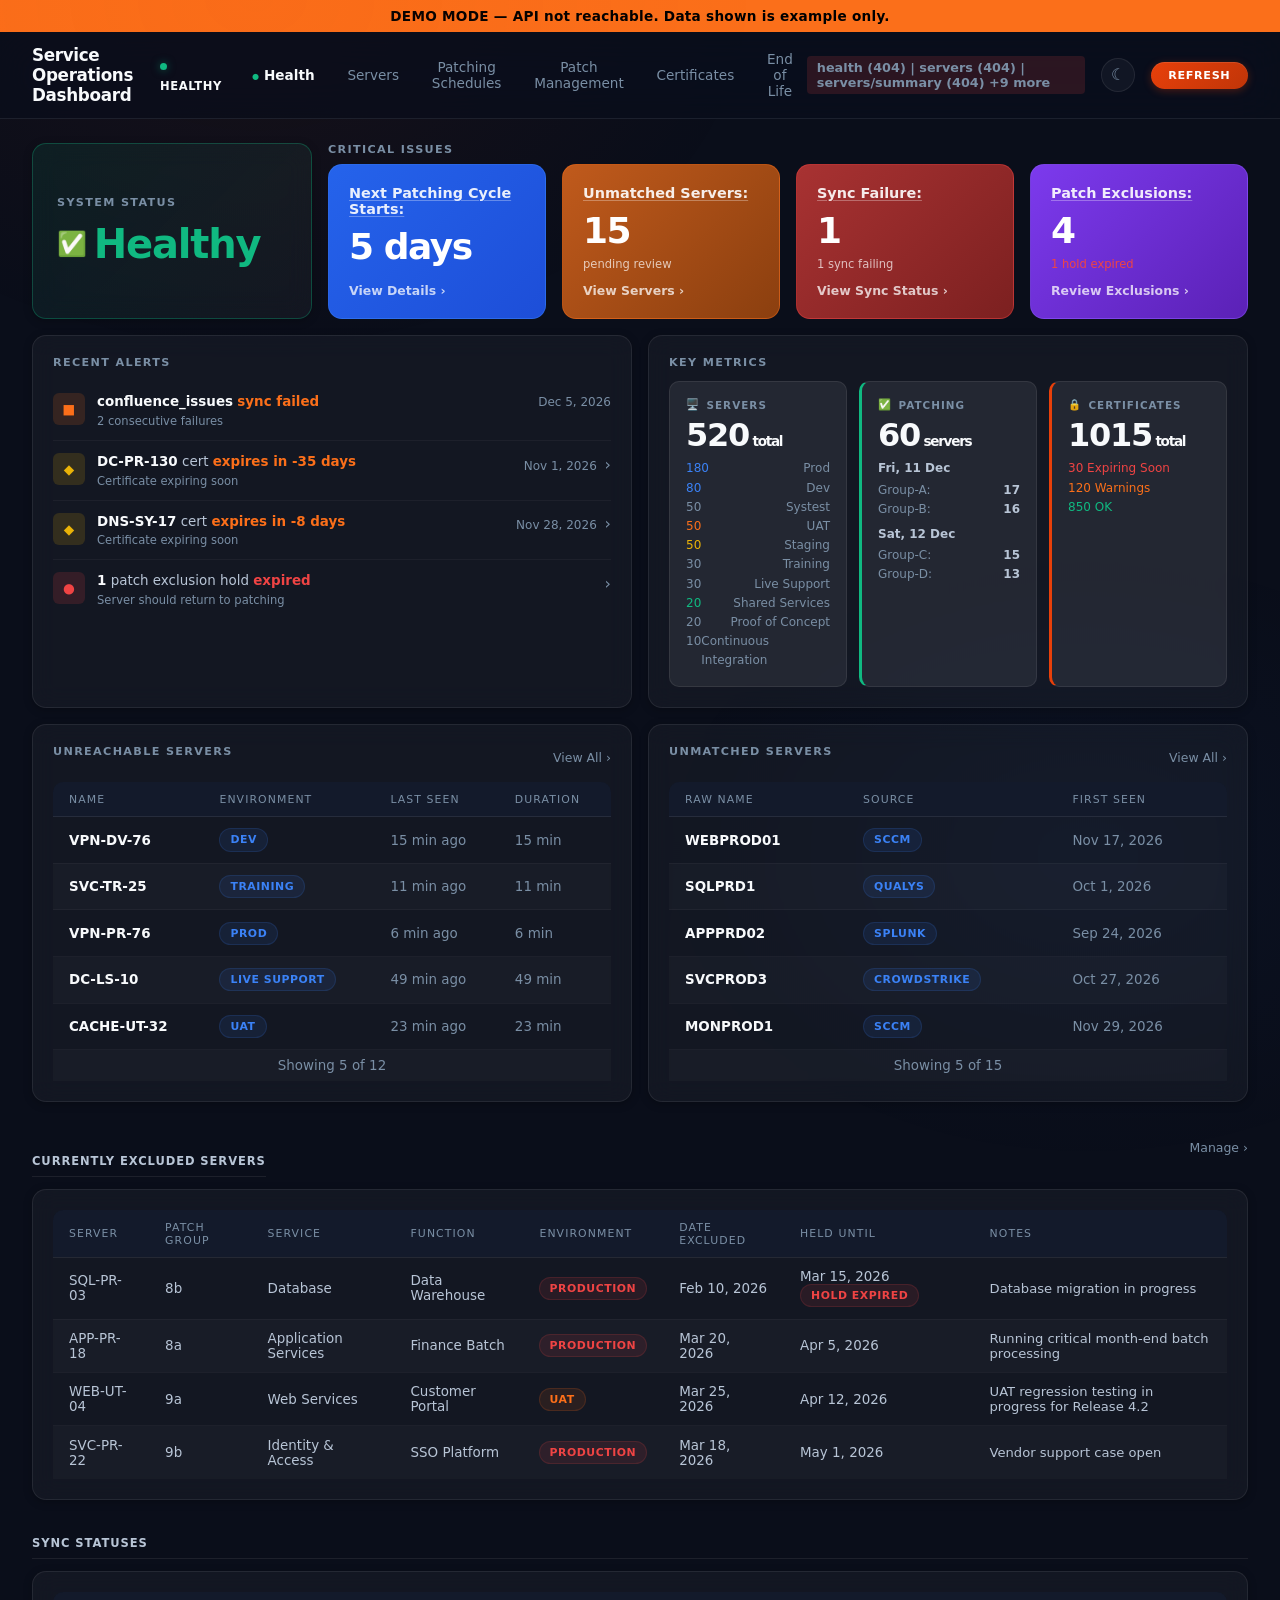
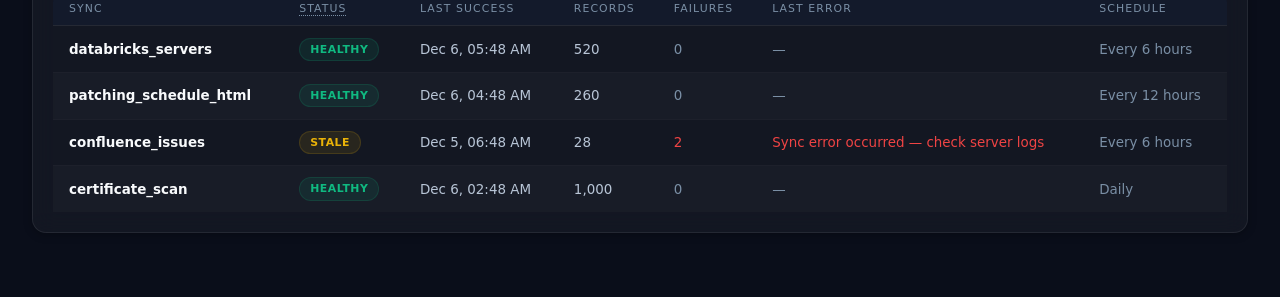
==== frontend/index.html @ 09744779 "Split up the CSS files for readability and maintainability" ====
<!DOCTYPE html>
<html lang="en">
<head>
<meta charset="UTF-8">
<meta name="viewport" content="width=device-width, initial-scale=1.0">
<meta name="robots" content="noindex, nofollow">
<title>Service Operations Dashboard</title>
<link rel="stylesheet" href="css/base.css">
<link rel="stylesheet" href="css/utilities.css">
<link rel="stylesheet" href="css/layout.css">
<link rel="stylesheet" href="css/components.css">
<link rel="stylesheet" href="css/states.css">
<link rel="stylesheet" href="css/theme-light.css">
</head>
<body>

<div id="demoBanner" class="demo-banner" style="display:none" role="status" aria-live="polite" aria-atomic="true">
  DEMO MODE — API not reachable. Data shown is example only.
</div>

<header class="flex-between">
  <div class="header-left flex-center gap-md">
    <h1>Service Operations Dashboard</h1>
    <span id="overallStatus"></span>
    <nav>
      <button class="active" data-page="health">Health</button>
      <button data-page="servers">Servers</button>
      <button data-page="patching">Patching Schedules</button>
      <button data-page="patchmgmt">Patch Management</button>
      <button data-page="certificates">Certificates</button>
      <button data-page="eol">End of Life</button>
    </nav>
  </div>
  <div class="header-right flex-center gap-md">
    <span id="lastUpdated" class="last-updated"></span>
    <button id="themeToggle" class="theme-toggle" title="Toggle light/dark theme" aria-label="Toggle light/dark theme">&#9790;</button>
    <button id="refreshBtn" class="refresh-btn" aria-label="Refresh dashboard data">Refresh</button>
  </div>
</header>

<main>

  <div id="pageLoader" class="page-loader">
    <span class="loading"></span> Loading dashboard&hellip;
  </div>

  <!-- HEALTH PAGE -->
  <div id="health" class="page active">
    <!-- Top: System Status + Critical Issues -->
    <div class="dashboard-grid">
      <div class="card dash-status-card overflow-hidden" id="systemStatusCard"></div>
      <div class="dash-critical-wrap min-w-0">
        <h3 class="dash-section-label text-heading">Critical Issues</h3>
        <div class="dash-critical-grid" id="criticalCards"></div>
      </div>
    </div>

    <!-- Mid: Recent Alerts + Key Metrics -->
    <div class="dashboard-grid equal">
      <div class="card dash-panel dash-panel-alerts">
        <h3 class="dash-panel-title">Recent Alerts</h3>
        <div id="recentAlerts" class="alert-feed flex-col"></div>
      </div>
      <div class="card dash-panel dash-panel-metrics">
        <h3 class="dash-panel-title">Key Metrics</h3>
        <div id="keyMetrics" class="metrics-grid"></div>
      </div>
    </div>

    <!-- Bottom: Unreachable + Unmatched summary tables -->
    <div class="dashboard-grid equal">
      <div class="card dash-panel">
        <div class="dash-panel-header flex-between">
          <h3 class="dash-panel-title">Unreachable Servers</h3>
          <button class="view-all-link" data-goto="servers">View All &rsaquo;</button>
        </div>
        <table aria-label="Unreachable servers">
          <thead><tr><th>Name</th><th>Environment</th><th>Last Seen</th><th>Duration</th></tr></thead>
          <tbody id="unreachableTable"></tbody>
        </table>
      </div>
      <div class="card dash-panel">
        <div class="dash-panel-header flex-between">
          <h3 class="dash-panel-title">Unmatched Servers</h3>
          <button class="view-all-link" data-goto="servers">View All &rsaquo;</button>
        </div>
        <table aria-label="Unmatched servers">
          <thead><tr><th>Raw Name</th><th>Source</th><th>First Seen</th></tr></thead>
          <tbody id="dashUnmatchedTable"></tbody>
        </table>
      </div>
    </div>

    <!-- Currently Excluded Servers -->
    <div class="dash-panel-header flex-between" style="margin-top:0.5rem">
      <h2 class="section-title" style="margin-bottom:0">Currently Excluded Servers</h2>
      <button class="view-all-link" data-goto="patchmgmt">Manage &rsaquo;</button>
    </div>
    <div class="card">
      <table>
        <thead><tr>
          <th>Server</th><th>Patch Group</th><th>Service</th><th>Function</th><th>Environment</th><th>Date Excluded</th><th>Held Until</th><th>Notes</th>
        </tr></thead>
        <tbody id="dashExclTable"></tbody>
      </table>
    </div>

    <!-- Sync Statuses -->
    <h2 class="section-title">Sync Statuses</h2>
    <div class="card">
      <table>
        <thead><tr>
          <th>Sync</th><th title="Healthy = ran successfully within expected schedule. Stale = overdue for a run. Error = last run failed.">Status</th><th>Last Success</th><th>Records</th><th>Failures</th><th>Last Error</th><th>Schedule</th>
        </tr></thead>
        <tbody id="syncTable"></tbody>
      </table>
    </div>
  </div>

  <!-- SERVERS PAGE -->
  <div id="servers" class="page">
    <!-- Summary row -->
    <div class="server-summary-grid">
      <div class="card dash-status-card overflow-hidden" id="serverSummaryCard"></div>
      <div class="card env-breakdown-card">
        <h3 class="dash-section-label text-heading">Servers by Environment</h3>
        <div class="env-bar-list" id="serverEnvBars"></div>
      </div>
    </div>

    <div class="filter-bar flex flex-wrap gap-sm">
      <input type="text" id="serverSearch" placeholder="Search servers..." aria-label="Search servers">
      <select id="envFilter" aria-label="Filter by environment">
        <option value="">All Environments</option>
        <option value="Production">Production</option>
        <option value="Development">Development</option>
        <option value="UAT">UAT</option>
        <option value="Staging">Staging</option>
        <option value="Systest">Systest</option>
        <option value="Live Support">Live Support</option>
        <option value="Shared Services">Shared Services</option>
        <option value="Training">Training</option>
        <option value="Proof of Concept">Proof of Concept</option>
        <option value="Continuous Integration">Continuous Integration</option>
      </select>
      <span id="serverCountIndicator" class="count-indicator"></span>
      <button id="exportServersBtn" class="export-btn" title="Export to CSV">Export CSV</button>
    </div>
    <div class="card">
      <table>
        <thead><tr>
          <th>Name</th><th>FQDN</th><th>Environment</th><th>Application</th><th>Patch Group</th><th title="Whether the server is current in the source inventory">Active</th>
        </tr></thead>
        <tbody id="serverTable"></tbody>
      </table>
    </div>

    <h2 class="section-title">Unmatched Servers</h2>
    <div class="card">
      <table>
        <thead><tr>
          <th>Raw Name</th><th>Source</th><th title="How many times this name appeared across syncs">Times Seen</th><th>First Seen</th><th title="Best fuzzy match from server inventory — must be confirmed by an admin">Closest Match</th><th>Actions</th>
        </tr></thead>
        <tbody id="unmatchedTable"></tbody>
      </table>
    </div>
  </div>

  <!-- PATCHING PAGE -->
  <div id="patching" class="page">
    <div id="nextPatchBanner" class="mb-md"></div>
    <div class="card dash-panel mb-md">
      <div class="flex-between mb-sm">
        <h3 class="dash-panel-title" style="margin-bottom:0">Patch Cycles</h3>
        <input type="text" id="patchingGlobalSearch" placeholder="Search all cycles" class="global-search-input">
      </div>
      <table>
        <thead><tr>
          <th>Cycle Date</th><th>Servers</th><th>Status</th>
        </tr></thead>
        <tbody id="cycleTable"></tbody>
      </table>
    </div>
    <div class="card dash-panel">
      <h3 class="dash-panel-title">Known Issues</h3>
      <div class="scroll-wrap">
        <table>
          <thead><tr>
            <th>Title</th><th>Severity</th><th>Service</th><th>Windows</th><th>SQL</th><th>Fix</th>
          </tr></thead>
          <tbody id="issueTable"></tbody>
        </table>
      </div>
    </div>
  </div>

  <!-- PATCH MANAGEMENT PAGE -->
  <div id="patchmgmt" class="page">
    <h2 class="section-title">Exclude Servers from Patching</h2>
    <div class="card dash-panel mb-md">
      <h3 class="dash-panel-title">Search Servers</h3>
      <div class="filter-bar flex flex-wrap gap-sm">
        <input type="text" id="patchExclSearch" placeholder="Search servers..." aria-label="Search servers to exclude">
        <select id="patchExclEnvFilter" aria-label="Filter by environment">
          <option value="">All Environments</option>
          <option value="Production">Production</option>
          <option value="Development">Development</option>
          <option value="UAT">UAT</option>
          <option value="Staging">Staging</option>
          <option value="Systest">Systest</option>
          <option value="Live Support">Live Support</option>
          <option value="Shared Services">Shared Services</option>
          <option value="Training">Training</option>
          <option value="Proof of Concept">Proof of Concept</option>
          <option value="Continuous Integration">Continuous Integration</option>
        </select>
        <button id="excludeSelectedBtn" class="btn-action btn-red" disabled>Exclude from Patching</button>
      </div>
      <div class="scroll-wrap">
        <table>
          <thead><tr>
            <th style="width:40px"><input type="checkbox" id="patchExclSelectAll" aria-label="Select all servers"></th>
            <th>Server</th><th>Patch Group</th><th>Service</th><th>Function</th><th>Environment</th>
          </tr></thead>
          <tbody id="patchExclServerTable"></tbody>
        </table>
      </div>
      <span id="patchExclCountIndicator" class="count-indicator"></span>
    </div>

    <div id="exclusionForm" class="card dash-panel mb-md" style="display:none">
      <h3 class="dash-panel-title">Exclusion Details</h3>
      <div class="flex flex-wrap gap-md" style="align-items:flex-end">
        <label class="flex-col gap-xs">
          <span class="text-sm fw-600">Reason for exclusion</span>
          <textarea id="exclusionReason" class="form-input" rows="2" maxlength="2000" style="width:400px;max-width:100%" placeholder="Why are these servers being excluded from patching?"></textarea>
        </label>
        <label class="flex-col gap-xs">
          <span class="text-sm fw-600">Hold until</span>
          <input type="date" id="exclusionHeldUntil" class="form-input">
        </label>
        <button id="confirmExcludeBtn" class="btn-action btn-red">Confirm Exclusion</button>
        <button id="cancelExcludeBtn" class="btn-action btn-muted">Cancel</button>
      </div>
    </div>

    <div class="flex-between" style="align-items:center">
      <h2 class="section-title" style="margin-bottom:0">Currently Excluded Servers</h2>
      <div class="flex gap-sm">
        <button id="emailExclBtn" class="btn-sm btn-blue" disabled title="Open email to patching team with exclusion list">Email Patching Team</button>
        <button id="copyExclBtn" class="btn-sm btn-blue" disabled title="Copy exclusion list to clipboard">Copy to Clipboard</button>
      </div>
    </div>
    <div class="card">
      <table>
        <thead><tr>
          <th>Server</th><th>Patch Group</th><th>Service</th><th>Function</th><th>Environment</th><th>Date Excluded</th><th>Held Until</th><th>Notes</th><th>Actions</th>
        </tr></thead>
        <tbody id="patchExclTable"></tbody>
      </table>
      <span id="patchExclExcludedCount" class="count-indicator"></span>
    </div>
  </div>

  <!-- CERTIFICATES PAGE -->
  <div id="certificates" class="page">
    <div class="dashboard-grid">
      <div class="card dash-status-card overflow-hidden" id="certStatusCard"></div>
      <div class="dash-critical-wrap min-w-0">
        <h3 class="dash-section-label text-heading">Certificate Status</h3>
        <div class="dash-critical-grid" id="certCards"></div>
      </div>
    </div>
    <div class="cert-timeline" id="certTimeline"></div>
    <div class="timeline-legend" id="certTimelineLegend"></div>
    <div class="filter-bar flex flex-wrap gap-sm">
      <select id="alertFilter" aria-label="Filter by alert level">
        <option value="">All Levels</option>
        <option value="critical">Critical</option>
        <option value="warning">Warning</option>
        <option value="ok">OK</option>
        <option value="expired">Expired</option>
      </select>
      <input type="text" id="certServerSearch" placeholder="Filter by server or service..." aria-label="Filter certificates by server or service">
      <span id="certCountIndicator" class="count-indicator"></span>
      <button id="exportCertsBtn" class="export-btn" title="Export to CSV">Export CSV</button>
    </div>
    <div class="card">
      <table>
        <thead><tr>
          <th>Certificate Name</th><th>Server</th><th>Expires</th><th title="Red = 14 days or less, Orange = 30 days or less">Days Left</th><th>Alert Level</th>
        </tr></thead>
        <tbody id="certTable"></tbody>
      </table>
    </div>
  </div>

  <!-- END OF LIFE PAGE -->
  <div id="eol" class="page">
    <div class="dashboard-grid">
      <div class="card dash-status-card overflow-hidden" id="eolStatusCard"></div>
      <div class="dash-critical-wrap min-w-0">
        <h3 class="dash-section-label text-heading">EOL Status</h3>
        <div class="dash-critical-grid" id="eolCards"></div>
      </div>
    </div>
    <div class="filter-bar flex flex-wrap gap-sm">
      <select id="eolAlertFilter" aria-label="Filter by EOL status">
        <option value="">All Statuses</option>
        <option value="eol">End of Life</option>
        <option value="extended">Extended Support</option>
        <option value="approaching">Approaching EOL</option>
        <option value="supported">Supported</option>
      </select>
      <input type="text" id="eolProductSearch" placeholder="Filter by product..." aria-label="Filter by product">
      <label class="toggle-label" style="margin-left:auto;display:flex;align-items:center;gap:0.4rem;font-size:0.85rem;cursor:pointer;">
        <input type="checkbox" id="eolShowAll"> Show all products
      </label>
      <span id="eolCountIndicator" class="count-indicator"></span>
      <button id="exportEolBtn" class="export-btn" title="Export to CSV">Export CSV</button>
    </div>
    <div class="card">
      <table>
        <thead><tr>
          <th>Product</th><th>Version</th><th title="Date when standard support ends">End of Life</th><th title="Date when extended/paid support ends (if available)">Extended Support</th><th>Status</th><th title="Number of servers running this software version">Servers</th>
        </tr></thead>
        <tbody id="eolTable"></tbody>
      </table>
    </div>
  </div>

</main>

<script type="module" src="js/app.js"></script>
</body>
</html>
---- frontend/css/base.css ----
:root {
  --bg: #0a0e1a;
  --surface: rgba(255, 255, 255, 0.04);
  --surface-solid: #131a2b;
  --surface2: rgba(255, 255, 255, 0.07);
  --surface3: rgba(255, 255, 255, 0.10);
  --border: rgba(255, 255, 255, 0.08);
  --border-light: rgba(255, 255, 255, 0.14);
  --text: #f8fafc;
  --text-secondary: #b8c5d6;
  --text-muted: #7a8fa5;
  --accent: #E8400A;
  --accent-hover: #f04b12;
  --accent-glow: rgba(232, 64, 10, 0.2);
  --green: #10b981;
  --yellow: #eab308;
  --orange: #fb6f1a;
  --red: #ef4444;
  --blue: #3b82f6;
  --text-xs: 0.7rem;
  --text-sm: 0.82rem;
  --radius: 14px;
  --radius-sm: 10px;
  --radius-xs: 6px;
  --transition: 0.2s cubic-bezier(0.4, 0, 0.2, 1);
  --header-bg: rgba(10, 14, 26, 0.75);
  --nav-bg: rgba(10, 14, 26, 0.6);
  --nav-hover-bg: rgba(255, 255, 255, 0.05);
  --nav-active-bg: rgba(255, 255, 255, 0.1);
  --card-hover-shadow: 0 4px 16px rgba(0, 0, 0, 0.2);
  --card-clickable-shadow: 0 8px 30px rgba(0, 0, 0, 0.3);
  --card-clickable-hover-bg: rgba(255, 255, 255, 0.06);
  --row-stripe: rgba(255, 255, 255, 0.02);
  --row-hover: rgba(255, 255, 255, 0.025);
  --row-expand-bg: rgba(255, 255, 255, 0.01);
  --expand-hover: rgba(255, 255, 255, 0.03);
  --chip-bg: rgba(255, 255, 255, 0.05);
  --chip-border: rgba(255, 255, 255, 0.08);
  --chip-hover-bg: rgba(255, 255, 255, 0.1);
  --chip-hover-border: rgba(255, 255, 255, 0.16);
  --code-bg: rgba(255, 255, 255, 0.06);
  --timeline-bg: rgba(255, 255, 255, 0.02);
  --loading-ring: rgba(255, 255, 255, 0.06);
  --td-border: rgba(255, 255, 255, 0.04);
  --glow-red: radial-gradient(ellipse, rgba(232, 64, 10, 0.06) 0%, transparent 70%);
  --glow-blue: radial-gradient(ellipse, rgba(59, 130, 246, 0.04) 0%, transparent 70%);
  --card-shine: linear-gradient(90deg, transparent, rgba(255,255,255,0.15), transparent);
  --card-radial: radial-gradient(ellipse at 50% 0%, rgba(255,255,255,0.03) 0%, transparent 70%);
  --scrollbar-thumb: rgba(255, 255, 255, 0.08);
  --scrollbar-hover: rgba(255, 255, 255, 0.14);
  --select-arrow: url("data:image/svg+xml,%3Csvg xmlns='http://www.w3.org/2000/svg' width='12' height='12' fill='%237a8fa5' viewBox='0 0 16 16'%3E%3Cpath d='M8 11L3 6h10l-5 5z'/%3E%3C/svg%3E");
}

[data-theme="light"] {
  --bg: #e8ecf0;
  --surface: #ffffff;
  --surface-solid: #f8fafc;
  --surface2: rgba(0, 0, 0, 0.03);
  --surface3: rgba(0, 0, 0, 0.05);
  --border: rgba(0, 0, 0, 0.14);
  --border-light: rgba(0, 0, 0, 0.22);
  --text: #1a1a2e;
  --text-secondary: #4a5568;
  --text-muted: #8896a6;
  --accent: #d03808;
  --accent-hover: #b83006;
  --accent-glow: rgba(208, 56, 8, 0.15);
  --green: #059669;
  --yellow: #ca8a04;
  --orange: #e25b0a;
  --red: #dc2626;
  --blue: #2563eb;
  --header-bg: rgba(255, 255, 255, 0.85);
  --nav-bg: rgba(255, 255, 255, 0.7);
  --nav-hover-bg: rgba(0, 0, 0, 0.04);
  --nav-active-bg: rgba(0, 0, 0, 0.07);
  --card-hover-shadow: 0 4px 16px rgba(0, 0, 0, 0.08);
  --card-clickable-shadow: 0 8px 30px rgba(0, 0, 0, 0.1);
  --card-clickable-hover-bg: rgba(255, 255, 255, 0.95);
  --row-stripe: rgba(0, 0, 0, 0.02);
  --row-hover: rgba(0, 0, 0, 0.04);
  --row-expand-bg: rgba(0, 0, 0, 0.015);
  --expand-hover: rgba(0, 0, 0, 0.04);
  --chip-bg: rgba(0, 0, 0, 0.04);
  --chip-border: rgba(0, 0, 0, 0.1);
  --chip-hover-bg: rgba(0, 0, 0, 0.07);
  --chip-hover-border: rgba(0, 0, 0, 0.18);
  --code-bg: rgba(0, 0, 0, 0.05);
  --timeline-bg: rgba(0, 0, 0, 0.03);
  --loading-ring: rgba(0, 0, 0, 0.08);
  --td-border: rgba(0, 0, 0, 0.06);
  --glow-red: radial-gradient(ellipse, rgba(232, 64, 10, 0.03) 0%, transparent 70%);
  --glow-blue: radial-gradient(ellipse, rgba(59, 130, 246, 0.02) 0%, transparent 70%);
  --card-shine: linear-gradient(90deg, transparent, rgba(0,0,0,0.04), transparent);
  --card-radial: radial-gradient(ellipse at 50% 0%, rgba(0,0,0,0.02) 0%, transparent 70%);
  --scrollbar-thumb: rgba(0, 0, 0, 0.12);
  --scrollbar-hover: rgba(0, 0, 0, 0.2);
  --select-arrow: url("data:image/svg+xml,%3Csvg xmlns='http://www.w3.org/2000/svg' width='12' height='12' fill='%238896a6' viewBox='0 0 16 16'%3E%3Cpath d='M8 11L3 6h10l-5 5z'/%3E%3C/svg%3E");
}

* { margin: 0; padding: 0; box-sizing: border-box; }

body {
  font-family: -apple-system, BlinkMacSystemFont, 'Segoe UI', system-ui, sans-serif;
  background: var(--bg);
  color: var(--text);
  min-height: 100vh;
  -webkit-font-smoothing: antialiased;
}

/* Ambient background glow */
body::before {
  content: '';
  position: fixed;
  top: -40%;
  left: -20%;
  width: 80%;
  height: 80%;
  background: var(--glow-red);
  pointer-events: none;
  z-index: 0;
}
body::after {
  content: '';
  position: fixed;
  bottom: -30%;
  right: -20%;
  width: 70%;
  height: 70%;
  background: var(--glow-blue);
  pointer-events: none;
  z-index: 0;
}
---- frontend/css/utilities.css ----
/* ── Utility classes ─────────────────────────────────────────────────────── */

/* Layout */
.flex          { display: flex; }
.flex-center   { display: flex; align-items: center; }
.flex-between  { display: flex; align-items: center; justify-content: space-between; }
.flex-col      { display: flex; flex-direction: column; }
.flex-wrap     { flex-wrap: wrap; }
.items-stretch { align-items: stretch; }
.items-start   { align-items: flex-start; }
.justify-end   { justify-content: flex-end; }

.gap-0    { gap: 0; }
.gap-xs   { gap: 0.25rem; }
.gap-sm   { gap: 0.5rem; }
.gap-md   { gap: 1rem; }
.gap-lg   { gap: 1.5rem; }
.gap-xl   { gap: 2rem; }

/* Spacing */
.mb-0     { margin-bottom: 0; }
.mb-xs    { margin-bottom: 0.25rem; }
.mb-sm    { margin-bottom: 0.5rem; }
.mb-md    { margin-bottom: 0.75rem; }
.mb-lg    { margin-bottom: 1rem; }

.p-sm     { padding: 0.75rem; }
.p-md     { padding: 1rem; }
.p-lg     { padding: 1.25rem; }
.p-xl     { padding: 1.5rem; }

/* Typography */
.text-xs      { font-size: var(--text-xs); }
.text-sm      { font-size: var(--text-sm); }
.text-label   { font-size: 0.72rem; font-weight: 600; text-transform: uppercase; letter-spacing: 0.1em; color: var(--text-muted); }
.text-heading { font-size: 0.7rem; font-weight: 600; text-transform: uppercase; letter-spacing: 0.12em; color: var(--text-muted); }
.uppercase    { text-transform: uppercase; }
.fw-500       { font-weight: 500; }
.fw-600       { font-weight: 600; }
.fw-700       { font-weight: 700; }

/* Border radius */
.rounded      { border-radius: var(--radius); }
.rounded-sm   { border-radius: var(--radius-sm); }
.rounded-xs   { border-radius: var(--radius-xs); }
.rounded-full { border-radius: 100px; }

/* Misc */
.overflow-hidden { overflow: hidden; }
.relative        { position: relative; }
.truncate        { overflow: hidden; text-overflow: ellipsis; white-space: nowrap; }
.min-w-0         { min-width: 0; }
.w-full          { width: 100%; }
.text-center     { text-align: center; }
.cursor-pointer  { cursor: pointer; }
.transition-all  { transition: all var(--transition); }

/* ── Utility text colors ────────────────────────────────────────────────── */

.color-red    { color: var(--red); }
.color-orange { color: var(--orange); }
.color-yellow { color: var(--yellow); }
.color-green  { color: var(--green); }
.color-blue   { color: var(--blue); }
.color-muted  { color: var(--text-muted); }
---- frontend/css/layout.css ----
/* ── Header ─────────────────────────────────────────────────────────────── */

header {
  background: var(--header-bg);
  backdrop-filter: blur(24px) saturate(1.8);
  -webkit-backdrop-filter: blur(24px) saturate(1.8);
  border-bottom: 1px solid var(--border);
  padding: 0.75rem 2rem;
  position: sticky;
  top: 0;
  z-index: 100;
}

header h1 {
  font-size: 1.05rem;
  font-weight: 700;
  letter-spacing: -0.02em;
  color: var(--text);
}

/* ── Navigation (inside header) ────────────────────────────────────────── */

header nav {
  display: flex;
  gap: 4px;
}

nav button {
  background: none;
  border: none;
  color: var(--text-muted);
  padding: 0.45rem 0.9rem;
  cursor: pointer;
  font-size: 0.85rem;
  font-family: inherit;
  font-weight: 500;
  border-radius: 100px;
  transition: color var(--transition), background var(--transition), box-shadow var(--transition);
}

nav button:hover {
  color: var(--text-secondary);
  background: var(--nav-hover-bg);
}
nav button.active {
  color: var(--text);
  background: none;
  font-weight: 600;
}
nav button.active::before {
  content: '\25CF';
  font-size: 0.5rem;
  color: var(--green);
  margin-right: 0.3rem;
  vertical-align: middle;
}

/* ── Layout ──────────────────────────────────────────────────────────────── */

main {
  padding: 1.5rem 2rem 4rem;
  max-width: 1440px;
  margin: 0 auto;
  position: relative;
  z-index: 1;
}

.page { display: none; }
.page.active { display: block; animation: fadeIn 0.3s ease; }

@keyframes fadeIn {
  from { opacity: 0; transform: translateY(8px); }
  to   { opacity: 1; transform: translateY(0); }
}

.grid { display: grid; gap: 1rem; }
.grid-4 { grid-template-columns: repeat(auto-fit, minmax(200px, 1fr)); }
.grid-3 { grid-template-columns: repeat(auto-fit, minmax(260px, 1fr)); }

/* ── Dashboard layout (Health page) ──────────────────────────────────────── */

.dashboard-grid {
  display: grid;
  grid-template-columns: 280px 1fr;
  gap: 1rem;
  margin-bottom: 1rem;
}

.dashboard-grid.equal {
  grid-template-columns: 1fr 1fr;
}
.dashboard-grid.wide-left {
  grid-template-columns: 3fr 2fr;
}

.dash-status-card {
  display: flex;
  flex-direction: column;
  justify-content: center;
  padding: 1.5rem !important;
  position: relative;
}
.dash-status-card h3 {
  font-size: 0.7rem;
  text-transform: uppercase;
  letter-spacing: 0.12em;
  color: var(--text-muted);
  margin-bottom: 0.75rem;
  font-weight: 600;
}
.dash-status-value {
  font-size: 2.5rem;
  font-weight: 700;
  letter-spacing: -0.03em;
  display: flex;
  align-items: center;
  gap: 0.5rem;
}
.dash-status-value .status-icon {
  font-size: 1.5rem;
}

.dash-status-card.status-healthy {
  border-color: rgba(16, 185, 129, 0.3);
  background: linear-gradient(135deg, rgba(16, 185, 129, 0.1) 0%, var(--surface) 100%);
}
.dash-status-card.status-warning {
  border-color: rgba(234, 179, 8, 0.3);
  background: linear-gradient(135deg, rgba(234, 179, 8, 0.1) 0%, var(--surface) 100%);
}
.dash-status-card.status-error {
  border-color: rgba(239, 68, 68, 0.3);
  background: linear-gradient(135deg, rgba(239, 68, 68, 0.1) 0%, var(--surface) 100%);
}

.dash-critical-wrap {
  flex: 1;
}
.dash-section-label {
  margin-bottom: 0.5rem;
}
.dash-critical-grid {
  display: grid;
  grid-template-columns: repeat(auto-fit, minmax(140px, 1fr));
  gap: 1rem;
  height: calc(100% - 1.5rem);
}

.critical-card {
  border-radius: var(--radius);
  padding: 1.25rem;
  position: relative;
  border: 1px solid;
  display: flex;
  flex-direction: column;
  justify-content: flex-start;
}
.critical-card .critical-num {
  font-size: 2.25rem;
  font-weight: 700;
  letter-spacing: -0.04em;
  line-height: 1;
  color: #fff;
  margin-top: 0.75rem;
}
.critical-card .critical-label {
  font-size: 0.9rem;
  font-weight: 600;
  color: rgba(255,255,255,0.9);
  text-decoration: underline;
  text-decoration-color: rgba(255,255,255,0.3);
  text-underline-offset: 2px;
}
.critical-card .critical-delta {
  font-size: 0.72rem;
  color: rgba(255,255,255,0.7);
  margin-top: 0.5rem;
  display: flex;
  align-items: center;
  gap: 0.3rem;
}
.critical-card .critical-delta .delta-icon {
  font-size: 0.6rem;
}

.critical-card.critical-teal {
  background: linear-gradient(135deg, #475569 0%, #334155 100%);
  border-color: rgba(100, 116, 139, 0.4);
}
.critical-card.critical-orange {
  background: linear-gradient(135deg, #c05a1c 0%, #8b3f0f 100%);
  border-color: rgba(251, 111, 26, 0.4);
}
.critical-card.critical-red {
  background: linear-gradient(135deg, #a83232 0%, #7c2020 100%);
  border-color: rgba(239, 68, 68, 0.4);
}
.critical-card.critical-blue {
  background: linear-gradient(135deg, #2563eb 0%, #1d4ed8 100%);
  border-color: rgba(59, 130, 246, 0.4);
}
.critical-card.critical-green {
  background: linear-gradient(135deg, #059669 0%, #047857 100%);
  border-color: rgba(16, 185, 129, 0.4);
}
.critical-card.critical-yellow {
  background: linear-gradient(135deg, #b88a04 0%, #8a6803 100%);
  border-color: rgba(234, 179, 8, 0.4);
}
.critical-card.critical-muted {
  background: linear-gradient(135deg, #4a5568 0%, #2d3748 100%);
  border-color: rgba(113, 128, 150, 0.4);
}
.critical-card.critical-purple {
  background: linear-gradient(135deg, #7c3aed 0%, #5b21b6 100%);
  border-color: rgba(139, 92, 246, 0.4);
}
.critical-action {
  margin-top: auto;
  padding-top: 0.75rem;
  font-size: 0.78rem;
  font-weight: 600;
  color: rgba(255, 255, 255, 0.75);
  transition: color var(--transition);
}
.critical-card.clickable:hover .critical-action { color: #fff; }

/* Clickable critical cards */
.critical-card.clickable {
  cursor: pointer;
  transition: transform var(--transition), box-shadow var(--transition), opacity var(--transition);
}
.critical-card.clickable:hover {
  transform: translateY(-2px);
  box-shadow: 0 8px 24px rgba(0,0,0,0.3);
}
.critical-card.card-selected {
  box-shadow: 0 0 0 2px #fff, 0 0 0 4px var(--accent);
}

/* ── Server summary layout ─────────────────────────────────────────────── */

.server-summary-grid {
  display: grid;
  grid-template-columns: 200px 1fr;
  gap: 1rem;
  margin-bottom: 1rem;
  align-items: start;
}

.env-breakdown-card {
  padding: 1rem 1.25rem !important;
}
.env-breakdown-card .dash-section-label {
  margin-bottom: 0.75rem;
}

.env-bar-list {
  display: flex;
  flex-direction: column;
  gap: 0.35rem;
}
.env-bar-row {
  display: grid;
  grid-template-columns: 140px 1fr 40px 70px;
  align-items: center;
  gap: 0.5rem;
  padding: 0.3rem 0.5rem;
  border-radius: var(--radius);
  transition: background var(--transition);
}
.env-bar-row.clickable { cursor: pointer; }
.env-bar-row.clickable:hover { background: var(--hover); }
.env-bar-row.env-bar-selected { background: var(--hover); box-shadow: inset 3px 0 0 var(--accent); }
.env-bar-row:focus-visible { outline: 2px solid var(--accent); outline-offset: -2px; }

.env-bar-label {
  font-size: 0.82rem;
  font-weight: 600;
  color: var(--text);
  white-space: nowrap;
  overflow: hidden;
  text-overflow: ellipsis;
}
.env-bar-track {
  height: 8px;
  background: var(--border);
  border-radius: 4px;
  overflow: hidden;
}
.env-bar-fill {
  height: 100%;
  border-radius: 4px;
  transition: width 0.3s ease;
}
.env-bar-count {
  font-size: 0.82rem;
  font-weight: 700;
  text-align: right;
  color: var(--text);
}
.env-bar-active {
  font-size: 0.72rem;
  color: var(--text-muted);
  text-align: right;
}

/* Environment color vars */
:root {
  --env-red: #dc2626;
  --env-blue: #2563eb;
  --env-teal: #0d9488;
  --env-orange: #ea580c;
  --env-yellow: #ca8a04;
  --env-purple: #7c3aed;
  --env-pink: #db2777;
  --env-lime: #65a30d;
  --env-cyan: #0891b2;
  --env-indigo: #4f46e5;
  --env-gray: #6b7280;
}

@media (max-width: 600px) {
  .server-summary-grid { grid-template-columns: 1fr; }
  .env-bar-row { grid-template-columns: 100px 1fr 35px 60px; }
}

/* Dashboard panels */
.dash-panel {
  min-width: 0;
}
.scroll-wrap { max-height: 400px; overflow-y: auto; }
.cycle-scroll-wrap { max-height: 400px; overflow-y: auto; }
.global-search-input, .cycle-search-input {
  padding: 0.35rem 0.6rem; font-size: 0.75rem; border: 1px solid var(--border);
  border-radius: var(--radius); background: var(--bg-card); color: var(--text);
  outline: none; transition: border-color var(--transition);
}
.global-search-input:focus, .cycle-search-input:focus { border-color: var(--accent); }
.global-search-input { width: 220px; }
.cycle-search { margin-bottom: 0.5rem; }
.cycle-search-input { width: 100%; }
.dash-panel > table th, .dash-panel > .scroll-wrap th { position: static; }
.dash-panel-title {
  font-size: 0.72rem;
  font-weight: 700;
  text-transform: uppercase;
  letter-spacing: 0.1em;
  color: var(--text-muted);
  margin-bottom: 1rem;
}
.dash-panel-header {
  margin-bottom: 0.75rem;
}
.view-all-link {
  background: none;
  border: none;
  font-size: 0.78rem;
  color: var(--text-muted);
  cursor: pointer;
  font-family: inherit;
  font-weight: 500;
  transition: color var(--transition);
}
.view-all-link:hover { color: var(--text); }

/* Alert feed */
.alert-item {
  display: flex;
  align-items: flex-start;
  gap: 0.75rem;
  padding: 0.75rem 0;
  border-bottom: 1px solid var(--td-border);
}
.alert-item:last-child { border-bottom: none; }
.alert-icon {
  width: 32px;
  height: 32px;
  border-radius: var(--radius-xs);
  display: flex;
  align-items: center;
  justify-content: center;
  font-size: 0.85rem;
  flex-shrink: 0;
}
.alert-icon.icon-red    { background: rgba(239, 68, 68, 0.15); color: var(--red); }
.alert-icon.icon-orange { background: rgba(251, 111, 26, 0.15); color: var(--orange); }
.alert-icon.icon-yellow { background: rgba(234, 179, 8, 0.15); color: var(--yellow); }
.alert-body { flex: 1; min-width: 0; }
.alert-title {
  font-size: 0.84rem;
  color: var(--text-secondary);
  line-height: 1.3;
}
.alert-title strong { color: var(--text); }
.alert-title .alert-status { font-weight: 600; }
.alert-title .alert-status.color-red { color: var(--red); }
.alert-title .alert-status.color-orange { color: var(--orange); }
.alert-sub {
  font-size: 0.72rem;
  color: var(--text-muted);
  margin-top: 0.2rem;
  display: flex;
  align-items: center;
  gap: 0.3rem;
}
.alert-time {
  font-size: 0.75rem;
  color: var(--text-muted);
  white-space: nowrap;
  flex-shrink: 0;
  margin-top: 0.1rem;
}

/* Key metrics grid */
.metrics-grid {
  display: grid;
  grid-template-columns: repeat(3, 1fr);
  gap: 0.75rem;
}
.metric-card {
  background: var(--surface2);
  border: 1px solid var(--border);
  border-radius: var(--radius-sm);
  padding: 1rem;
  position: relative;
}
.metric-card h4 {
  font-size: 0.65rem;
  text-transform: uppercase;
  letter-spacing: 0.1em;
  color: var(--text-muted);
  font-weight: 600;
  margin-bottom: 0.5rem;
  display: flex;
  align-items: center;
  gap: 0.4rem;
}
.metric-card h4 .metric-icon { font-size: 0.75rem; }
.metric-big {
  font-size: 2rem;
  font-weight: 700;
  letter-spacing: -0.04em;
  line-height: 1;
  margin-bottom: 0.5rem;
}
.metric-big span { font-size: 0.85rem; }
.metric-detail {
  font-size: 0.75rem;
  color: var(--text-muted);
  line-height: 1.6;
}
.metric-detail strong { color: var(--text-secondary); font-weight: 600; }
.metric-detail .metric-row {
  display: flex;
  justify-content: space-between;
}

.metric-card.metric-green { border-left: 3px solid var(--green); }
.metric-card.metric-accent { border-left: 3px solid var(--accent); }

/* Responsive */
@media (max-width: 900px) {
  .dashboard-grid { grid-template-columns: 1fr; }
  .dashboard-grid.equal { grid-template-columns: 1fr; }
  .dashboard-grid.wide-left { grid-template-columns: 1fr; }
  .dash-critical-grid { grid-template-columns: 1fr; }
  .metrics-grid { grid-template-columns: 1fr; }
}

@media (max-width: 600px) {
  header { padding: 0.75rem 1rem; flex-wrap: wrap; gap: 0.5rem; }
  .header-left { flex-wrap: wrap; width: 100%; }
  .header-right { width: 100%; justify-content: flex-end; }
  main { padding: 1rem 1rem 3rem; }
}

/* Header utility classes */
.last-updated { font-size: 0.8rem; color: var(--text-muted); }
.last-updated.color-red {
  background: rgba(239, 68, 68, 0.15);
  padding: 0.25rem 0.6rem;
  border-radius: 4px;
  font-weight: 600;
  cursor: help;
}
---- frontend/css/components.css ----
/* ── Cards ───────────────────────────────────────────────────────────────── */

.card {
  background: var(--surface);
  backdrop-filter: blur(12px);
  -webkit-backdrop-filter: blur(12px);
  border: 1px solid var(--border);
  border-radius: var(--radius);
  padding: 1.25rem;
  box-shadow: 0 2px 8px rgba(0,0,0,.25);
  transition: border-color var(--transition), box-shadow var(--transition), transform var(--transition), background var(--transition);
}

.card:hover {
  border-color: var(--border-light);
  box-shadow: var(--card-hover-shadow);
}

.grid .card {
  text-align: center;
  position: relative;
  overflow: hidden;
  padding: 1.75rem 1.25rem 1.5rem;
}

.grid .card::before {
  content: '';
  position: absolute;
  top: 0;
  left: 20%;
  right: 20%;
  height: 1px;
  background: var(--card-shine);
}

/* Subtle gradient overlay on stat cards */
.grid .card::after {
  content: '';
  position: absolute;
  inset: 0;
  background: var(--card-radial);
  pointer-events: none;
  border-radius: var(--radius);
}

.card h3 {
  font-size: 0.7rem;
  text-transform: uppercase;
  letter-spacing: 0.12em;
  color: var(--text-muted);
  margin-bottom: 0.75rem;
  font-weight: 600;
  position: relative;
  z-index: 1;
}

.card .value {
  font-size: 2.25rem;
  font-weight: 700;
  letter-spacing: -0.04em;
  line-height: 1;
  font-variant-numeric: tabular-nums;
  position: relative;
  z-index: 1;
}

.card .sub {
  font-size: 0.7rem;
  color: var(--text-muted);
  margin-top: 0.5rem;
  font-weight: 500;
  position: relative;
  z-index: 1;
}

/* Card alert states */
.card.card-alert-red {
  border-color: rgba(239, 68, 68, 0.4);
  border-left: 3px solid var(--red);
  background: linear-gradient(180deg, rgba(239, 68, 68, 0.14) 0%, var(--surface) 100%);
}
.card.card-alert-red::before {
  background: linear-gradient(90deg, transparent, rgba(239, 68, 68, 0.6), transparent);
  left: 10%; right: 10%;
}

.card.card-alert-orange {
  border-color: rgba(249, 115, 22, 0.4);
  border-left: 3px solid var(--orange);
  background: linear-gradient(180deg, rgba(249, 115, 22, 0.12) 0%, var(--surface) 100%);
}
.card.card-alert-orange::before {
  background: linear-gradient(90deg, transparent, rgba(249, 115, 22, 0.6), transparent);
  left: 10%; right: 10%;
}

.card.card-alert-yellow {
  border-color: rgba(234, 179, 8, 0.25);
  background: linear-gradient(180deg, rgba(234, 179, 8, 0.06) 0%, var(--surface) 100%);
}
.card.card-alert-yellow::before {
  background: linear-gradient(90deg, transparent, rgba(234, 179, 8, 0.6), transparent);
  left: 10%; right: 10%;
}

/* ── Clickable cards & selection ─────────────────────────────────────────── */

.card.clickable {
  cursor: pointer;
}
.card.clickable:hover {
  border-color: var(--border-light);
  transform: translateY(-3px);
  box-shadow: var(--card-clickable-shadow);
  background: var(--card-clickable-hover-bg);
}
.card.card-selected {
  border-color: rgba(232, 64, 10, 0.4);
  box-shadow: 0 0 0 1px var(--accent-glow), 0 4px 24px rgba(232, 64, 10, 0.12);
  background: linear-gradient(180deg, rgba(232, 64, 10, 0.06) 0%, var(--surface) 100%);
}
.card.card-selected::before {
  background: linear-gradient(90deg, transparent, var(--accent), transparent);
  left: 10%; right: 10%;
}

/* ── Section titles ──────────────────────────────────────────────────────── */

.section-title {
  font-size: 0.72rem;
  font-weight: 600;
  margin: 2.25rem 0 0.75rem;
  color: var(--text-secondary);
  text-transform: uppercase;
  letter-spacing: 0.08em;
  border-bottom: 1px solid var(--border);
  padding-bottom: 0.5rem;
}

/* ── Tables ──────────────────────────────────────────────────────────────── */

table {
  width: 100%;
  border-collapse: collapse;
  font-size: 0.84rem;
}

table th {
  text-align: left;
  padding: 0.65rem 1rem;
  background: var(--surface-solid);
  color: var(--text-muted);
  font-weight: 500;
  font-size: 0.68rem;
  text-transform: uppercase;
  letter-spacing: 0.1em;
  border-bottom: 1px solid var(--border);
  position: sticky;
  top: 0;
  z-index: 2;
}

table th:first-child { border-radius: var(--radius-sm) 0 0 0; }
table th:last-child { border-radius: 0 var(--radius-sm) 0 0; }

table td {
  padding: 0.7rem 1rem;
  border-top: 1px solid var(--td-border);
  transition: background var(--transition);
  color: var(--text-secondary);
}

table td strong { color: var(--text); font-weight: 600; }

table tbody tr:nth-child(even) td { background: var(--row-stripe); }
table tr:hover td { background: var(--row-hover); }

/* ── Badges ──────────────────────────────────────────────────────────────── */

.badge {
  display: inline-flex;
  align-items: center;
  padding: 3px 10px;
  border-radius: 100px;
  font-size: 0.68rem;
  font-weight: 600;
  text-transform: uppercase;
  letter-spacing: 0.05em;
  line-height: 1.4;
  border: 1px solid transparent;
}

.badge.green  { background: rgba(16, 185, 129, 0.1);  color: var(--green);  border-color: rgba(16, 185, 129, 0.15); }
.badge.yellow { background: rgba(234, 179, 8, 0.1);  color: var(--yellow); border-color: rgba(234, 179, 8, 0.15); }
.badge.orange { background: rgba(251, 111, 26, 0.1);  color: var(--orange); border-color: rgba(251, 111, 26, 0.15); }
.badge.red    { background: rgba(239, 68, 68, 0.1);   color: var(--red);    border-color: rgba(239, 68, 68, 0.15); }
.badge.blue   { background: rgba(59, 130, 246, 0.1);  color: var(--blue);   border-color: rgba(59, 130, 246, 0.15); }
.badge.muted  { background: rgba(122, 143, 165, 0.08); color: var(--text-muted); border-color: rgba(122, 143, 165, 0.12); }
.badge.teal   { background: rgba(13, 148, 136, 0.1);  color: var(--env-teal);   border-color: rgba(13, 148, 136, 0.15); }
.badge.purple { background: rgba(124, 58, 237, 0.1);  color: var(--env-purple); border-color: rgba(124, 58, 237, 0.15); }
.badge.pink   { background: rgba(219, 39, 119, 0.1);  color: var(--env-pink);   border-color: rgba(219, 39, 119, 0.15); }
.badge.lime   { background: rgba(101, 163, 13, 0.1);  color: var(--env-lime);   border-color: rgba(101, 163, 13, 0.15); }
.badge.cyan   { background: rgba(8, 145, 178, 0.1);   color: var(--env-cyan);   border-color: rgba(8, 145, 178, 0.15); }
.badge.indigo { background: rgba(79, 70, 229, 0.1);   color: var(--env-indigo); border-color: rgba(79, 70, 229, 0.15); }

/* ── Status dots ─────────────────────────────────────────────────────────── */

.status-dot {
  display: inline-block;
  width: 7px; height: 7px;
  border-radius: 50%;
  margin-right: 6px;
  vertical-align: middle;
}

.status-dot.green  { background: var(--green);  box-shadow: 0 0 8px rgba(16, 185, 129, 0.5); }
.status-dot.yellow { background: var(--yellow); box-shadow: 0 0 8px rgba(234, 179, 8, 0.5); }
.status-dot.red    { background: var(--red);    box-shadow: 0 0 8px rgba(239, 68, 68, 0.5); }
.status-dot.orange { background: var(--orange); box-shadow: 0 0 8px rgba(251, 111, 26, 0.5); }

/* Visually hidden text for screen readers on status dots */
.status-dot::after {
  content: attr(aria-label);
  position: absolute;
  width: 1px; height: 1px;
  overflow: hidden;
  clip: rect(0, 0, 0, 0);
  white-space: nowrap;
}

/* ── Charts & timeline ───────────────────────────────────────────────────── */

.cert-timeline {
  display: flex;
  gap: 3px;
  margin-top: 0.75rem;
  background: var(--timeline-bg);
  border-radius: var(--radius-sm);
  padding: 6px;
}
.cert-timeline .segment {
  height: 36px;
  border-radius: var(--radius-xs);
  transition: opacity var(--transition), transform var(--transition);
}
.cert-timeline .segment:hover {
  opacity: 0.85;
  transform: scaleY(1.15);
}
.cert-timeline .segment {
  position: relative;
  cursor: default;
}
.cert-timeline .segment::after {
  content: attr(title);
  position: absolute;
  bottom: calc(100% + 6px);
  left: 50%;
  transform: translateX(-50%);
  background: var(--surface-solid);
  color: var(--text);
  font-size: 0.72rem;
  padding: 0.3rem 0.6rem;
  border-radius: var(--radius-xs);
  border: 1px solid var(--border-light);
  white-space: nowrap;
  pointer-events: none;
  opacity: 0;
  transition: opacity var(--transition);
  z-index: 10;
}
.cert-timeline .segment:hover::after {
  opacity: 1;
}

/* ── Timeline legend ─────────────────────────────────────────────────────── */

.timeline-legend {
  display: flex;
  gap: 1.25rem;
  font-size: var(--text-xs);
  color: var(--text-muted);
  margin-top: 0.4rem;
  margin-bottom: 1rem;
}
.timeline-legend-item {
  display: flex;
  align-items: center;
  gap: 0.35rem;
}
.timeline-legend-dot {
  width: 8px;
  height: 8px;
  border-radius: 2px;
  flex-shrink: 0;
}

/* ── Filter bar ──────────────────────────────────────────────────────────── */

.filter-bar {
  margin-top: 0.5rem;
  margin-bottom: 1rem;
}

.filter-bar input, .filter-bar select {
  background: var(--surface);
  backdrop-filter: blur(8px);
  -webkit-backdrop-filter: blur(8px);
  border: 1px solid var(--border);
  color: var(--text);
  padding: 0.55rem 0.95rem;
  border-radius: var(--radius-xs);
  font-size: 0.8rem;
  font-family: inherit;
  transition: border-color var(--transition), box-shadow var(--transition), background var(--transition);
}

.filter-bar input:hover, .filter-bar select:hover {
  border-color: var(--border-light);
}

.filter-bar input:focus, .filter-bar select:focus {
  outline: 2px solid transparent;
  border-color: rgba(232, 64, 10, 0.4);
  box-shadow: 0 0 0 3px var(--accent-glow);
}

.filter-bar input::placeholder { color: var(--text-muted); opacity: 0.7; }

.filter-bar select {
  cursor: pointer;
  appearance: none;
  background-image: var(--select-arrow);
  background-repeat: no-repeat;
  background-position: right 0.75rem center;
  padding-right: 2rem;
}

.filter-bar select option {
  background: var(--surface-solid);
  color: var(--text);
}

/* ── Sortable headers ────────────────────────────────────────────────────── */

th.sortable { cursor: pointer; user-select: none; }
th.sortable:hover { color: var(--accent); }

/* ── Count Indicators ────────────────────────────────────────────────────── */

.count-indicator {
  font-size: 0.8rem;
  color: var(--text-muted);
  margin-left: auto;
}

/* ── Export Button ───────────────────────────────────────────────────────── */

.export-btn {
  background: var(--surface);
  border: 1px solid var(--border);
  color: var(--text-muted);
  padding: 0.45rem 0.9rem;
  border-radius: var(--radius-sm);
  font-size: 0.75rem;
  font-family: inherit;
  cursor: pointer;
  transition: background var(--transition), border-color var(--transition), color var(--transition);
}
.export-btn:hover {
  background: var(--hover);
  border-color: var(--border-light);
  color: var(--text);
}

/* ── Alert click-through ────────────────────────────────────────────────── */

.alert-clickable:hover {
  background: var(--hover);
  border-radius: var(--radius-sm);
}
.alert-goto-hint {
  font-size: 1rem;
  color: var(--text-muted);
  margin-left: 0.25rem;
}

/* ── Tooltip styling for table headers ──────────────────────────────────── */

th[title] {
  cursor: help;
  text-decoration: underline dotted var(--text-muted);
  text-underline-offset: 3px;
}

/* ── Demo Banner ─────────────────────────────────────────────────────────── */

.demo-banner {
  background: var(--orange);
  color: #000;
  text-align: center;
  padding: 0.5rem 1rem;
  font-weight: 600;
  font-size: 0.85rem;
  letter-spacing: 0.02em;
}

/* ── Buttons ─────────────────────────────────────────────────────────────── */

.refresh-btn {
  background: linear-gradient(135deg, var(--accent) 0%, #c03508 100%);
  border: none;
  color: #FFFFFF;
  padding: 0.45rem 1.1rem;
  border-radius: 100px;
  cursor: pointer;
  font-size: 0.7rem;
  font-family: inherit;
  font-weight: 600;
  text-transform: uppercase;
  letter-spacing: 0.06em;
  transition: all var(--transition);
  box-shadow: 0 2px 8px rgba(232, 64, 10, 0.3), inset 0 1px 0 rgba(255,255,255,0.1);
}
.refresh-btn:hover {
  box-shadow: 0 4px 20px rgba(232, 64, 10, 0.4), inset 0 1px 0 rgba(255,255,255,0.15);
  transform: translateY(-1px);
}
.refresh-btn:active { transform: translateY(0) scale(0.97); }

/* ── Inline action buttons ───────────────────────────────────────────────── */
.btn-sm {
  padding: 0.2rem 0.6rem; font-size: 0.78rem; border: 1px solid var(--border);
  border-radius: var(--radius-sm); cursor: pointer; background: var(--surface2); color: var(--text);
}
.btn-sm:hover:not(:disabled) { filter: brightness(1.2); }
.btn-sm:disabled { opacity: 0.55; cursor: default; }
.btn-green { background: var(--green); color: #fff; border-color: var(--green); }
.btn-blue { background: var(--accent); color: #fff; border-color: var(--accent); }
.btn-muted { background: var(--surface2); color: var(--text-muted); }
.btn-red { background: #dc2626; color: #fff; border-color: #dc2626; }
.btn-red:hover:not(:disabled) { background: #b91c1c; }
.btn-action {
  padding: 0.35rem 1rem; font-size: 0.85rem; font-weight: 600; border: none;
  border-radius: var(--radius-sm); cursor: pointer; color: #fff;
}
.btn-action:disabled { opacity: 0.55; cursor: default; }
.btn-action.btn-red { background: #dc2626; }
.btn-action.btn-red:hover:not(:disabled) { background: #b91c1c; }
.btn-action.btn-muted { background: var(--surface2); color: var(--text); border: 1px solid var(--border); }
.btn-action.btn-muted:hover:not(:disabled) { background: var(--surface3); }
.unmatched-actions { display: flex; align-items: center; gap: 0.4rem; flex-wrap: wrap; }
.unmatched-manual { display: flex; align-items: center; gap: 0.25rem; }
.input-sm {
  padding: 0.2rem 0.4rem; font-size: 0.78rem; border: 1px solid var(--border);
  border-radius: var(--radius-sm); background: var(--surface); color: var(--text); width: 10rem;
}
.row-error { font-size: 0.75rem; }

/* ── Form inputs (exclusion form, etc.) ──────────────────────────────────── */
.form-input {
  background: var(--surface);
  backdrop-filter: blur(8px);
  -webkit-backdrop-filter: blur(8px);
  border: 1px solid var(--border);
  color: var(--text);
  padding: 0.55rem 0.95rem;
  border-radius: var(--radius-xs);
  font-size: 0.82rem;
  font-family: inherit;
  transition: border-color var(--transition), box-shadow var(--transition), background var(--transition);
}
.form-input:hover { border-color: var(--border-light); }
.form-input:focus {
  outline: 2px solid transparent;
  border-color: rgba(232, 64, 10, 0.4);
  box-shadow: 0 0 0 3px var(--accent-glow);
}
.form-input::placeholder { color: var(--text-muted); opacity: 0.7; }
.form-input[type="date"] { min-width: 160px; cursor: pointer; }
.form-input[type="date"]::-webkit-calendar-picker-indicator { filter: invert(0.7); cursor: pointer; }
[data-theme="light"] .form-input[type="date"]::-webkit-calendar-picker-indicator { filter: none; }

/* ── Server chips ────────────────────────────────────────────────────────── */

.server-chips {
  display: flex;
  flex-wrap: wrap;
  gap: 0.45rem;
}

.server-chip {
  display: inline-block;
  padding: 0.25rem 0.6rem;
  background: var(--chip-bg);
  border: 1px solid var(--chip-border);
  border-radius: var(--radius-xs);
  font-size: 0.7rem;
  font-family: 'Cascadia Code', 'Consolas', 'SF Mono', monospace;
  color: var(--text-secondary);
  transition: all var(--transition);
}
.server-chip:hover {
  background: var(--chip-hover-bg);
  border-color: var(--chip-hover-border);
  transform: translateY(-1px);
}
---- frontend/css/states.css ----
/* ── States ──────────────────────────────────────────────────────────────── */

.empty-state {
  text-align: center;
  padding: 3rem;
  color: var(--text-muted);
  font-size: 0.84rem;
}

.loading {
  display: inline-block;
  width: 14px; height: 14px;
  border: 2px solid var(--loading-ring);
  border-top-color: var(--accent);
  border-radius: 50%;
  animation: spin 0.7s linear infinite;
}

@keyframes spin { to { transform: rotate(360deg); } }

/* ── Expandable detail rows (shared) ────────────────────────────────────── */

.cycle-row, .eol-row { cursor: pointer; }
.cycle-row:hover td, .eol-row:hover td { background: var(--expand-hover); }
.cycle-row:hover td:first-child, .eol-row:hover td:first-child { box-shadow: inset 2px 0 0 var(--border-light); }

.cycle-row td:first-child::before,
.eol-row td:first-child::before {
  content: '\25B8';
  display: inline-block;
  margin-right: 0.5rem;
  font-size: 0.75rem;
  transition: transform 0.2s ease, color 0.2s ease;
  color: var(--text-secondary);
}
.cycle-row.expanded td:first-child::before,
.eol-row.expanded td:first-child::before {
  transform: rotate(90deg);
  color: var(--accent);
}

.cycle-detail, .eol-detail { display: none; }
.cycle-detail.visible, .eol-detail.visible { display: table-row; }
.cycle-detail td, .eol-detail td { padding: 0; background: var(--row-expand-bg); }
.cycle-detail-inner, .eol-detail-inner {
  padding: 1rem 1rem 1rem 2rem;
  border-left: 2px solid var(--accent);
  margin-left: 1rem;
}

.eol-detail-header {
  margin-bottom: 0.75rem;
}
.eol-server-table { table-layout: fixed; width: 100%; }
.eol-server-table th:nth-child(odd), .eol-server-table td:nth-child(odd) { width: 2.5rem; text-align: right; padding-right: 0.5rem; }
.eol-server-table td code { font-size: 0.8rem; color: var(--text); background: var(--surface2); padding: 0.15rem 0.4rem; border-radius: var(--radius-sm); }

/* ── Pagination ──────────────────────────────────────────────────────────── */

.pagination {
  padding: 0.75rem 0;
  font-size: 0.78rem;
  color: var(--text-muted);
}
.pagination button {
  background: var(--surface);
  border: 1px solid var(--border);
  color: var(--text-muted);
  padding: 0.4rem 1rem;
  cursor: pointer;
  font-size: 0.76rem;
  font-family: inherit;
  font-weight: 500;
  transition: all var(--transition);
}
.pagination button:first-child { border-radius: var(--radius-sm) 0 0 var(--radius-sm); }
.pagination button:last-child { border-radius: 0 var(--radius-sm) var(--radius-sm) 0; border-left: none; }
.pagination button:hover:not(:disabled) { color: var(--text); background: var(--surface2); }
.pagination button:disabled { opacity: 0.3; cursor: default; }

/* ── Header status ──────────────────────────────────────────────────────── */

.header-status {
  font-size: 0.72rem;
  font-weight: 600;
  text-transform: uppercase;
  letter-spacing: 0.05em;
}

/* ── Patch banner ───────────────────────────────────────────────────────── */

.patch-banner {
  padding: 1.5rem;
  position: relative;
  overflow: hidden;
}
.patch-banner .value {
  font-size: 3rem;
}
.patch-banner-red {
  border-color: rgba(239, 68, 68, 0.25);
  background: linear-gradient(135deg, rgba(239, 68, 68, 0.08) 0%, var(--surface) 60%);
}
.patch-banner::before {
  content: '';
  position: absolute;
  top: 0;
  height: 1px;
}
.patch-banner-red::before { background: linear-gradient(90deg, transparent, rgba(239, 68, 68, 0.6), transparent); left: 10%; right: 10%; }
.patch-banner-yellow {
  border-color: rgba(234, 179, 8, 0.25);
  background: linear-gradient(135deg, rgba(234, 179, 8, 0.06) 0%, var(--surface) 60%);
}
.patch-banner-yellow::before { background: linear-gradient(90deg, transparent, rgba(234, 179, 8, 0.6), transparent); left: 10%; right: 10%; }
.patch-banner-green {
  border-color: rgba(16, 185, 129, 0.25);
  background: linear-gradient(135deg, rgba(16, 185, 129, 0.06) 0%, var(--surface) 60%);
}
.patch-banner-green::before { background: linear-gradient(90deg, transparent, rgba(16, 185, 129, 0.6), transparent); left: 10%; right: 10%; }

.patch-banner-main {
  flex: 1;
  text-align: left;
}
.patch-banner-details {
  display: flex;
  gap: 3rem;
  flex: 2;
  align-items: flex-start;
  justify-content: flex-end;
}
.patch-banner-col h3 {
  margin-bottom: 0.35rem;
}
.patch-detail-row {
  font-size: 0.78rem;
  padding: 0.15rem 0;
  color: var(--text-muted);
}
.patch-detail-row strong { color: var(--text-secondary); }

/* ── Initial page loader ────────────────────────────────────────────────── */

.page-loader {
  display: flex;
  align-items: center;
  justify-content: center;
  gap: 0.75rem;
  padding: 4rem 1rem;
  color: var(--text-muted);
  font-size: 0.85rem;
}
.page-loader .loading { width: 20px; height: 20px; }

/* ── Refresh button loading state ──────────────────────────────────────── */

.refresh-btn.is-loading {
  pointer-events: none;
  opacity: 0.6;
}

/* ── Loading state ──────────────────────────────────────────────────────── */

.loading-state {
  padding: 1.25rem;
  color: var(--text-muted);
  font-size: 0.82rem;
}

/* ── Issue fix column ───────────────────────────────────────────────────── */

.issue-fix {
  max-width: 280px;
  font-size: 0.78rem;
}

/* ── Scrollbar ───────────────────────────────────────────────────────────── */

::-webkit-scrollbar { width: 6px; height: 6px; }
::-webkit-scrollbar-track { background: transparent; }
::-webkit-scrollbar-thumb { background: var(--scrollbar-thumb); border-radius: 100px; }
::-webkit-scrollbar-thumb:hover { background: var(--scrollbar-hover); }

/* ── Code elements ──────────────────────────────────────────────────────── */

code {
  font-family: 'Cascadia Code', 'Consolas', 'SF Mono', monospace;
  font-size: 0.82em;
  padding: 0.15em 0.4em;
  background: var(--code-bg);
  border-radius: 4px;
  color: var(--text-secondary);
}

::selection {
  background: rgba(232, 64, 10, 0.3);
  color: var(--text);
}

/* ── Focus-visible (keyboard accessibility) ─────────────────────────────── */

nav button:focus-visible,
.refresh-btn:focus-visible,
.pagination button:focus-visible,
.card.clickable:focus-visible,
.critical-card.clickable:focus-visible,
.cycle-row:focus-visible,
.eol-row:focus-visible {
  outline: 2px solid var(--accent);
  outline-offset: 2px;
}
---- frontend/css/theme-light.css ----
/* ── Theme toggle ───────────────────────────────────────────────────────── */

.theme-toggle {
  background: var(--surface);
  border: 1px solid var(--border);
  color: var(--text-muted);
  width: 34px;
  height: 34px;
  border-radius: 50%;
  cursor: pointer;
  display: flex;
  align-items: center;
  justify-content: center;
  font-size: 1rem;
  line-height: 1;
  transition: all var(--transition);
  flex-shrink: 0;
}
.theme-toggle:hover {
  border-color: var(--border-light);
  color: var(--text);
  box-shadow: var(--card-hover-shadow);
}
.theme-toggle:focus-visible {
  outline: 2px solid var(--accent);
  outline-offset: 2px;
}

/* ── Light mode badge overrides ─────────────────────────────────────────── */

[data-theme="light"] .badge.green  { background: rgba(5, 150, 105, 0.1);  border-color: rgba(5, 150, 105, 0.2); }
[data-theme="light"] .badge.yellow { background: rgba(202, 138, 4, 0.1);  border-color: rgba(202, 138, 4, 0.2); }
[data-theme="light"] .badge.orange { background: rgba(226, 91, 10, 0.1);  border-color: rgba(226, 91, 10, 0.2); }
[data-theme="light"] .badge.red    { background: rgba(220, 38, 38, 0.1);  border-color: rgba(220, 38, 38, 0.2); }
[data-theme="light"] .badge.blue   { background: rgba(37, 99, 235, 0.1);  border-color: rgba(37, 99, 235, 0.2); }
[data-theme="light"] .badge.muted  { background: rgba(136, 150, 166, 0.1); border-color: rgba(136, 150, 166, 0.15); }

[data-theme="light"] .status-dot.green  { box-shadow: 0 0 6px rgba(5, 150, 105, 0.4); }
[data-theme="light"] .status-dot.yellow { box-shadow: 0 0 6px rgba(202, 138, 4, 0.4); }
[data-theme="light"] .status-dot.red    { box-shadow: 0 0 6px rgba(220, 38, 38, 0.4); }
[data-theme="light"] .status-dot.orange { box-shadow: 0 0 6px rgba(226, 91, 10, 0.4); }

/* Light mode card alert states */
[data-theme="light"] .card.card-alert-red {
  border-color: rgba(220, 38, 38, 0.3);
  background: linear-gradient(180deg, rgba(220, 38, 38, 0.06) 0%, var(--surface) 100%);
}
[data-theme="light"] .card.card-alert-orange {
  border-color: rgba(226, 91, 10, 0.3);
  background: linear-gradient(180deg, rgba(226, 91, 10, 0.06) 0%, var(--surface) 100%);
}
[data-theme="light"] .card.card-alert-yellow {
  border-color: rgba(202, 138, 4, 0.3);
  background: linear-gradient(180deg, rgba(202, 138, 4, 0.05) 0%, var(--surface) 100%);
}

/* Light mode patch banners */
[data-theme="light"] .patch-banner-red {
  border-color: rgba(220, 38, 38, 0.3);
  background: linear-gradient(135deg, rgba(220, 38, 38, 0.06) 0%, var(--surface) 60%);
}
[data-theme="light"] .patch-banner-yellow {
  border-color: rgba(202, 138, 4, 0.3);
  background: linear-gradient(135deg, rgba(202, 138, 4, 0.05) 0%, var(--surface) 60%);
}
[data-theme="light"] .patch-banner-green {
  border-color: rgba(5, 150, 105, 0.3);
  background: linear-gradient(135deg, rgba(5, 150, 105, 0.05) 0%, var(--surface) 60%);
}

/* Light mode selected card */
[data-theme="light"] .card.card-selected {
  border-color: rgba(208, 56, 8, 0.4);
  box-shadow: 0 0 0 1px var(--accent-glow), 0 4px 24px rgba(208, 56, 8, 0.08);
  background: linear-gradient(180deg, rgba(208, 56, 8, 0.04) 0%, var(--surface) 100%);
}

/* Light mode smooth transition */
body, header, nav, .card, table th, table td, .filter-bar input, .filter-bar select, .form-input,
.server-chip, .pagination button, code, .badge, .cert-timeline {
  transition: background var(--transition), color var(--transition), border-color var(--transition), box-shadow var(--transition);
}
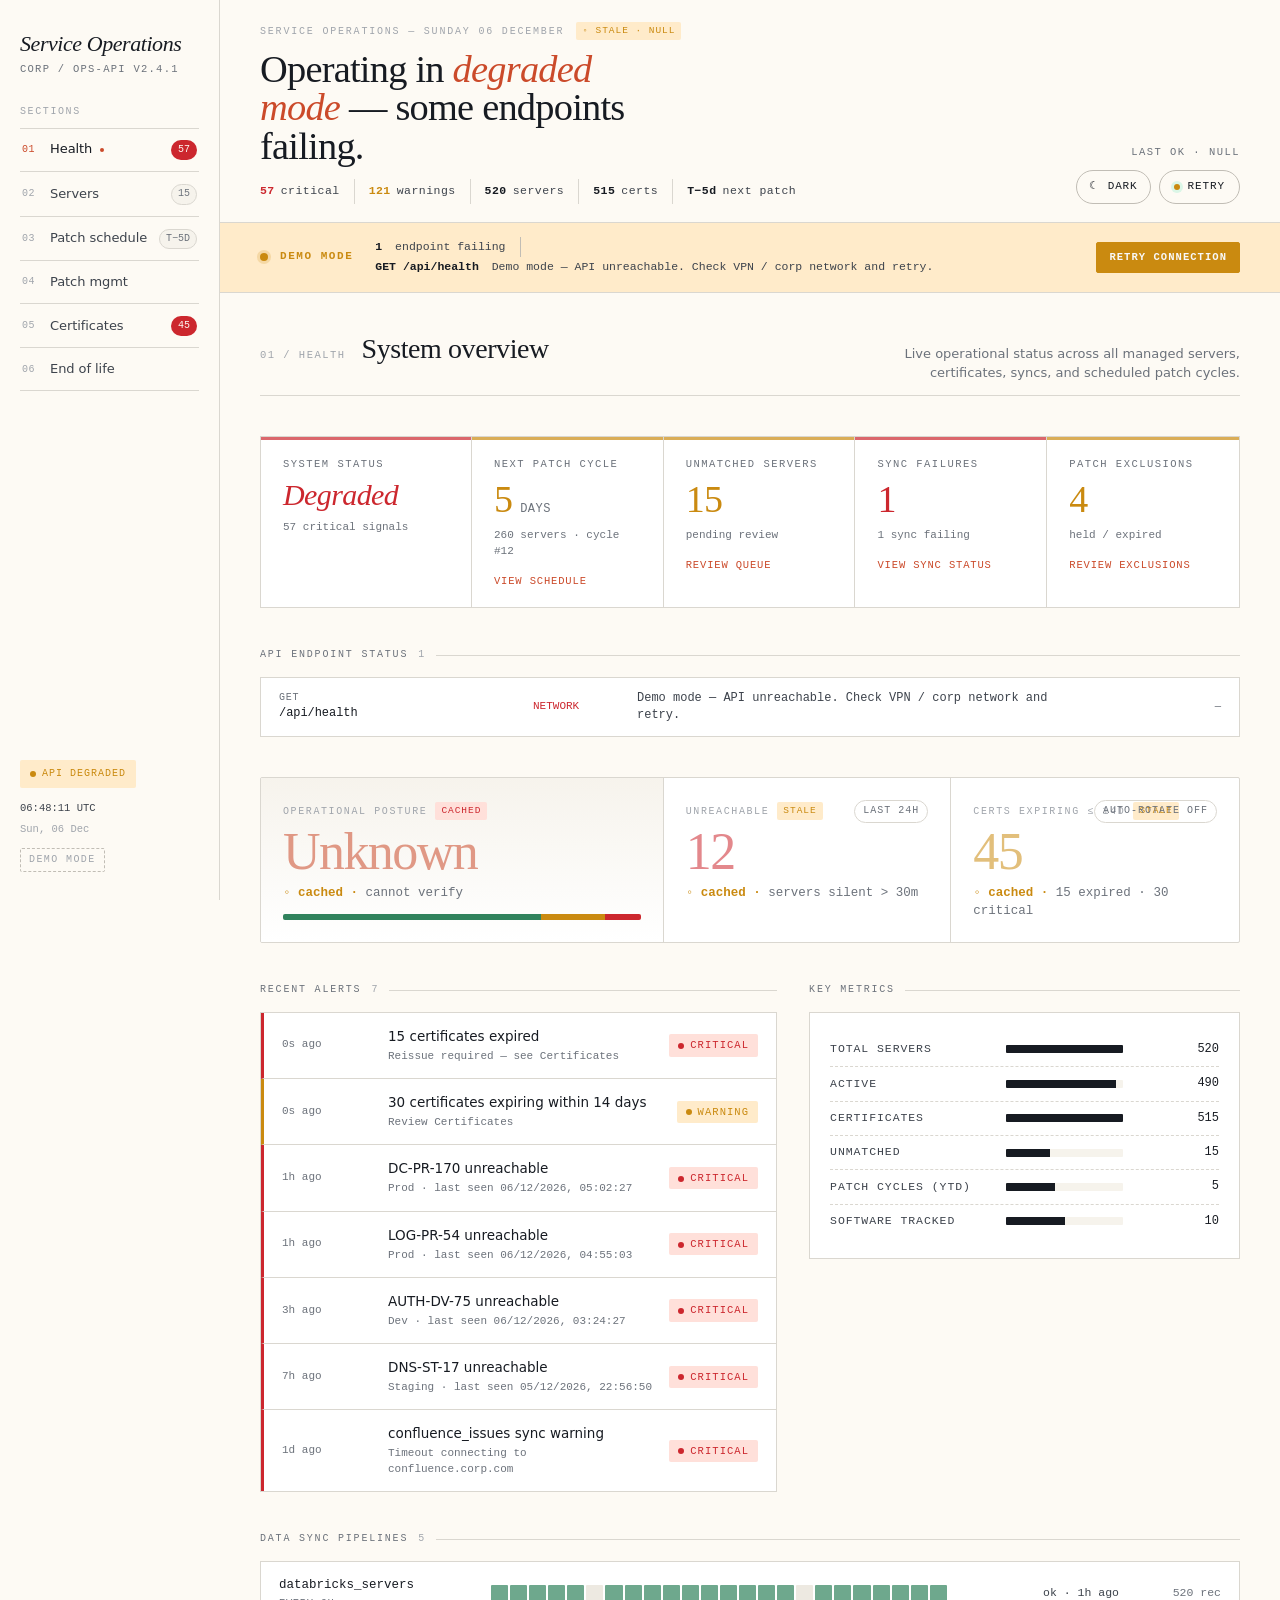
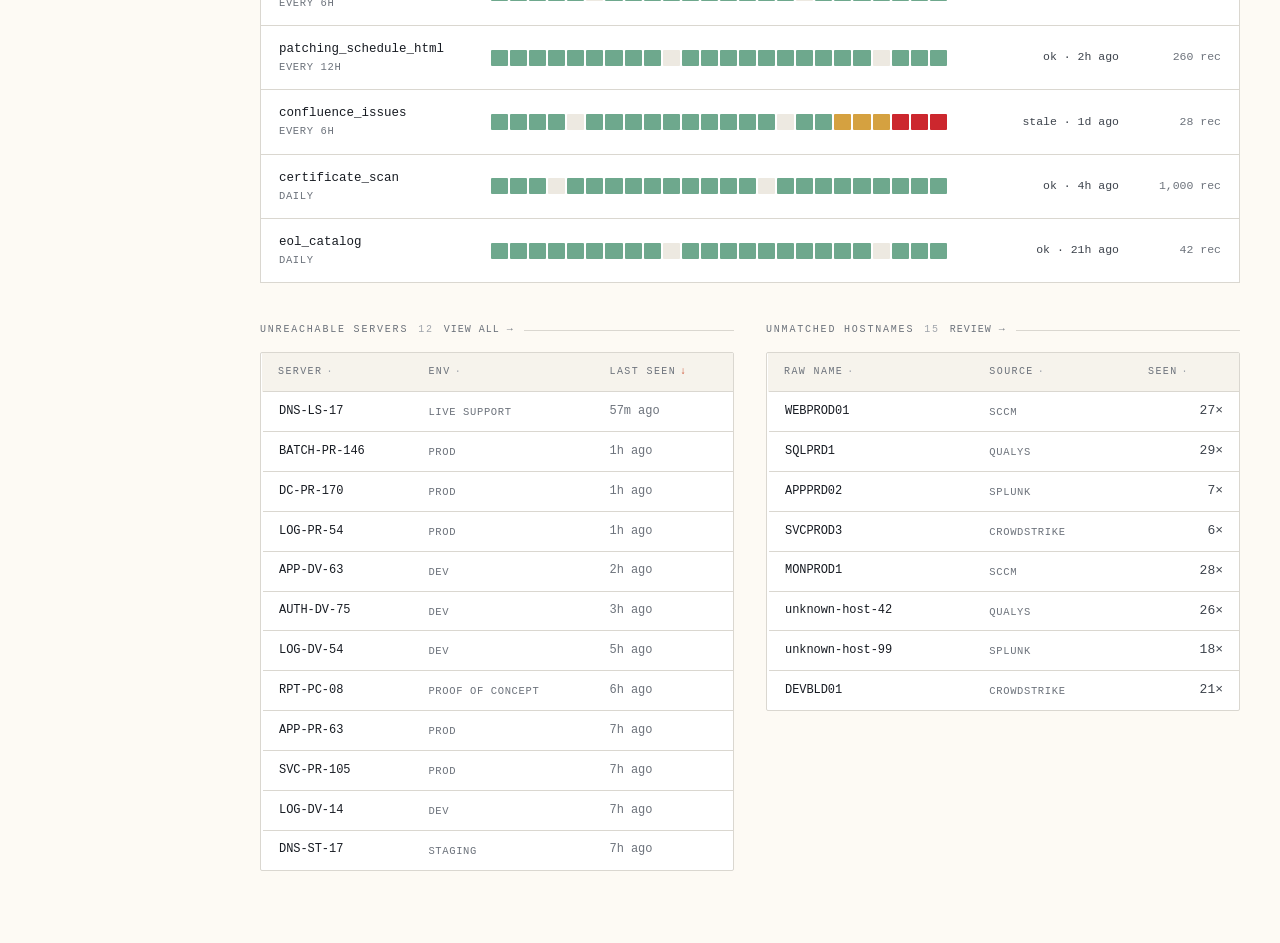
==== commit 3d4948d8: "New UI Design" ====
--- a/frontend/index.html
+++ b/frontend/index.html
@@ -4,333 +4,18 @@
 <meta charset="UTF-8">
 <meta name="viewport" content="width=device-width, initial-scale=1.0">
 <meta name="robots" content="noindex, nofollow">
-<title>Service Operations Dashboard</title>
-<link rel="stylesheet" href="css/base.css">
-<link rel="stylesheet" href="css/utilities.css">
-<link rel="stylesheet" href="css/layout.css">
-<link rel="stylesheet" href="css/components.css">
-<link rel="stylesheet" href="css/states.css">
-<link rel="stylesheet" href="css/theme-light.css">
+<title>Operator Console — Operations API</title>
+<link rel="stylesheet" href="css/op-fonts.css?v=__BUILD_HASH__">
+<link rel="stylesheet" href="css/op-base.css?v=__BUILD_HASH__">
+<link rel="stylesheet" href="css/op-layout.css?v=__BUILD_HASH__">
+<link rel="stylesheet" href="css/op-components.css?v=__BUILD_HASH__">
+<link rel="stylesheet" href="css/op-states.css?v=__BUILD_HASH__">
 </head>
 <body>
-
-<div id="demoBanner" class="demo-banner" style="display:none" role="status" aria-live="polite" aria-atomic="true">
-  DEMO MODE — API not reachable. Data shown is example only.
-</div>
-
-<header class="flex-between">
-  <div class="header-left flex-center gap-md">
-    <h1>Service Operations Dashboard</h1>
-    <span id="overallStatus"></span>
-    <nav>
-      <button class="active" data-page="health">Health</button>
-      <button data-page="servers">Servers</button>
-      <button data-page="patching">Patching Schedules</button>
-      <button data-page="patchmgmt">Patch Management</button>
-      <button data-page="certificates">Certificates</button>
-      <button data-page="eol">End of Life</button>
-    </nav>
-  </div>
-  <div class="header-right flex-center gap-md">
-    <span id="lastUpdated" class="last-updated"></span>
-    <button id="themeToggle" class="theme-toggle" title="Toggle light/dark theme" aria-label="Toggle light/dark theme">&#9790;</button>
-    <button id="refreshBtn" class="refresh-btn" aria-label="Refresh dashboard data">Refresh</button>
-  </div>
-</header>
-
-<main>
-
-  <div id="pageLoader" class="page-loader">
-    <span class="loading"></span> Loading dashboard&hellip;
-  </div>
-
-  <!-- HEALTH PAGE -->
-  <div id="health" class="page active">
-    <!-- Top: System Status + Critical Issues -->
-    <div class="dashboard-grid">
-      <div class="card dash-status-card overflow-hidden" id="systemStatusCard"></div>
-      <div class="dash-critical-wrap min-w-0">
-        <h3 class="dash-section-label text-heading">Critical Issues</h3>
-        <div class="dash-critical-grid" id="criticalCards"></div>
-      </div>
-    </div>
-
-    <!-- Mid: Recent Alerts + Key Metrics -->
-    <div class="dashboard-grid equal">
-      <div class="card dash-panel dash-panel-alerts">
-        <h3 class="dash-panel-title">Recent Alerts</h3>
-        <div id="recentAlerts" class="alert-feed flex-col"></div>
-      </div>
-      <div class="card dash-panel dash-panel-metrics">
-        <h3 class="dash-panel-title">Key Metrics</h3>
-        <div id="keyMetrics" class="metrics-grid"></div>
-      </div>
-    </div>
-
-    <!-- Bottom: Unreachable + Unmatched summary tables -->
-    <div class="dashboard-grid equal">
-      <div class="card dash-panel">
-        <div class="dash-panel-header flex-between">
-          <h3 class="dash-panel-title">Unreachable Servers</h3>
-          <button class="view-all-link" data-goto="servers">View All &rsaquo;</button>
-        </div>
-        <table aria-label="Unreachable servers">
-          <thead><tr><th>Name</th><th>Environment</th><th>Last Seen</th><th>Duration</th></tr></thead>
-          <tbody id="unreachableTable"></tbody>
-        </table>
-      </div>
-      <div class="card dash-panel">
-        <div class="dash-panel-header flex-between">
-          <h3 class="dash-panel-title">Unmatched Servers</h3>
-          <button class="view-all-link" data-goto="servers">View All &rsaquo;</button>
-        </div>
-        <table aria-label="Unmatched servers">
-          <thead><tr><th>Raw Name</th><th>Source</th><th>First Seen</th></tr></thead>
-          <tbody id="dashUnmatchedTable"></tbody>
-        </table>
-      </div>
-    </div>
-
-    <!-- Currently Excluded Servers -->
-    <div class="dash-panel-header flex-between" style="margin-top:0.5rem">
-      <h2 class="section-title" style="margin-bottom:0">Currently Excluded Servers</h2>
-      <button class="view-all-link" data-goto="patchmgmt">Manage &rsaquo;</button>
-    </div>
-    <div class="card">
-      <table>
-        <thead><tr>
-          <th>Server</th><th>Patch Group</th><th>Service</th><th>Function</th><th>Environment</th><th>Date Excluded</th><th>Held Until</th><th>Notes</th>
-        </tr></thead>
-        <tbody id="dashExclTable"></tbody>
-      </table>
-    </div>
-
-    <!-- Sync Statuses -->
-    <h2 class="section-title">Sync Statuses</h2>
-    <div class="card">
-      <table>
-        <thead><tr>
-          <th>Sync</th><th title="Healthy = ran successfully within expected schedule. Stale = overdue for a run. Error = last run failed.">Status</th><th>Last Success</th><th>Records</th><th>Failures</th><th>Last Error</th><th>Schedule</th>
-        </tr></thead>
-        <tbody id="syncTable"></tbody>
-      </table>
-    </div>
-  </div>
-
-  <!-- SERVERS PAGE -->
-  <div id="servers" class="page">
-    <!-- Summary row -->
-    <div class="server-summary-grid">
-      <div class="card dash-status-card overflow-hidden" id="serverSummaryCard"></div>
-      <div class="card env-breakdown-card">
-        <h3 class="dash-section-label text-heading">Servers by Environment</h3>
-        <div class="env-bar-list" id="serverEnvBars"></div>
-      </div>
-    </div>
-
-    <div class="filter-bar flex flex-wrap gap-sm">
-      <input type="text" id="serverSearch" placeholder="Search servers..." aria-label="Search servers">
-      <select id="envFilter" aria-label="Filter by environment">
-        <option value="">All Environments</option>
-        <option value="Production">Production</option>
-        <option value="Development">Development</option>
-        <option value="UAT">UAT</option>
-        <option value="Staging">Staging</option>
-        <option value="Systest">Systest</option>
-        <option value="Live Support">Live Support</option>
-        <option value="Shared Services">Shared Services</option>
-        <option value="Training">Training</option>
-        <option value="Proof of Concept">Proof of Concept</option>
-        <option value="Continuous Integration">Continuous Integration</option>
-      </select>
-      <span id="serverCountIndicator" class="count-indicator"></span>
-      <button id="exportServersBtn" class="export-btn" title="Export to CSV">Export CSV</button>
-    </div>
-    <div class="card">
-      <table>
-        <thead><tr>
-          <th>Name</th><th>FQDN</th><th>Environment</th><th>Application</th><th>Patch Group</th><th title="Whether the server is current in the source inventory">Active</th>
-        </tr></thead>
-        <tbody id="serverTable"></tbody>
-      </table>
-    </div>
-
-    <h2 class="section-title">Unmatched Servers</h2>
-    <div class="card">
-      <table>
-        <thead><tr>
-          <th>Raw Name</th><th>Source</th><th title="How many times this name appeared across syncs">Times Seen</th><th>First Seen</th><th title="Best fuzzy match from server inventory — must be confirmed by an admin">Closest Match</th><th>Actions</th>
-        </tr></thead>
-        <tbody id="unmatchedTable"></tbody>
-      </table>
-    </div>
-  </div>
-
-  <!-- PATCHING PAGE -->
-  <div id="patching" class="page">
-    <div id="nextPatchBanner" class="mb-md"></div>
-    <div class="card dash-panel mb-md">
-      <div class="flex-between mb-sm">
-        <h3 class="dash-panel-title" style="margin-bottom:0">Patch Cycles</h3>
-        <input type="text" id="patchingGlobalSearch" placeholder="Search all cycles" class="global-search-input">
-      </div>
-      <table>
-        <thead><tr>
-          <th>Cycle Date</th><th>Servers</th><th>Status</th>
-        </tr></thead>
-        <tbody id="cycleTable"></tbody>
-      </table>
-    </div>
-    <div class="card dash-panel">
-      <h3 class="dash-panel-title">Known Issues</h3>
-      <div class="scroll-wrap">
-        <table>
-          <thead><tr>
-            <th>Title</th><th>Severity</th><th>Service</th><th>Windows</th><th>SQL</th><th>Fix</th>
-          </tr></thead>
-          <tbody id="issueTable"></tbody>
-        </table>
-      </div>
-    </div>
-  </div>
-
-  <!-- PATCH MANAGEMENT PAGE -->
-  <div id="patchmgmt" class="page">
-    <h2 class="section-title">Exclude Servers from Patching</h2>
-    <div class="card dash-panel mb-md">
-      <h3 class="dash-panel-title">Search Servers</h3>
-      <div class="filter-bar flex flex-wrap gap-sm">
-        <input type="text" id="patchExclSearch" placeholder="Search servers..." aria-label="Search servers to exclude">
-        <select id="patchExclEnvFilter" aria-label="Filter by environment">
-          <option value="">All Environments</option>
-          <option value="Production">Production</option>
-          <option value="Development">Development</option>
-          <option value="UAT">UAT</option>
-          <option value="Staging">Staging</option>
-          <option value="Systest">Systest</option>
-          <option value="Live Support">Live Support</option>
-          <option value="Shared Services">Shared Services</option>
-          <option value="Training">Training</option>
-          <option value="Proof of Concept">Proof of Concept</option>
-          <option value="Continuous Integration">Continuous Integration</option>
-        </select>
-        <button id="excludeSelectedBtn" class="btn-action btn-red" disabled>Exclude from Patching</button>
-      </div>
-      <div class="scroll-wrap">
-        <table>
-          <thead><tr>
-            <th style="width:40px"><input type="checkbox" id="patchExclSelectAll" aria-label="Select all servers"></th>
-            <th>Server</th><th>Patch Group</th><th>Service</th><th>Function</th><th>Environment</th>
-          </tr></thead>
-          <tbody id="patchExclServerTable"></tbody>
-        </table>
-      </div>
-      <span id="patchExclCountIndicator" class="count-indicator"></span>
-    </div>
-
-    <div id="exclusionForm" class="card dash-panel mb-md" style="display:none">
-      <h3 class="dash-panel-title">Exclusion Details</h3>
-      <div class="flex flex-wrap gap-md" style="align-items:flex-end">
-        <label class="flex-col gap-xs">
-          <span class="text-sm fw-600">Reason for exclusion</span>
-          <textarea id="exclusionReason" class="form-input" rows="2" maxlength="2000" style="width:400px;max-width:100%" placeholder="Why are these servers being excluded from patching?"></textarea>
-        </label>
-        <label class="flex-col gap-xs">
-          <span class="text-sm fw-600">Hold until</span>
-          <input type="date" id="exclusionHeldUntil" class="form-input">
-        </label>
-        <button id="confirmExcludeBtn" class="btn-action btn-red">Confirm Exclusion</button>
-        <button id="cancelExcludeBtn" class="btn-action btn-muted">Cancel</button>
-      </div>
-    </div>
-
-    <div class="flex-between" style="align-items:center">
-      <h2 class="section-title" style="margin-bottom:0">Currently Excluded Servers</h2>
-      <div class="flex gap-sm">
-        <button id="emailExclBtn" class="btn-sm btn-blue" disabled title="Open email to patching team with exclusion list">Email Patching Team</button>
-        <button id="copyExclBtn" class="btn-sm btn-blue" disabled title="Copy exclusion list to clipboard">Copy to Clipboard</button>
-      </div>
-    </div>
-    <div class="card">
-      <table>
-        <thead><tr>
-          <th>Server</th><th>Patch Group</th><th>Service</th><th>Function</th><th>Environment</th><th>Date Excluded</th><th>Held Until</th><th>Notes</th><th>Actions</th>
-        </tr></thead>
-        <tbody id="patchExclTable"></tbody>
-      </table>
-      <span id="patchExclExcludedCount" class="count-indicator"></span>
-    </div>
-  </div>
-
-  <!-- CERTIFICATES PAGE -->
-  <div id="certificates" class="page">
-    <div class="dashboard-grid">
-      <div class="card dash-status-card overflow-hidden" id="certStatusCard"></div>
-      <div class="dash-critical-wrap min-w-0">
-        <h3 class="dash-section-label text-heading">Certificate Status</h3>
-        <div class="dash-critical-grid" id="certCards"></div>
-      </div>
-    </div>
-    <div class="cert-timeline" id="certTimeline"></div>
-    <div class="timeline-legend" id="certTimelineLegend"></div>
-    <div class="filter-bar flex flex-wrap gap-sm">
-      <select id="alertFilter" aria-label="Filter by alert level">
-        <option value="">All Levels</option>
-        <option value="critical">Critical</option>
-        <option value="warning">Warning</option>
-        <option value="ok">OK</option>
-        <option value="expired">Expired</option>
-      </select>
-      <input type="text" id="certServerSearch" placeholder="Filter by server or service..." aria-label="Filter certificates by server or service">
-      <span id="certCountIndicator" class="count-indicator"></span>
-      <button id="exportCertsBtn" class="export-btn" title="Export to CSV">Export CSV</button>
-    </div>
-    <div class="card">
-      <table>
-        <thead><tr>
-          <th>Certificate Name</th><th>Server</th><th>Expires</th><th title="Red = 14 days or less, Orange = 30 days or less">Days Left</th><th>Alert Level</th>
-        </tr></thead>
-        <tbody id="certTable"></tbody>
-      </table>
-    </div>
-  </div>
-
-  <!-- END OF LIFE PAGE -->
-  <div id="eol" class="page">
-    <div class="dashboard-grid">
-      <div class="card dash-status-card overflow-hidden" id="eolStatusCard"></div>
-      <div class="dash-critical-wrap min-w-0">
-        <h3 class="dash-section-label text-heading">EOL Status</h3>
-        <div class="dash-critical-grid" id="eolCards"></div>
-      </div>
-    </div>
-    <div class="filter-bar flex flex-wrap gap-sm">
-      <select id="eolAlertFilter" aria-label="Filter by EOL status">
-        <option value="">All Statuses</option>
-        <option value="eol">End of Life</option>
-        <option value="extended">Extended Support</option>
-        <option value="approaching">Approaching EOL</option>
-        <option value="supported">Supported</option>
-      </select>
-      <input type="text" id="eolProductSearch" placeholder="Filter by product..." aria-label="Filter by product">
-      <label class="toggle-label" style="margin-left:auto;display:flex;align-items:center;gap:0.4rem;font-size:0.85rem;cursor:pointer;">
-        <input type="checkbox" id="eolShowAll"> Show all products
-      </label>
-      <span id="eolCountIndicator" class="count-indicator"></span>
-      <button id="exportEolBtn" class="export-btn" title="Export to CSV">Export CSV</button>
-    </div>
-    <div class="card">
-      <table>
-        <thead><tr>
-          <th>Product</th><th>Version</th><th title="Date when standard support ends">End of Life</th><th title="Date when extended/paid support ends (if available)">Extended Support</th><th>Status</th><th title="Number of servers running this software version">Servers</th>
-        </tr></thead>
-        <tbody id="eolTable"></tbody>
-      </table>
-    </div>
-  </div>
-
-</main>
-
-<script type="module" src="js/app.js"></script>
+<div id="root"></div>
+<script src="js/op-core.js?v=__BUILD_HASH__"></script>
+<script src="js/op-pages.js?v=__BUILD_HASH__"></script>
+<script src="js/op-drawers.js?v=__BUILD_HASH__"></script>
+<script type="module" src="js/op-boot.js?v=__BUILD_HASH__"></script>
 </body>
 </html>
--- a/frontend/css/op-fonts.css
+++ b/frontend/css/op-fonts.css
@@ -0,0 +1,73 @@
+/* =========================================================
+   OPERATOR CONSOLE — self-hosted fonts (latin subset).
+   Sourced from google-webfonts-helper (gwfh.mranftl.com).
+   ========================================================= */
+
+/* Inter Tight — UI sans */
+@font-face {
+  font-family: 'Inter Tight';
+  font-style: normal;
+  font-weight: 400;
+  font-display: swap;
+  src: url('../fonts/inter-tight-400.woff2') format('woff2');
+}
+@font-face {
+  font-family: 'Inter Tight';
+  font-style: normal;
+  font-weight: 500;
+  font-display: swap;
+  src: url('../fonts/inter-tight-500.woff2') format('woff2');
+}
+@font-face {
+  font-family: 'Inter Tight';
+  font-style: normal;
+  font-weight: 600;
+  font-display: swap;
+  src: url('../fonts/inter-tight-600.woff2') format('woff2');
+}
+@font-face {
+  font-family: 'Inter Tight';
+  font-style: normal;
+  font-weight: 700;
+  font-display: swap;
+  src: url('../fonts/inter-tight-700.woff2') format('woff2');
+}
+
+/* JetBrains Mono — data / hostnames / times */
+@font-face {
+  font-family: 'JetBrains Mono';
+  font-style: normal;
+  font-weight: 400;
+  font-display: swap;
+  src: url('../fonts/jetbrains-mono-400.woff2') format('woff2');
+}
+@font-face {
+  font-family: 'JetBrains Mono';
+  font-style: normal;
+  font-weight: 500;
+  font-display: swap;
+  src: url('../fonts/jetbrains-mono-500.woff2') format('woff2');
+}
+@font-face {
+  font-family: 'JetBrains Mono';
+  font-style: normal;
+  font-weight: 600;
+  font-display: swap;
+  src: url('../fonts/jetbrains-mono-600.woff2') format('woff2');
+}
+
+/* Fraunces — display serif (numerals + editorial titles) */
+@font-face {
+  font-family: 'Fraunces';
+  font-style: normal;
+  font-weight: 400;
+  font-display: swap;
+  src: url('../fonts/fraunces-400.woff2') format('woff2');
+}
+@font-face {
+  font-family: 'Fraunces';
+  font-style: normal;
+  font-weight: 500;
+  font-display: swap;
+  src: url('../fonts/fraunces-500.woff2') format('woff2');
+}
--- a/frontend/css/op-base.css
+++ b/frontend/css/op-base.css
@@ -0,0 +1,145 @@
+/* =========================================================
+   OPERATOR CONSOLE — base tokens, reset, scrollbars, responsive
+   ========================================================= */
+
+:root {
+  /* Tweakable */
+  --accent-h: 35;
+  --accent-c: 0.17;
+  --accent-l: 0.58;
+  --surface-h: 85;
+  --surface-c: 0.008;
+  --density: 1;
+
+  /* Derived */
+  --ink:          oklch(0.22 0.015 260);
+  --ink-2:        oklch(0.38 0.018 260);
+  --ink-3:        oklch(0.55 0.015 260);
+  --ink-4:        oklch(0.72 0.012 260);
+
+  --paper:        oklch(0.985 var(--surface-c) var(--surface-h));
+  --paper-2:      oklch(0.965 calc(var(--surface-c) * 1.2) var(--surface-h));
+  --paper-3:      oklch(0.935 calc(var(--surface-c) * 1.5) var(--surface-h));
+  --card:         oklch(1 0 0);
+  --rule:         oklch(0.88 0.01 var(--surface-h));
+  --rule-2:       oklch(0.80 0.012 var(--surface-h));
+
+  --signal:       oklch(var(--accent-l) var(--accent-c) var(--accent-h));
+  --signal-2:     oklch(calc(var(--accent-l) - 0.08) var(--accent-c) var(--accent-h));
+  --signal-wash:  oklch(0.95 calc(var(--accent-c) * 0.4) var(--accent-h));
+
+  --ok:           oklch(0.55 0.10 160);
+  --warn:         oklch(0.68 0.14 75);
+  --crit:         oklch(0.55 0.20 25);
+  --info:         oklch(0.55 0.12 245);
+
+  --ok-wash:      oklch(0.95 0.035 160);
+  --warn-wash:    oklch(0.95 0.05 75);
+  --crit-wash:    oklch(0.95 0.06 25);
+  --info-wash:    oklch(0.95 0.04 245);
+
+  --mono: 'JetBrains Mono', ui-monospace, SFMono-Regular, Menlo, monospace;
+  --sans: 'Inter Tight', -apple-system, BlinkMacSystemFont, system-ui, sans-serif;
+  --display: 'Fraunces', 'Inter Tight', serif;
+
+  --pad: calc(20px * var(--density));
+  --gap: calc(16px * var(--density));
+  --row-h: calc(36px * var(--density));
+
+  --t: 160ms cubic-bezier(0.4, 0, 0.2, 1);
+}
+
+/* Alternate accent hues selectable via Tweaks */
+body[data-accent="amber"]  { --accent-h: 35;  --accent-c: 0.17; --accent-l: 0.58; }
+body[data-accent="blue"]   { --accent-h: 245; --accent-c: 0.16; --accent-l: 0.52; }
+body[data-accent="forest"] { --accent-h: 155; --accent-c: 0.12; --accent-l: 0.45; }
+body[data-accent="violet"] { --accent-h: 295; --accent-c: 0.16; --accent-l: 0.50; }
+
+body[data-surface="ivory"] { --surface-h: 85;  --surface-c: 0.008; }
+body[data-surface="pure"]  { --surface-h: 0;   --surface-c: 0.0; }
+body[data-surface="warm"]  { --surface-h: 55;  --surface-c: 0.014; }
+body[data-surface="cool"]  { --surface-h: 235; --surface-c: 0.008; }
+
+body[data-density="compact"] { --density: 0.82; }
+body[data-density="comfy"]   { --density: 1; }
+body[data-density="loose"]   { --density: 1.18; }
+
+body[data-mono="on"] { --sans: var(--mono); }
+
+/* ── DARK MODE ─────────────────────────────────────────── */
+body[data-theme="dark"] {
+  --ink:          oklch(0.96 0.008 90);
+  --ink-2:        oklch(0.82 0.01 90);
+  --ink-3:        oklch(0.62 0.01 260);
+  --ink-4:        oklch(0.48 0.012 260);
+
+  --paper:        oklch(0.16 0.012 260);
+  --paper-2:      oklch(0.21 0.014 260);
+  --paper-3:      oklch(0.26 0.016 260);
+  --card:         oklch(0.19 0.013 260);
+  --rule:         oklch(0.28 0.015 260);
+  --rule-2:       oklch(0.36 0.018 260);
+
+  --signal:       oklch(calc(var(--accent-l) + 0.10) var(--accent-c) var(--accent-h));
+  --signal-2:     oklch(calc(var(--accent-l) + 0.02) var(--accent-c) var(--accent-h));
+  --signal-wash:  oklch(0.28 calc(var(--accent-c) * 0.5) var(--accent-h));
+
+  --ok:           oklch(0.72 0.14 160);
+  --warn:         oklch(0.78 0.16 75);
+  --crit:         oklch(0.70 0.20 25);
+  --info:         oklch(0.72 0.14 245);
+
+  --ok-wash:      oklch(0.28 0.06 160);
+  --warn-wash:    oklch(0.30 0.08 75);
+  --crit-wash:    oklch(0.30 0.09 25);
+  --info-wash:    oklch(0.28 0.07 245);
+}
+
+body[data-theme="dark"] .refresh:hover { background: var(--paper-2); }
+body[data-theme="dark"] ::-webkit-scrollbar-thumb { background: var(--rule-2); }
+body[data-theme="dark"] .tweaks-fab { box-shadow: 0 6px 24px rgba(0,0,0,0.4); }
+body[data-theme="dark"] .tweaks-panel { box-shadow: 0 20px 60px rgba(0,0,0,0.5); }
+body[data-theme="dark"] .tweaks-swatch button.on { outline-color: var(--card); }
+
+* { box-sizing: border-box; margin: 0; padding: 0; }
+
+html, body {
+  background: var(--paper);
+  color: var(--ink);
+  font-family: var(--sans);
+  font-size: 14px;
+  line-height: 1.45;
+  -webkit-font-smoothing: antialiased;
+  font-feature-settings: "ss01", "cv11";
+}
+
+button { font: inherit; color: inherit; background: none; border: none; cursor: pointer; }
+a { color: inherit; text-decoration: none; }
+input, select, textarea { font: inherit; color: inherit; }
+
+::selection { background: var(--signal); color: var(--paper); }
+
+/* scrollbars — thin, muted */
+::-webkit-scrollbar { width: 10px; height: 10px; }
+::-webkit-scrollbar-track { background: transparent; }
+::-webkit-scrollbar-thumb { background: var(--rule-2); border-radius: 999px; }
+::-webkit-scrollbar-thumb:hover { background: var(--ink-3); }
+
+/* responsive */
+@media (max-width: 1100px) {
+  .shell { grid-template-columns: 72px 1fr; }
+  .rail { padding: 20px 12px; }
+  .rail .brand .mark, .rail .brand .sub, .rail-section-label, .rail-footer, .nav-item .label, .nav-item .flag { display: none; }
+  .nav-item { grid-template-columns: 1fr; justify-items: center; padding: 14px 0; }
+  .nav-item .idx { font-size: 12px; }
+  .split, .split.even, .split.wide-left { grid-template-columns: 1fr; }
+  .kpi-grid { grid-template-columns: 1fr 1fr; }
+  .kpi-grid .kpi:nth-child(1) { grid-column: 1 / -1; }
+  .sync-row { grid-template-columns: 160px 1fr 120px 80px; }
+  .page, .statusline { padding-left: 24px; padding-right: 24px; }
+  .patch-banner { grid-template-columns: 1fr; }
+}
+@media (max-width: 700px) {
+  .kpi-grid { grid-template-columns: 1fr; }
+  .kpi-grid .kpi { border-right: none; border-bottom: 1px solid var(--rule); }
+}
--- a/frontend/css/op-layout.css
+++ b/frontend/css/op-layout.css
@@ -0,0 +1,259 @@
+/* =========================================================
+   OPERATOR CONSOLE — shell, rail, status line, page, splits
+   ========================================================= */
+
+/* ── APP SHELL ─────────────────────────────────────────── */
+
+.shell {
+  display: grid;
+  grid-template-columns: 220px 1fr;
+  min-height: 100vh;
+}
+
+/* Left rail ------------------------------------------------ */
+.rail {
+  border-right: 1px solid var(--rule);
+  padding: 28px 20px;
+  position: sticky;
+  top: 0;
+  height: 100vh;
+  display: flex;
+  flex-direction: column;
+  gap: 28px;
+  background: var(--paper);
+}
+
+.brand {
+  display: flex;
+  flex-direction: column;
+  gap: 2px;
+}
+.brand .mark {
+  font-family: var(--display);
+  font-weight: 500;
+  font-size: 22px;
+  letter-spacing: -0.02em;
+  font-style: italic;
+}
+.brand .sub {
+  font-family: var(--mono);
+  font-size: 10.5px;
+  text-transform: uppercase;
+  letter-spacing: 0.12em;
+  color: var(--ink-3);
+}
+
+.rail-section-label {
+  font-family: var(--mono);
+  font-size: 10px;
+  text-transform: uppercase;
+  letter-spacing: 0.16em;
+  color: var(--ink-4);
+  margin-bottom: 8px;
+}
+
+.nav-list {
+  display: flex;
+  flex-direction: column;
+  gap: 1px;
+  list-style: none;
+  border-top: 1px solid var(--rule);
+}
+
+.nav-item {
+  display: grid;
+  grid-template-columns: 28px 1fr auto;
+  align-items: center;
+  padding: 11px 2px;
+  border-bottom: 1px solid var(--rule);
+  cursor: pointer;
+  color: var(--ink-2);
+  transition: color var(--t);
+}
+.nav-item:hover { color: var(--ink); }
+.nav-item .idx {
+  font-family: var(--mono);
+  font-size: 10px;
+  color: var(--ink-4);
+  letter-spacing: 0.05em;
+}
+.nav-item .label {
+  font-size: 13px;
+  font-weight: 500;
+  letter-spacing: -0.005em;
+}
+.nav-item .flag {
+  font-family: var(--mono);
+  font-size: 10px;
+  color: var(--ink-3);
+  background: var(--paper-2);
+  padding: 2px 6px;
+  border-radius: 999px;
+  border: 1px solid var(--rule);
+}
+.nav-item .flag.crit { color: var(--paper); background: var(--crit); border-color: transparent; }
+.nav-item.active { color: var(--ink); }
+.nav-item.active .idx { color: var(--signal); }
+.nav-item.active .label::after {
+  content: '';
+  display: inline-block;
+  width: 4px; height: 4px;
+  border-radius: 999px;
+  background: var(--signal);
+  margin-left: 8px;
+  vertical-align: middle;
+}
+
+.rail-footer {
+  margin-top: auto;
+  font-family: var(--mono);
+  font-size: 10.5px;
+  color: var(--ink-4);
+  line-height: 1.6;
+  display: flex;
+  flex-direction: column;
+  gap: 4px;
+}
+.rail-footer .clock { color: var(--ink-2); }
+
+/* Main stage ----------------------------------------------- */
+.stage {
+  min-width: 0;
+  background: var(--paper);
+}
+
+/* ── STATUS LINE (the telegram) ──────────────────────── */
+.statusline {
+  padding: 22px 40px 18px;
+  border-bottom: 1px solid var(--rule);
+  display: grid;
+  grid-template-columns: 1fr auto;
+  gap: 24px;
+  align-items: end;
+}
+
+.statusline .tag {
+  font-family: var(--mono);
+  font-size: 10px;
+  text-transform: uppercase;
+  letter-spacing: 0.18em;
+  color: var(--ink-4);
+  margin-bottom: 10px;
+}
+
+.statusline h1 {
+  font-family: var(--display);
+  font-weight: 400;
+  font-size: clamp(28px, 3vw, 44px);
+  line-height: 1.0;
+  letter-spacing: -0.02em;
+  max-width: 20ch;
+}
+.statusline h1 em {
+  font-style: italic;
+  color: var(--signal);
+  font-weight: 500;
+}
+
+.statusline .telegram {
+  display: flex;
+  gap: 0;
+  font-family: var(--mono);
+  font-size: 11.5px;
+  letter-spacing: 0.04em;
+  color: var(--ink-2);
+  flex-wrap: wrap;
+  margin-top: 14px;
+}
+.telegram .piece {
+  padding: 4px 14px 4px 0;
+  border-right: 1px solid var(--rule);
+  margin-right: 14px;
+  display: flex;
+  align-items: center;
+  gap: 6px;
+}
+.telegram .piece:last-child { border-right: none; margin-right: 0; }
+.telegram .piece b { color: var(--ink); font-weight: 600; }
+.telegram .piece.crit b { color: var(--crit); }
+.telegram .piece.warn b { color: var(--warn); }
+.telegram .piece.ok   b { color: var(--ok); }
+
+.statusline .right {
+  display: flex;
+  flex-direction: column;
+  align-items: flex-end;
+  gap: 10px;
+}
+.timestamp {
+  font-family: var(--mono);
+  font-size: 10.5px;
+  text-transform: uppercase;
+  letter-spacing: 0.14em;
+  color: var(--ink-3);
+}
+.refresh {
+  display: inline-flex;
+  align-items: center;
+  gap: 8px;
+  padding: 8px 14px;
+  border: 1px solid var(--rule-2);
+  border-radius: 999px;
+  font-family: var(--mono);
+  font-size: 11px;
+  letter-spacing: 0.08em;
+  text-transform: uppercase;
+  transition: all var(--t);
+  background: var(--paper);
+}
+.refresh:hover { border-color: var(--ink); background: var(--card); }
+.refresh .dot {
+  width: 6px; height: 6px; border-radius: 999px;
+  background: var(--ok);
+  box-shadow: 0 0 0 3px var(--ok-wash);
+}
+
+/* ── PAGE LAYOUT ─────────────────────────────────────── */
+.page {
+  padding: 36px 40px 72px;
+  display: flex;
+  flex-direction: column;
+  gap: 40px;
+}
+
+.page-head {
+  display: flex;
+  align-items: baseline;
+  gap: 16px;
+  padding-bottom: 12px;
+  border-bottom: 1px solid var(--rule);
+}
+.page-head .counter {
+  font-family: var(--mono);
+  font-size: 10.5px;
+  color: var(--ink-4);
+  letter-spacing: 0.14em;
+  text-transform: uppercase;
+}
+.page-head .title {
+  font-family: var(--display);
+  font-weight: 400;
+  font-size: 28px;
+  letter-spacing: -0.015em;
+}
+.page-head .note {
+  font-size: 13px;
+  color: var(--ink-3);
+  margin-left: auto;
+  max-width: 48ch;
+  text-align: right;
+}
+
+/* ── 2-COL EDITORIAL SPLIT ───────────────────────────── */
+.split {
+  display: grid;
+  grid-template-columns: 1.2fr 1fr;
+  gap: 32px;
+}
+.split.even { grid-template-columns: 1fr 1fr; }
+.split.wide-left { grid-template-columns: 1.6fr 1fr; }
--- a/frontend/css/op-components.css
+++ b/frontend/css/op-components.css
@@ -0,0 +1,1194 @@
+/* =========================================================
+   OPERATOR CONSOLE — components (kpis, tables, badges,
+   feed, sync pulse, env bars, cert strip, filters,
+   patch banner, tweaks, drawer, inline search, crit-strip)
+   ========================================================= */
+
+/* ── SECTION LABELS / RULES ──────────────────────────── */
+.section-label {
+  font-family: var(--mono);
+  font-size: 10px;
+  text-transform: uppercase;
+  letter-spacing: 0.18em;
+  color: var(--ink-3);
+  display: flex;
+  align-items: center;
+  gap: 10px;
+  margin-bottom: 14px;
+}
+.section-label::after {
+  content: '';
+  flex: 1;
+  height: 1px;
+  background: var(--rule);
+}
+.section-label .count {
+  color: var(--ink-4);
+  font-weight: 500;
+}
+
+/* ── HERO KPI GRID ───────────────────────────────────── */
+.kpi-grid {
+  display: grid;
+  grid-template-columns: 1.4fr 1fr 1fr;
+  gap: 0;
+  border: 1px solid var(--rule);
+  border-radius: 2px;
+  background: var(--card);
+  overflow: hidden;
+}
+
+.kpi {
+  padding: 24px 22px 22px;
+  border-right: 1px solid var(--rule);
+  position: relative;
+  display: flex;
+  flex-direction: column;
+  gap: 6px;
+  min-height: 140px;
+}
+.kpi:last-child { border-right: none; }
+.kpi .k-label {
+  font-family: var(--mono);
+  font-size: 10px;
+  letter-spacing: 0.16em;
+  text-transform: uppercase;
+  color: var(--ink-4);
+}
+.kpi .k-value {
+  font-family: var(--display);
+  font-size: 52px;
+  font-weight: 400;
+  letter-spacing: -0.03em;
+  line-height: 1;
+  font-variant-numeric: tabular-nums;
+}
+.kpi .k-sub {
+  font-size: 12.5px;
+  color: var(--ink-3);
+  font-family: var(--mono);
+}
+.kpi.hero {
+  background: linear-gradient(180deg, var(--paper-2), var(--card));
+}
+.kpi.hero .k-value { color: var(--signal); }
+.kpi .k-chip {
+  position: absolute;
+  top: 22px;
+  right: 22px;
+  font-family: var(--mono);
+  font-size: 10px;
+  letter-spacing: 0.1em;
+  padding: 3px 8px;
+  border-radius: 999px;
+  border: 1px solid var(--rule);
+  color: var(--ink-3);
+}
+.kpi.crit-kpi .k-value { color: var(--crit); }
+.kpi.warn-kpi .k-value { color: var(--warn); }
+.kpi.ok-kpi   .k-value { color: var(--ok); }
+
+/* micro bar */
+.kpi .microbar {
+  height: 6px;
+  border-radius: 2px;
+  background: var(--paper-2);
+  margin-top: auto;
+  overflow: hidden;
+  display: flex;
+}
+.kpi .microbar span { display: block; height: 100%; }
+
+/* ── TABLES ─────────────────────────────────────────── */
+.table-wrap {
+  border: 1px solid var(--rule);
+  background: var(--card);
+  border-radius: 2px;
+  overflow: hidden;
+}
+
+table.op {
+  width: 100%;
+  border-collapse: collapse;
+  font-variant-numeric: tabular-nums;
+}
+
+table.op thead th {
+  font-family: var(--mono);
+  font-size: 10px;
+  text-transform: uppercase;
+  letter-spacing: 0.14em;
+  color: var(--ink-3);
+  text-align: left;
+  padding: 12px 16px;
+  border-bottom: 1px solid var(--rule);
+  background: var(--paper-2);
+  white-space: nowrap;
+  font-weight: 500;
+  user-select: none;
+}
+table.op thead th.sortable { cursor: pointer; }
+table.op thead th.sortable:hover { color: var(--ink); }
+table.op thead th .caret {
+  display: inline-block;
+  margin-left: 4px;
+  color: var(--ink-4);
+}
+table.op thead th.sorted .caret { color: var(--signal); }
+
+table.op tbody td {
+  padding: calc(10px * var(--density)) 16px;
+  font-size: 13px;
+  border-bottom: 1px solid var(--rule);
+  color: var(--ink-2);
+  vertical-align: middle;
+}
+table.op tbody tr:hover td { background: var(--paper-2); color: var(--ink); }
+table.op tbody tr:last-child td { border-bottom: none; }
+
+table.op td.mono,
+table.op td.host {
+  font-family: var(--mono);
+  font-size: 12px;
+  color: var(--ink);
+  letter-spacing: -0.005em;
+}
+table.op td.num {
+  font-family: var(--mono);
+  font-variant-numeric: tabular-nums;
+  text-align: right;
+}
+table.op td.strong { color: var(--ink); font-weight: 500; }
+table.op td.muted  { color: var(--ink-3); }
+
+table.op .env-tag {
+  font-family: var(--mono);
+  font-size: 10.5px;
+  letter-spacing: 0.06em;
+  text-transform: uppercase;
+  color: var(--ink-3);
+}
+
+/* selection accent hover for table rows */
+table.op tbody tr { cursor: default; }
+table.op tbody tr td:first-child { border-left: 2px solid transparent; }
+table.op tbody tr:hover td:first-child { border-left-color: var(--signal); }
+
+/* ── BADGES / DOTS ───────────────────────────────────── */
+.badge {
+  display: inline-flex;
+  align-items: center;
+  gap: 6px;
+  font-family: var(--mono);
+  font-size: 10.5px;
+  text-transform: uppercase;
+  letter-spacing: 0.1em;
+  padding: 3px 8px 2px;
+  border-radius: 2px;
+  border: 1px solid var(--rule-2);
+  color: var(--ink-2);
+  background: var(--paper);
+  white-space: nowrap;
+}
+.badge .dot {
+  width: 6px; height: 6px; border-radius: 999px;
+  background: var(--ink-3);
+}
+.badge.ok   { color: var(--ok); background: var(--ok-wash); border-color: transparent; }
+.badge.ok   .dot { background: var(--ok); }
+.badge.warn { color: var(--warn); background: var(--warn-wash); border-color: transparent; }
+.badge.warn .dot { background: var(--warn); }
+.badge.crit { color: var(--crit); background: var(--crit-wash); border-color: transparent; }
+.badge.crit .dot { background: var(--crit); }
+.badge.info { color: var(--info); background: var(--info-wash); border-color: transparent; }
+.badge.info .dot { background: var(--info); }
+.badge.neutral { color: var(--ink-2); }
+
+/* Row-action buttons (inside table cells) — match the filter-bar vocabulary
+   but sized down for per-row use. */
+table.op td .btn {
+  font-family: var(--mono);
+  font-size: 10.5px;
+  letter-spacing: 0.08em;
+  text-transform: uppercase;
+  padding: 5px 14px;
+  border: 1px solid var(--rule-2);
+  border-radius: 2px;
+  background: var(--card);
+  color: var(--ink-2);
+  transition: all var(--t);
+  cursor: pointer;
+}
+table.op td .btn:hover { border-color: var(--ink); color: var(--ink); }
+table.op td .btn.danger {
+  background: var(--crit);
+  color: oklch(0.98 0 0); /* always near-white for contrast on red in both themes */
+  border-color: var(--crit);
+  font-weight: 600;
+}
+table.op td .btn.danger:hover {
+  background: var(--signal-2);
+  border-color: var(--signal-2);
+  color: oklch(0.98 0 0);
+}
+
+/* ── CRITICAL LIST / FEED ────────────────────────────── */
+.feed {
+  display: flex;
+  flex-direction: column;
+  border: 1px solid var(--rule);
+  background: var(--card);
+}
+.feed-item {
+  display: grid;
+  grid-template-columns: 90px 1fr auto;
+  gap: 16px;
+  padding: 14px 18px;
+  border-bottom: 1px solid var(--rule);
+  align-items: center;
+  transition: background var(--t);
+  cursor: pointer;
+}
+.feed-item:last-child { border-bottom: none; }
+.feed-item:hover { background: var(--paper-2); }
+.feed-item .when {
+  font-family: var(--mono);
+  font-size: 11px;
+  color: var(--ink-3);
+}
+.feed-item .what {
+  font-size: 13.5px;
+  color: var(--ink);
+  line-height: 1.4;
+}
+.feed-item .what small {
+  display: block;
+  color: var(--ink-3);
+  font-family: var(--mono);
+  font-size: 11px;
+  margin-top: 3px;
+}
+.feed-item.crit { border-left: 3px solid var(--crit); }
+.feed-item.warn { border-left: 3px solid var(--warn); }
+.feed-item.info { border-left: 3px solid var(--info); }
+
+/* ── SYNC PULSE ──────────────────────────────────────── */
+.sync-pulse {
+  border: 1px solid var(--rule);
+  background: var(--card);
+}
+.sync-row {
+  display: grid;
+  grid-template-columns: 200px 1fr 160px 90px;
+  gap: 12px;
+  padding: 14px 18px;
+  border-bottom: 1px solid var(--rule);
+  align-items: center;
+}
+.sync-row:last-child { border-bottom: none; }
+.sync-row .name {
+  font-family: var(--mono);
+  font-size: 12.5px;
+  color: var(--ink);
+}
+.sync-row .name small {
+  display: block;
+  color: var(--ink-3);
+  font-size: 10.5px;
+  letter-spacing: 0.06em;
+  text-transform: uppercase;
+  margin-top: 2px;
+}
+.sync-row .pulse {
+  display: flex;
+  gap: 2px;
+  align-items: center;
+}
+.sync-row .pulse span {
+  flex: 1;
+  height: 16px;
+  border-radius: 1px;
+  background: var(--paper-2);
+}
+.sync-row .pulse span.ok   { background: var(--ok); opacity: 0.7; }
+.sync-row .pulse span.warn { background: var(--warn); opacity: 0.8; }
+.sync-row .pulse span.err  { background: var(--crit); }
+.sync-row .pulse span.miss { background: var(--paper-3); }
+
+.sync-row .when {
+  font-family: var(--mono);
+  font-size: 11.5px;
+  color: var(--ink-2);
+  text-align: right;
+}
+.sync-row .rec {
+  font-family: var(--mono);
+  font-size: 11.5px;
+  color: var(--ink-3);
+  text-align: right;
+}
+
+/* ── ENV BARS ────────────────────────────────────────── */
+.env-bars {
+  border: 1px solid var(--rule);
+  background: var(--card);
+  padding: 20px;
+}
+.env-row {
+  display: grid;
+  grid-template-columns: 160px 1fr 80px;
+  align-items: center;
+  gap: 16px;
+  padding: 8px 0;
+}
+.env-row + .env-row { border-top: 1px dashed var(--rule); }
+.env-row .name {
+  font-family: var(--mono);
+  font-size: 11.5px;
+  text-transform: uppercase;
+  letter-spacing: 0.08em;
+  color: var(--ink-2);
+}
+.env-row .bar {
+  height: 8px;
+  background: var(--paper-2);
+  border-radius: 1px;
+  position: relative;
+  overflow: hidden;
+}
+.env-row .bar .fill {
+  position: absolute;
+  inset: 0 auto 0 0;
+  background: var(--ink);
+}
+/* Prod bar gets a subtle tint but not the signal colour —
+   signal is reserved for the active filter state. */
+.env-row.prod .bar .fill { background: var(--ink-2); }
+.env-row .count {
+  font-family: var(--mono);
+  font-size: 12px;
+  color: var(--ink);
+  text-align: right;
+}
+.env-row:hover .name { color: var(--ink); }
+.env-row:hover .bar { background: var(--paper-3); }
+.env-row:focus-visible {
+  outline: 2px solid var(--signal);
+  outline-offset: 2px;
+  border-radius: 2px;
+}
+.env-row.active {
+  background: var(--signal-wash);
+  padding-left: 6px;
+  padding-right: 6px;
+  border-radius: 2px;
+  border-left: 3px solid var(--signal);
+  padding-left: 9px;
+}
+.env-row.active .name { color: var(--ink); font-weight: 600; }
+.env-row.active .bar .fill { background: var(--signal); }
+.env-row.active .count { color: var(--signal-2); font-weight: 600; }
+
+/* ── CERTIFICATE TIMELINE ────────────────────────────── */
+.cert-strip {
+  border: 1px solid var(--rule);
+  background: var(--card);
+  padding: 24px 28px 20px;
+}
+.cert-strip-axis {
+  position: relative;
+  height: 48px;
+  border-bottom: 1px solid var(--rule);
+  margin-bottom: 18px;
+}
+.cert-strip-axis .tick {
+  position: absolute;
+  top: 0;
+  bottom: 0;
+  border-left: 1px solid var(--rule);
+  padding: 4px 0 0 8px;
+  font-family: var(--mono);
+  font-size: 10px;
+  letter-spacing: 0.08em;
+  text-transform: uppercase;
+  color: var(--ink-3);
+}
+.cert-strip-axis .tick small {
+  display: block;
+  color: var(--ink-4);
+  font-size: 9.5px;
+  margin-top: 2px;
+}
+.cert-strip-axis .now {
+  position: absolute;
+  top: 0;
+  bottom: -8px;
+  width: 2px;
+  background: var(--signal);
+}
+.cert-strip-axis .now::after {
+  content: 'NOW';
+  position: absolute;
+  bottom: -18px;
+  left: -14px;
+  font-family: var(--mono);
+  font-size: 9.5px;
+  letter-spacing: 0.1em;
+  color: var(--signal);
+}
+
+.cert-strip-lanes {
+  display: flex;
+  flex-direction: column;
+  gap: 10px;
+  padding-top: 14px;
+}
+.cert-lane {
+  display: grid;
+  grid-template-columns: 110px 1fr 70px;
+  align-items: center;
+  gap: 12px;
+}
+.cert-lane .lbl {
+  font-family: var(--mono);
+  font-size: 10.5px;
+  letter-spacing: 0.1em;
+  text-transform: uppercase;
+  color: var(--ink-3);
+}
+.cert-lane .track {
+  position: relative;
+  height: 18px;
+  background: var(--paper-2);
+  border-radius: 1px;
+}
+.cert-lane .seg {
+  position: absolute;
+  top: 0; bottom: 0;
+  background: var(--ink-3);
+  opacity: 0.75;
+}
+.cert-lane.crit .seg { background: var(--crit); }
+.cert-lane.warn .seg { background: var(--warn); }
+.cert-lane.ok   .seg { background: var(--ok); }
+.cert-lane.expired .seg { background: var(--ink); }
+.cert-lane .n {
+  font-family: var(--mono);
+  font-size: 12px;
+  color: var(--ink);
+  text-align: right;
+}
+
+.cert-strip-legend {
+  display: flex;
+  gap: 20px;
+  margin-top: 20px;
+  padding-top: 14px;
+  border-top: 1px dashed var(--rule);
+  font-family: var(--mono);
+  font-size: 10.5px;
+  color: var(--ink-3);
+  letter-spacing: 0.06em;
+  text-transform: uppercase;
+}
+.cert-strip-legend .l {
+  display: flex; align-items: center; gap: 6px;
+}
+.cert-strip-legend .sw { width: 12px; height: 10px; }
+.cert-strip-legend .sw.crit { background: var(--crit); }
+.cert-strip-legend .sw.warn { background: var(--warn); }
+.cert-strip-legend .sw.ok   { background: var(--ok); }
+.cert-strip-legend .sw.exp  { background: var(--ink); }
+
+/* ── FILTER BAR ──────────────────────────────────────── */
+.filters {
+  display: flex;
+  align-items: center;
+  gap: 8px;
+  flex-wrap: wrap;
+  padding-bottom: 4px;
+}
+.filters input[type="text"],
+.filters input[type="date"],
+.filters select {
+  height: 34px;
+  padding: 0 12px;
+  border: 1px solid var(--rule-2);
+  border-radius: 2px;
+  background: var(--card);
+  font-size: 13px;
+  color: var(--ink);
+  min-width: 200px;
+  transition: border-color var(--t);
+}
+.filters select { padding-right: 30px; }
+.filters input:focus,
+.filters select:focus {
+  outline: none;
+  border-color: var(--ink);
+}
+.filters input::placeholder { color: var(--ink-4); }
+.filters .ct {
+  font-family: var(--mono);
+  font-size: 10.5px;
+  color: var(--ink-3);
+  text-transform: uppercase;
+  letter-spacing: 0.08em;
+  margin-left: 4px;
+}
+.filters .spacer { flex: 1; }
+.filters .btn {
+  height: 34px;
+  padding: 0 14px;
+  border: 1px solid var(--rule-2);
+  border-radius: 2px;
+  background: var(--card);
+  font-size: 12px;
+  font-family: var(--mono);
+  text-transform: uppercase;
+  letter-spacing: 0.08em;
+  transition: all var(--t);
+}
+.filters .btn:hover { border-color: var(--ink); }
+.filters .btn.primary {
+  background: var(--ink);
+  color: var(--paper);
+  border-color: var(--ink);
+}
+.filters .btn.primary:hover { background: var(--signal); border-color: var(--signal); }
+.filters .btn.danger {
+  background: var(--crit);
+  color: oklch(0.98 0 0); /* always near-white for contrast on red in both themes */
+  border-color: var(--crit);
+  font-weight: 600;
+}
+.filters .btn:disabled { opacity: 0.4; cursor: not-allowed; }
+
+/* ── PATCH BANNER ────────────────────────────────────── */
+.patch-banner {
+  border: 1px solid var(--rule);
+  background: var(--card);
+  padding: 28px;
+  display: grid;
+  grid-template-columns: auto 1fr auto;
+  align-items: center;
+  gap: 32px;
+}
+.patch-banner .countdown {
+  display: flex;
+  align-items: baseline;
+  gap: 10px;
+}
+.patch-banner .countdown .n {
+  font-family: var(--display);
+  font-size: 88px;
+  line-height: 0.9;
+  letter-spacing: -0.04em;
+  color: var(--signal);
+  font-weight: 400;
+}
+.patch-banner .countdown .unit {
+  font-family: var(--mono);
+  font-size: 12px;
+  letter-spacing: 0.12em;
+  text-transform: uppercase;
+  color: var(--ink-3);
+}
+.patch-banner .meta {
+  display: flex;
+  flex-direction: column;
+  gap: 6px;
+}
+.patch-banner .meta .t {
+  font-size: 11px;
+  font-family: var(--mono);
+  text-transform: uppercase;
+  letter-spacing: 0.14em;
+  color: var(--ink-3);
+}
+.patch-banner .meta .d {
+  font-family: var(--display);
+  font-size: 26px;
+  font-weight: 400;
+  letter-spacing: -0.01em;
+}
+.patch-banner .meta .sub {
+  font-family: var(--mono);
+  font-size: 11.5px;
+  color: var(--ink-2);
+  margin-top: 4px;
+}
+.patch-banner .groups {
+  display: flex;
+  flex-direction: column;
+  gap: 6px;
+  font-family: var(--mono);
+  font-size: 11.5px;
+}
+.patch-banner .group {
+  display: grid;
+  grid-template-columns: 70px 100px auto;
+  gap: 10px;
+  align-items: center;
+}
+.patch-banner .group .gn { color: var(--ink-3); text-transform: uppercase; letter-spacing: 0.08em; font-size: 10.5px; }
+.patch-banner .group .gbar {
+  height: 4px;
+  background: var(--paper-2);
+  position: relative;
+}
+.patch-banner .group .gbar span {
+  position: absolute;
+  inset: 0 auto 0 0;
+  background: var(--ink);
+}
+.patch-banner .group .gc {
+  color: var(--ink);
+  text-align: right;
+}
+
+/* ── TWEAKS PANEL ────────────────────────────────────── */
+.tweaks-fab {
+  position: fixed;
+  bottom: 20px;
+  right: 20px;
+  z-index: 40;
+  padding: 10px 16px;
+  background: var(--ink);
+  color: var(--paper);
+  border-radius: 999px;
+  font-family: var(--mono);
+  font-size: 11px;
+  letter-spacing: 0.12em;
+  text-transform: uppercase;
+  display: flex;
+  align-items: center;
+  gap: 8px;
+  box-shadow: 0 6px 24px rgba(0,0,0,0.12);
+  cursor: pointer;
+}
+.tweaks-fab .dot { width: 6px; height: 6px; border-radius: 999px; background: var(--signal); }
+
+.tweaks-panel {
+  position: fixed;
+  bottom: 64px;
+  right: 20px;
+  z-index: 50;
+  width: 300px;
+  background: var(--card);
+  border: 1px solid var(--rule-2);
+  border-radius: 4px;
+  box-shadow: 0 20px 60px rgba(0,0,0,0.14);
+  padding: 16px;
+  display: flex;
+  flex-direction: column;
+  gap: 14px;
+  font-size: 13px;
+}
+.tweaks-panel h3 {
+  font-family: var(--mono);
+  font-size: 10.5px;
+  letter-spacing: 0.16em;
+  text-transform: uppercase;
+  color: var(--ink-3);
+  font-weight: 500;
+}
+.tweaks-row { display: flex; flex-direction: column; gap: 6px; }
+.tweaks-row .opts {
+  display: grid;
+  grid-template-columns: repeat(4, 1fr);
+  gap: 4px;
+}
+.tweaks-row .opts button {
+  padding: 7px 4px;
+  border: 1px solid var(--rule);
+  background: var(--paper);
+  font-family: var(--mono);
+  font-size: 10px;
+  letter-spacing: 0.06em;
+  text-transform: uppercase;
+  color: var(--ink-3);
+  cursor: pointer;
+  transition: all var(--t);
+}
+.tweaks-row .opts button:hover { color: var(--ink); }
+.tweaks-row .opts button.on {
+  background: var(--ink);
+  color: var(--paper);
+  border-color: var(--ink);
+}
+
+.tweaks-swatch {
+  display: flex;
+  gap: 6px;
+}
+.tweaks-swatch button {
+  width: 28px; height: 28px;
+  border-radius: 999px;
+  border: 2px solid transparent;
+  cursor: pointer;
+  padding: 0;
+}
+.tweaks-swatch button.on {
+  border-color: var(--ink);
+  outline: 1px solid var(--paper);
+  outline-offset: -4px;
+}
+
+/* ── PAGINATION / MISC ──────────────────────────────── */
+.pagination {
+  display: flex;
+  justify-content: space-between;
+  align-items: center;
+  padding: 12px 16px;
+  border-top: 1px solid var(--rule);
+  font-family: var(--mono);
+  font-size: 11px;
+  color: var(--ink-3);
+  letter-spacing: 0.06em;
+  text-transform: uppercase;
+}
+.pagination .pages { display: flex; gap: 4px; }
+.pagination button {
+  padding: 4px 10px;
+  border: 1px solid var(--rule);
+  background: var(--paper);
+  font-family: var(--mono);
+  font-size: 11px;
+  color: var(--ink-2);
+  cursor: pointer;
+}
+.pagination button:hover { border-color: var(--ink); color: var(--ink); }
+.pagination button:disabled { opacity: 0.35; cursor: not-allowed; }
+.pagination button.on { background: var(--ink); color: var(--paper); border-color: var(--ink); }
+
+.empty {
+  padding: 40px 20px;
+  text-align: center;
+  font-family: var(--mono);
+  font-size: 12px;
+  color: var(--ink-4);
+  text-transform: uppercase;
+  letter-spacing: 0.1em;
+}
+
+.demo-flag {
+  font-family: var(--mono);
+  font-size: 10px;
+  letter-spacing: 0.14em;
+  text-transform: uppercase;
+  color: var(--ink-4);
+  padding: 3px 8px;
+  border: 1px dashed var(--rule-2);
+  border-radius: 2px;
+}
+
+/* ── DRILL-DOWN DRAWER ──────────────────────────────── */
+.drawer-scrim {
+  position: fixed;
+  inset: 0;
+  background: oklch(0.18 0.01 40 / 0.38);
+  z-index: 100;
+  animation: scrimIn 160ms ease-out;
+}
+@keyframes scrimIn { from { opacity: 0 } to { opacity: 1 } }
+
+.drawer {
+  position: fixed;
+  top: 0;
+  right: 0;
+  bottom: 0;
+  width: min(720px, 95vw);
+  background: var(--paper);
+  border-left: 1px solid var(--rule);
+  z-index: 101;
+  overflow-y: auto;
+  box-shadow: -24px 0 60px oklch(0.18 0.01 40 / 0.15);
+  animation: drawerIn 240ms cubic-bezier(.2, .8, .2, 1);
+}
+@keyframes drawerIn { from { transform: translateX(40px); opacity: 0 } to { transform: translateX(0); opacity: 1 } }
+
+.drawer-head {
+  position: sticky;
+  top: 0;
+  background: var(--paper);
+  border-bottom: 1px solid var(--rule);
+  padding: 22px 32px 18px;
+  display: grid;
+  grid-template-columns: 1fr auto;
+  align-items: start;
+  gap: 24px;
+  z-index: 2;
+}
+.drawer-head .counter {
+  font-family: var(--mono);
+  font-size: 10.5px;
+  letter-spacing: 0.14em;
+  text-transform: uppercase;
+  color: var(--ink-3);
+  margin-bottom: 8px;
+}
+.drawer-head h2 {
+  font-family: var(--display);
+  font-size: 32px;
+  letter-spacing: -0.015em;
+  font-weight: 400;
+  line-height: 1.1;
+  color: var(--ink);
+  margin: 0;
+}
+.drawer-head h2 em {
+  font-style: italic;
+  color: var(--signal);
+}
+.drawer-head .subtitle {
+  margin-top: 10px;
+  font-family: var(--mono);
+  font-size: 11.5px;
+  color: var(--ink-3);
+  letter-spacing: 0.02em;
+}
+.drawer-close {
+  font-family: var(--mono);
+  font-size: 11px;
+  letter-spacing: 0.1em;
+  text-transform: uppercase;
+  padding: 7px 12px;
+  border: 1px solid var(--rule-2);
+  background: var(--card);
+  color: var(--ink-2);
+  border-radius: 2px;
+  cursor: pointer;
+}
+.drawer-close:hover { border-color: var(--ink); color: var(--ink); }
+
+.drawer-body {
+  padding: 24px 32px 60px;
+  display: flex;
+  flex-direction: column;
+  gap: 28px;
+}
+
+.drawer-kpis {
+  display: grid;
+  grid-template-columns: repeat(auto-fit, minmax(140px, 1fr));
+  gap: 0;
+  border: 1px solid var(--rule);
+  background: var(--card);
+}
+.drawer-kpis .cell {
+  padding: 14px 18px;
+  border-right: 1px solid var(--rule);
+}
+.drawer-kpis .cell:last-child { border-right: none; }
+.drawer-kpis .lbl {
+  font-family: var(--mono);
+  font-size: 10px;
+  letter-spacing: 0.1em;
+  text-transform: uppercase;
+  color: var(--ink-3);
+  margin-bottom: 6px;
+}
+.drawer-kpis .val {
+  font-family: var(--display);
+  font-size: 26px;
+  font-weight: 500;
+  letter-spacing: -0.015em;
+  color: var(--ink);
+  line-height: 1;
+}
+.drawer-kpis .val.crit { color: var(--crit); }
+.drawer-kpis .val.warn { color: var(--warn); }
+.drawer-kpis .val.ok { color: var(--ok); }
+.drawer-kpis .sub {
+  font-family: var(--mono);
+  font-size: 10.5px;
+  color: var(--ink-3);
+  margin-top: 4px;
+}
+
+.drawer-section {
+  display: flex;
+  flex-direction: column;
+  gap: 10px;
+}
+.drawer-section .lbl {
+  font-family: var(--mono);
+  font-size: 10.5px;
+  letter-spacing: 0.14em;
+  text-transform: uppercase;
+  color: var(--ink-3);
+  display: flex;
+  align-items: baseline;
+  gap: 10px;
+}
+.drawer-section .lbl .ct {
+  color: var(--ink-4);
+  font-size: 10px;
+}
+
+.detail-list {
+  border: 1px solid var(--rule);
+  background: var(--card);
+}
+.detail-list .row {
+  display: grid;
+  grid-template-columns: 32px 1fr auto auto;
+  gap: 14px;
+  padding: 10px 16px;
+  border-bottom: 1px solid var(--rule);
+  align-items: center;
+  font-size: 12.5px;
+}
+.detail-list .row:last-child { border-bottom: none; }
+.detail-list .row .idx {
+  font-family: var(--mono);
+  font-size: 10px;
+  color: var(--ink-4);
+}
+.detail-list .row .name {
+  font-family: var(--mono);
+  font-size: 12px;
+  color: var(--ink);
+  letter-spacing: -0.005em;
+}
+.detail-list .row .tag {
+  font-family: var(--mono);
+  font-size: 10px;
+  padding: 2px 6px;
+  background: var(--wash);
+  color: var(--ink-2);
+  border-radius: 2px;
+  letter-spacing: 0.05em;
+}
+.detail-list .row .right {
+  font-family: var(--mono);
+  font-size: 11px;
+  color: var(--ink-3);
+  text-align: right;
+}
+
+.group-heading {
+  font-family: var(--mono);
+  font-size: 10.5px;
+  letter-spacing: 0.14em;
+  text-transform: uppercase;
+  color: var(--ink-3);
+  padding: 14px 16px 8px;
+  border-top: 1px solid var(--rule);
+  background: var(--wash);
+  display: flex;
+  justify-content: space-between;
+}
+.group-heading:first-child { border-top: none; }
+
+.kb-block {
+  border: 1px solid var(--rule);
+  background: var(--card);
+  padding: 14px 18px;
+}
+.kb-block .kb {
+  font-family: var(--mono);
+  font-size: 12px;
+  color: var(--signal);
+  letter-spacing: 0.02em;
+}
+.kb-block .kb-title {
+  margin-top: 4px;
+  color: var(--ink);
+}
+
+.hist-rail {
+  display: flex;
+  gap: 0;
+  border: 1px solid var(--rule);
+  background: var(--card);
+}
+.hist-rail .h-cell {
+  flex: 1;
+  padding: 12px 14px;
+  border-right: 1px solid var(--rule);
+  font-family: var(--mono);
+  font-size: 11px;
+}
+.hist-rail .h-cell:last-child { border-right: none; }
+.hist-rail .h-cell .date { color: var(--ink-3); font-size: 10px; }
+.hist-rail .h-cell .ct { color: var(--ink); font-size: 18px; font-family: var(--display); font-weight: 500; margin: 4px 0 2px; }
+.hist-rail .h-cell .st { color: var(--ok); font-size: 10px; letter-spacing: 0.1em; text-transform: uppercase; }
+.hist-rail .h-cell .st.fail { color: var(--crit); }
+
+/* ── INLINE SEARCH ──────────────────────────────────── */
+.inline-search {
+  position: relative;
+  display: inline-flex;
+  align-items: center;
+  width: 100%;
+  max-width: 360px;
+}
+.inline-search input {
+  width: 100%;
+  font-family: var(--mono);
+  font-size: 12px;
+  padding: 8px 30px 8px 26px;
+  background: var(--card);
+  border: 1px solid var(--rule);
+  border-radius: 2px;
+  color: var(--ink);
+  letter-spacing: 0;
+}
+.inline-search input:focus {
+  outline: none;
+  border-color: var(--signal);
+  background: var(--paper);
+}
+.inline-search::before {
+  content: '⌕';
+  position: absolute;
+  left: 8px;
+  color: var(--ink-4);
+  font-size: 13px;
+  pointer-events: none;
+}
+.inline-search .clear {
+  position: absolute;
+  right: 6px;
+  border: none;
+  background: transparent;
+  color: var(--ink-4);
+  font-family: var(--mono);
+  font-size: 13px;
+  cursor: pointer;
+  padding: 2px 6px;
+}
+.inline-search .clear:hover { color: var(--ink); }
+
+.section-bar {
+  display: grid;
+  grid-template-columns: 1fr auto;
+  gap: 16px;
+  align-items: end;
+  margin-bottom: 10px;
+}
+.section-bar .right-ct {
+  font-family: var(--mono);
+  font-size: 10.5px;
+  letter-spacing: 0.1em;
+  text-transform: uppercase;
+  color: var(--ink-3);
+}
+.section-bar .right-ct b { color: var(--ink); font-weight: 600; }
+
+/* drawer-level search: sits inside a drawer-section */
+.drawer-section .inline-search { max-width: 100%; }
+
+/* no-results inline helper */
+.no-hits {
+  padding: 28px 18px;
+  text-align: center;
+  font-family: var(--mono);
+  font-size: 11.5px;
+  color: var(--ink-3);
+  border: 1px dashed var(--rule-2);
+  background: var(--card);
+}
+.no-hits b { color: var(--ink); font-weight: 600; }
+
+/* ── CRITICAL ISSUES STRIP (Health page) ──────────── */
+.crit-strip {
+  display: grid;
+  grid-template-columns: 1.1fr 1fr 1fr 1fr 1fr;
+  gap: 0;
+  border: 1px solid var(--rule);
+  background: var(--card);
+  overflow: hidden;
+}
+.crit-strip .cs-cell {
+  padding: 20px 22px 18px;
+  border-right: 1px solid var(--rule);
+  display: flex;
+  flex-direction: column;
+  gap: 6px;
+  cursor: pointer;
+  transition: background 120ms;
+  position: relative;
+}
+.crit-strip .cs-cell:last-child { border-right: none; }
+.crit-strip .cs-cell:hover { background: var(--wash); }
+.crit-strip .cs-cell .cs-label {
+  font-family: var(--mono);
+  font-size: 10.5px;
+  letter-spacing: 0.14em;
+  text-transform: uppercase;
+  color: var(--ink-3);
+}
+.crit-strip .cs-cell .cs-value {
+  font-family: var(--display);
+  font-size: 38px;
+  font-weight: 400;
+  letter-spacing: -0.02em;
+  color: var(--ink);
+  line-height: 1;
+  margin-top: 2px;
+  display: flex;
+  align-items: baseline;
+  gap: 8px;
+}
+.crit-strip .cs-cell .cs-value .cs-unit {
+  font-family: var(--mono);
+  font-size: 12px;
+  font-weight: 500;
+  letter-spacing: 0.04em;
+  text-transform: uppercase;
+  color: var(--ink-3);
+}
+.crit-strip .cs-cell .cs-sub {
+  font-family: var(--mono);
+  font-size: 11px;
+  color: var(--ink-3);
+  margin-top: 4px;
+}
+.crit-strip .cs-cell .cs-link {
+  font-family: var(--mono);
+  font-size: 10.5px;
+  letter-spacing: 0.08em;
+  text-transform: uppercase;
+  color: var(--signal);
+  margin-top: 8px;
+  display: inline-flex;
+  align-items: center;
+  gap: 4px;
+}
+.crit-strip .cs-cell:hover .cs-link::after { content: '→'; margin-left: 2px; }
+
+/* Tone accents — thin top bar on each cell */
+.crit-strip .cs-cell::before {
+  content: '';
+  position: absolute;
+  left: 0;
+  right: 0;
+  top: 0;
+  height: 3px;
+  background: var(--signal);
+  opacity: 0.7;
+}
+.crit-strip .cs-cell.ok::before   { background: var(--ok); }
+.crit-strip .cs-cell.warn::before { background: var(--warn); }
+.crit-strip .cs-cell.crit::before { background: var(--crit); }
+.crit-strip .cs-cell.info::before { background: var(--signal); }
+
+.crit-strip .cs-cell.ok .cs-value   { color: var(--ok); }
+.crit-strip .cs-cell.crit .cs-value { color: var(--crit); }
+.crit-strip .cs-cell.warn .cs-value { color: var(--warn); }
+
+/* status cell — larger on left */
+.crit-strip .cs-cell.status-cell .cs-value {
+  font-size: 30px;
+  font-family: var(--display);
+  font-style: italic;
+}
+
+@media (max-width: 1100px) {
+  .crit-strip { grid-template-columns: 1fr 1fr; }
+  .crit-strip .cs-cell { border-right: none; border-bottom: 1px solid var(--rule); }
+  .crit-strip .cs-cell:nth-child(odd) { border-right: 1px solid var(--rule); }
+}
--- a/frontend/css/op-states.css
+++ b/frontend/css/op-states.css
@@ -0,0 +1,155 @@
+/* =========================================================
+   OPERATOR CONSOLE — error / degraded / stale / endpoint
+   ========================================================= */
+
+body[data-api="offline"] { --paper: oklch(0.965 0.012 25); }
+body[data-api="offline"][data-theme="dark"] { --paper: oklch(0.17 0.02 25); }
+body[data-api="degraded"] { --paper: oklch(0.975 0.010 75); }
+body[data-api="degraded"][data-theme="dark"] { --paper: oklch(0.17 0.018 75); }
+
+.api-banner {
+  border-bottom: 1px solid var(--rule);
+  padding: 14px 40px;
+  display: grid;
+  grid-template-columns: auto 1fr auto;
+  gap: 22px;
+  align-items: center;
+  background: var(--crit-wash);
+  color: var(--ink);
+}
+.api-banner.warn { background: var(--warn-wash); }
+.api-banner .lead {
+  display: flex;
+  align-items: center;
+  gap: 12px;
+  font-family: var(--mono);
+  font-size: 11px;
+  letter-spacing: 0.14em;
+  text-transform: uppercase;
+  font-weight: 600;
+  color: var(--crit);
+  white-space: nowrap;
+}
+.api-banner.warn .lead { color: var(--warn); }
+.api-banner .lead .pulse-dot {
+  width: 8px; height: 8px; border-radius: 999px;
+  background: var(--crit);
+  box-shadow: 0 0 0 3px oklch(0.55 0.20 25 / 0.2);
+  animation: pulse 1.6s ease-in-out infinite;
+}
+.api-banner.warn .lead .pulse-dot { background: var(--warn); box-shadow: 0 0 0 3px oklch(0.68 0.14 75 / 0.2); }
+@keyframes pulse { 0%, 100% { opacity: 1 } 50% { opacity: 0.4 } }
+.api-banner .errs {
+  display: flex;
+  gap: 0;
+  flex-wrap: wrap;
+  font-family: var(--mono);
+  font-size: 11.5px;
+  color: var(--ink-2);
+}
+.api-banner .errs .e {
+  padding: 2px 14px 2px 0;
+  border-right: 1px solid var(--rule-2);
+  margin-right: 14px;
+}
+.api-banner .errs .e:last-child { border-right: none; margin-right: 0; }
+.api-banner .errs .e b { color: var(--ink); margin-right: 6px; font-weight: 600; }
+.api-banner .actions { display: flex; gap: 8px; }
+.api-banner .actions button {
+  font-family: var(--mono);
+  font-size: 10.5px;
+  letter-spacing: 0.1em;
+  text-transform: uppercase;
+  padding: 7px 12px;
+  border: 1px solid var(--rule-2);
+  border-radius: 2px;
+  background: var(--card);
+  color: var(--ink-2);
+}
+.api-banner .actions button:hover { border-color: var(--ink); color: var(--ink); }
+.api-banner .actions button.primary {
+  background: var(--crit);
+  border-color: var(--crit);
+  color: oklch(0.98 0 0); /* always near-white for contrast on red/amber in both themes */
+  font-weight: 600;
+}
+.api-banner.warn .actions button.primary { background: var(--warn); border-color: var(--warn); }
+
+.stale-chip {
+  display: inline-flex;
+  align-items: center;
+  gap: 5px;
+  font-family: var(--mono);
+  font-size: 9.5px;
+  letter-spacing: 0.1em;
+  text-transform: uppercase;
+  padding: 2px 6px;
+  border-radius: 2px;
+  background: var(--warn-wash);
+  color: var(--warn);
+  margin-left: 8px;
+  vertical-align: middle;
+}
+.stale-chip.off { background: var(--crit-wash); color: var(--crit); }
+
+.kpi.stale .k-value { opacity: 0.55; }
+.kpi.stale .k-sub::before {
+  content: '◦ cached · ';
+  color: var(--warn);
+  font-weight: 600;
+}
+
+.page.degraded table.op tbody tr { opacity: 0.82; }
+
+/* The "endpoint status" strip — shows per-endpoint health */
+.endpoint-strip {
+  border: 1px solid var(--rule);
+  background: var(--card);
+}
+.endpoint-row {
+  display: grid;
+  grid-template-columns: 240px 90px 1fr 120px;
+  gap: 14px;
+  padding: 12px 18px;
+  border-bottom: 1px solid var(--rule);
+  align-items: center;
+  font-family: var(--mono);
+  font-size: 12px;
+}
+.endpoint-row:last-child { border-bottom: none; }
+.endpoint-row .path { color: var(--ink); letter-spacing: -0.005em; }
+.endpoint-row .method {
+  font-size: 10px;
+  letter-spacing: 0.08em;
+  color: var(--ink-3);
+}
+.endpoint-row .err {
+  color: var(--crit);
+  font-size: 11px;
+}
+.endpoint-row .err.ok { color: var(--ok); }
+.endpoint-row .err.warn { color: var(--warn); }
+.endpoint-row .tries {
+  color: var(--ink-3);
+  font-size: 10.5px;
+  text-align: right;
+}
+
+/* rail API indicator */
+.rail-api {
+  font-family: var(--mono);
+  font-size: 10px;
+  letter-spacing: 0.1em;
+  text-transform: uppercase;
+  padding: 6px 10px;
+  border-radius: 2px;
+  background: var(--ok-wash);
+  color: var(--ok);
+  display: inline-flex;
+  align-items: center;
+  gap: 6px;
+  align-self: flex-start;
+}
+.rail-api.off { background: var(--crit-wash); color: var(--crit); }
+.rail-api.warn { background: var(--warn-wash); color: var(--warn); }
+.rail-api .d { width: 6px; height: 6px; border-radius: 999px; background: currentColor; }
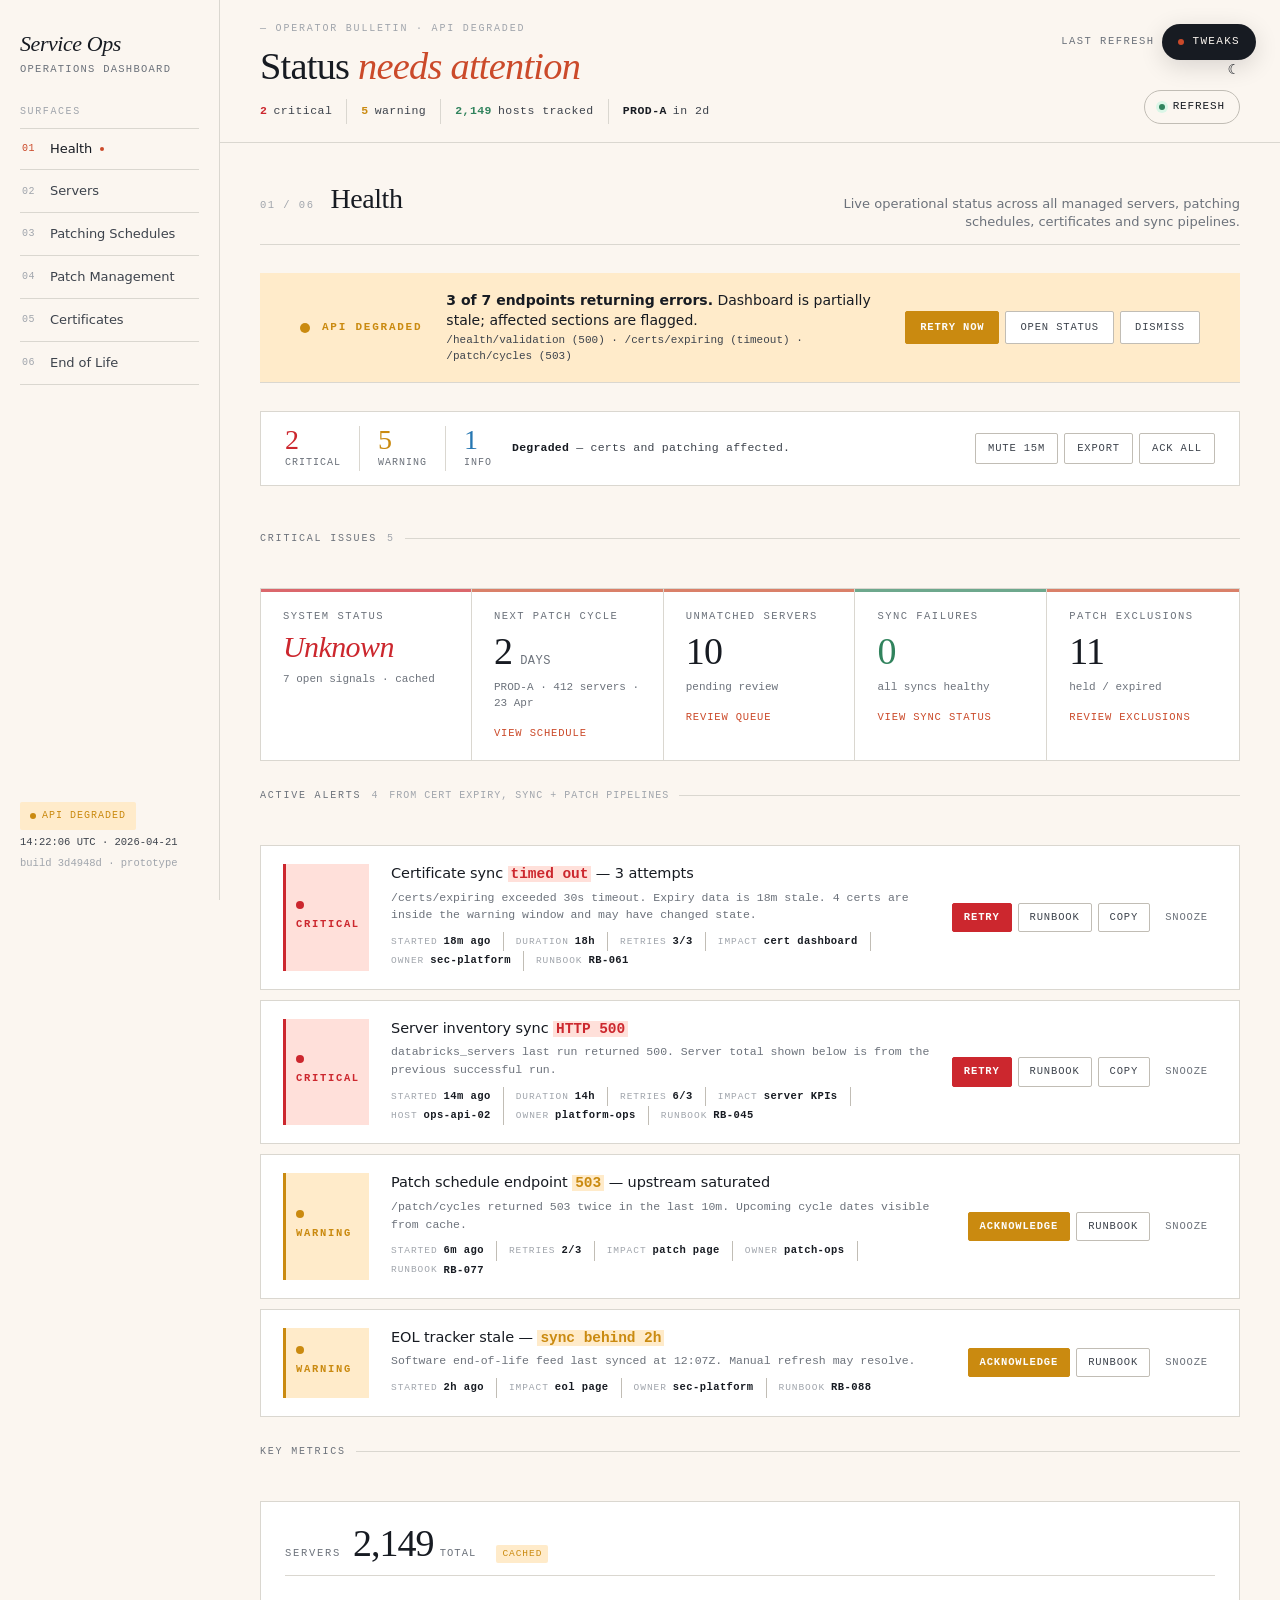
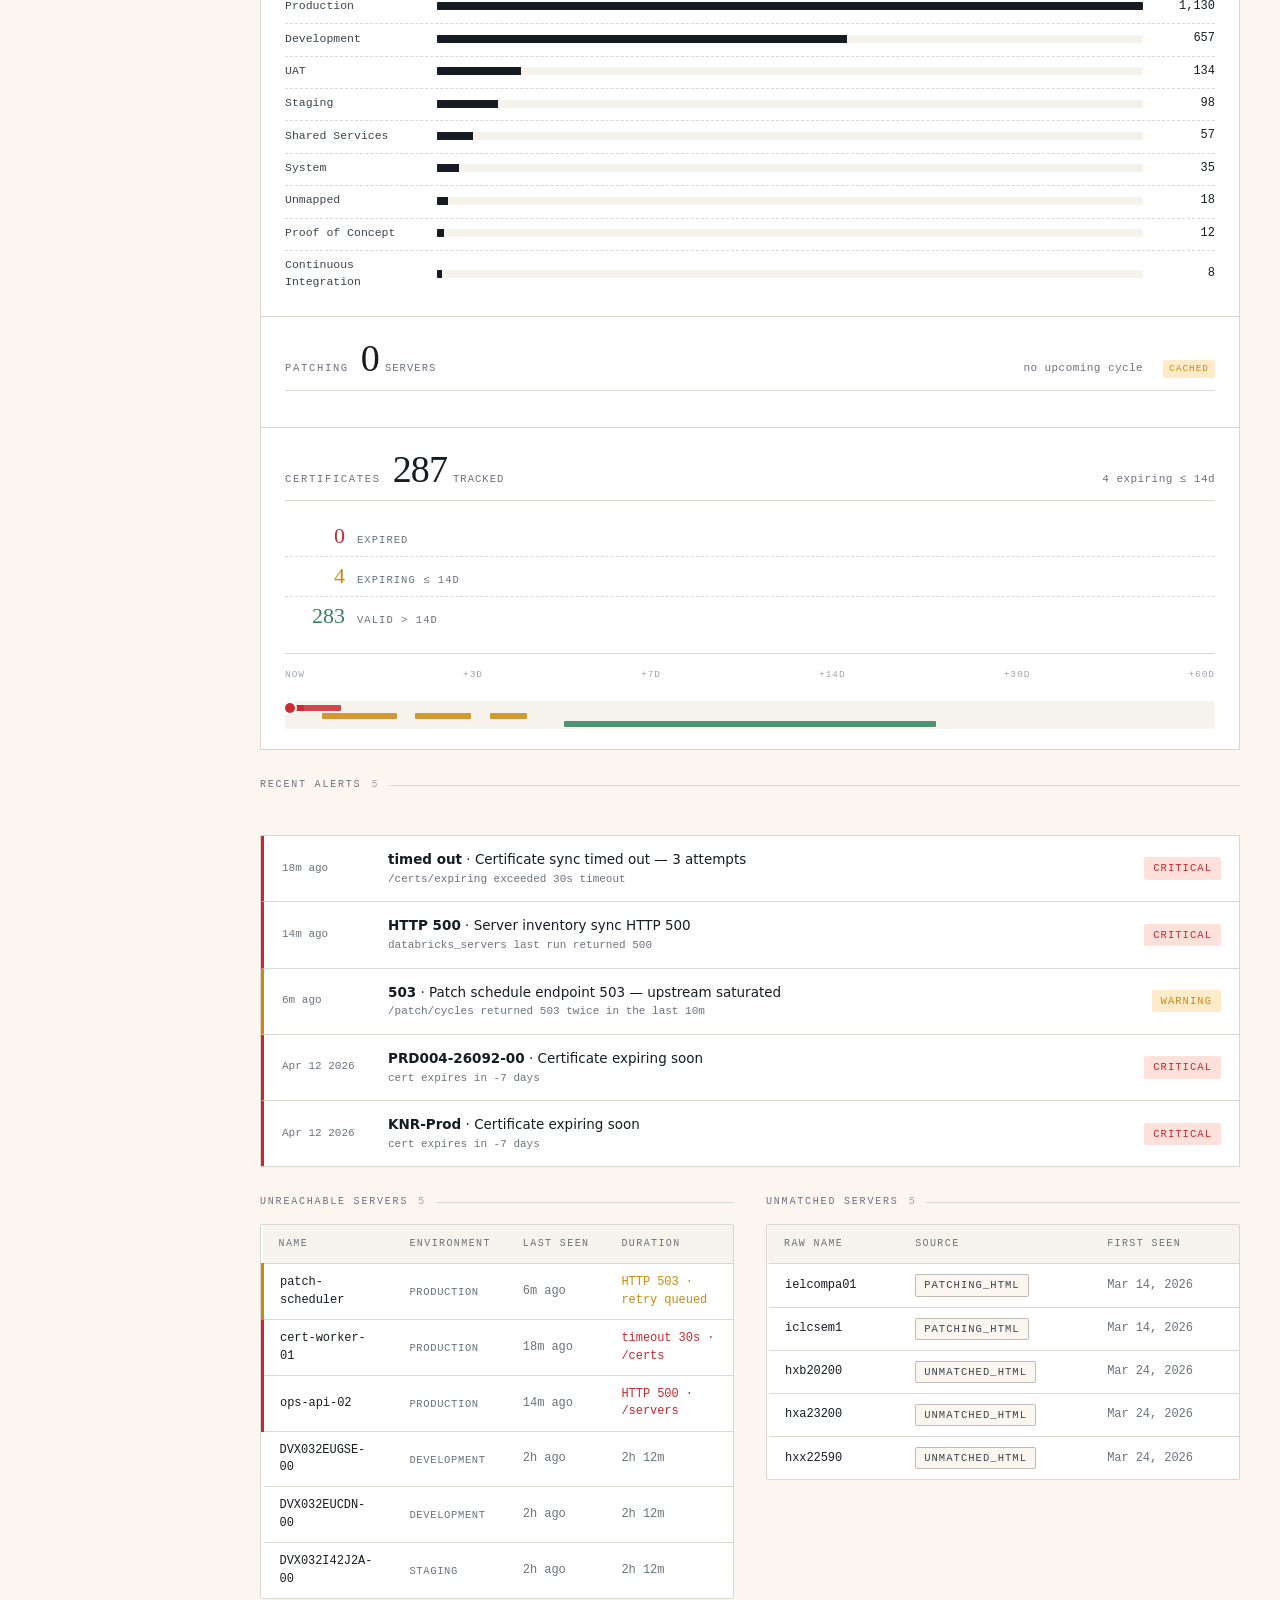
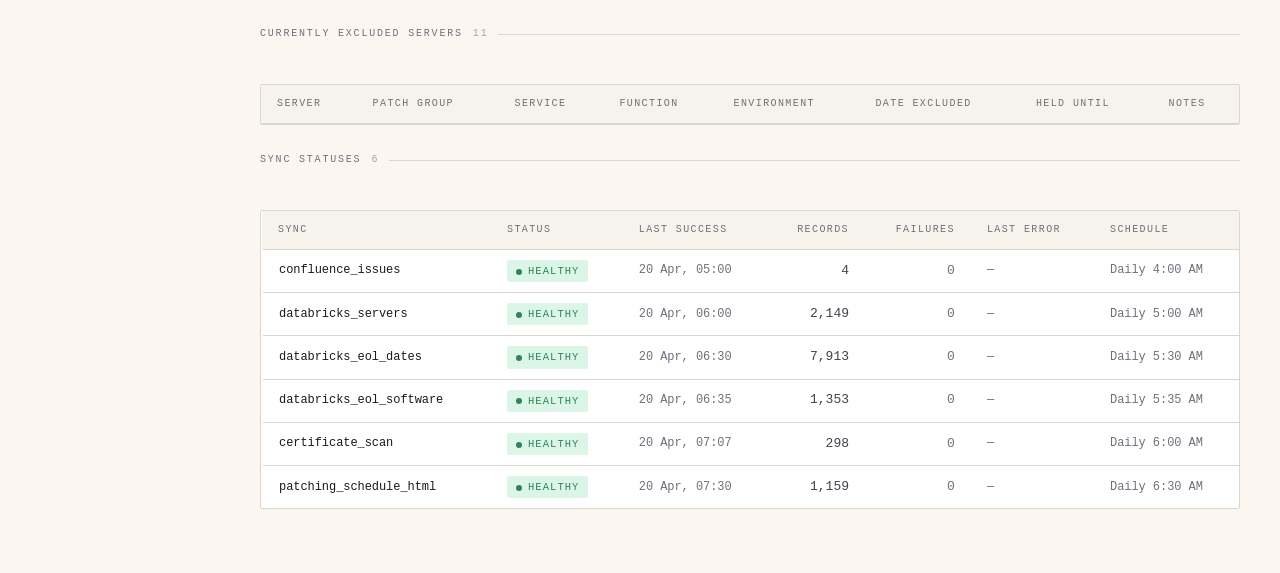
==== commit f116a256: "Add alerts feature, v2 UI, and design-v2 DB fields - New AlertsController + AlertsService for recent" ====
--- a/frontend/index.html
+++ b/frontend/index.html
@@ -4,18 +4,47 @@
 <meta charset="UTF-8">
 <meta name="viewport" content="width=device-width, initial-scale=1.0">
 <meta name="robots" content="noindex, nofollow">
-<title>Operator Console — Operations API</title>
+<title>Service Ops Console — Operations API</title>
 <link rel="stylesheet" href="css/op-fonts.css?v=__BUILD_HASH__">
 <link rel="stylesheet" href="css/op-base.css?v=__BUILD_HASH__">
 <link rel="stylesheet" href="css/op-layout.css?v=__BUILD_HASH__">
 <link rel="stylesheet" href="css/op-components.css?v=__BUILD_HASH__">
 <link rel="stylesheet" href="css/op-states.css?v=__BUILD_HASH__">
+<link rel="stylesheet" href="css/op-alerts.css?v=__BUILD_HASH__">
+<style>
+  /* Prototype-only tweaks from the design bundle — keep as-is. */
+  .page { gap: 28px; }
+  .section-label { margin-top: 0; }
+  .inv-card {
+    border: 1px solid var(--rule);
+    background: var(--card);
+    padding: 28px 24px 24px;
+    display: flex; flex-direction: column; gap: 6px;
+    min-height: 180px;
+  }
+  .inv-card .inv-big {
+    font-family: var(--display);
+    font-size: 64px; line-height: 1; letter-spacing: -0.02em; color: var(--ink);
+  }
+  .inv-card .inv-lbl {
+    font-family: var(--mono); font-size: 11px; text-transform: uppercase;
+    letter-spacing: 0.14em; color: var(--ink-3); margin-top: 6px;
+  }
+  .inv-card .inv-sub {
+    font-family: var(--mono); font-size: 11.5px; color: var(--ink-2); margin-top: 14px;
+    padding-top: 12px; border-top: 1px dashed var(--rule);
+  }
+  .inv-card .inv-sub b { color: var(--ink); font-weight: 600; }
+  .page-mount { display: contents; }
+</style>
 </head>
-<body>
+<body data-theme="light" data-alert-style="v2" data-accent="amber" data-surface="ivory" data-density="comfy">
 <div id="root"></div>
-<script src="js/op-core.js?v=__BUILD_HASH__"></script>
-<script src="js/op-pages.js?v=__BUILD_HASH__"></script>
-<script src="js/op-drawers.js?v=__BUILD_HASH__"></script>
+<!-- Script order: pages-v2 then pages-v3 (overrides RENDER_PATCHING/PATCHMGMT) then app (drives state + router).
+     op-boot.js is a module and runs last; it fetches real data and overwrites window.*_DATA globals. -->
+<script src="js/op-pages-v2.js?v=__BUILD_HASH__"></script>
+<script src="js/op-pages-v3.js?v=__BUILD_HASH__"></script>
+<script src="js/op-app.js?v=__BUILD_HASH__"></script>
 <script type="module" src="js/op-boot.js?v=__BUILD_HASH__"></script>
 </body>
 </html>
--- a/frontend/css/op-alerts.css
+++ b/frontend/css/op-alerts.css
@@ -0,0 +1,960 @@
+/* =========================================================
+   OPERATOR CONSOLE — Warning/Error variations
+   Each variation ('v1' – 'v5') restyles the same .alert
+   markup via body[data-alert-style="vN"].
+   ========================================================= */
+
+/* ── shared base (common to all variants) ────────────────── */
+.alerts-stack {
+  display: flex;
+  flex-direction: column;
+  gap: 10px;
+}
+
+.alert {
+  --tone: var(--ink-3);
+  --tone-wash: var(--paper-2);
+  position: relative;
+  background: var(--card);
+  border: 1px solid var(--rule);
+  padding: 16px 20px;
+  display: grid;
+  grid-template-columns: auto 1fr auto;
+  gap: 18px;
+  align-items: start;
+  font-family: var(--sans);
+  transition: background 180ms, border-color 180ms, transform 180ms;
+}
+.alert.crit { --tone: var(--crit); --tone-wash: var(--crit-wash); }
+.alert.warn { --tone: var(--warn); --tone-wash: var(--warn-wash); }
+.alert.info { --tone: var(--info); --tone-wash: var(--info-wash); }
+.alert.ok   { --tone: var(--ok);   --tone-wash: var(--ok-wash);   }
+
+.alert .a-sev {
+  font-family: var(--mono);
+  font-size: 10px;
+  letter-spacing: 0.16em;
+  text-transform: uppercase;
+  color: var(--tone);
+  font-weight: 600;
+  white-space: nowrap;
+  display: flex;
+  align-items: center;
+  gap: 8px;
+}
+.alert .a-body .a-title {
+  font-size: 14.5px;
+  color: var(--ink);
+  font-weight: 500;
+  line-height: 1.35;
+  letter-spacing: -0.005em;
+}
+.alert .a-body .a-title em {
+  font-family: var(--mono);
+  font-style: normal;
+  color: var(--tone);
+  font-weight: 600;
+  padding: 0 3px;
+  background: var(--tone-wash);
+}
+.alert .a-body .a-detail {
+  margin-top: 4px;
+  font-family: var(--mono);
+  font-size: 11.5px;
+  color: var(--ink-3);
+  line-height: 1.55;
+}
+.alert .a-meta {
+  display: flex;
+  gap: 0;
+  margin-top: 8px;
+  font-family: var(--mono);
+  font-size: 10.5px;
+  color: var(--ink-3);
+  letter-spacing: 0.04em;
+  flex-wrap: wrap;
+}
+.alert .a-meta .m {
+  padding: 2px 12px 2px 0;
+  border-right: 1px solid var(--rule-2);
+  margin-right: 12px;
+  display: inline-flex;
+  gap: 6px;
+  align-items: center;
+}
+.alert .a-meta .m:last-child { border-right: none; margin-right: 0; }
+.alert .a-meta .m b { color: var(--ink); font-weight: 600; }
+.alert .a-meta .m .lbl {
+  text-transform: uppercase;
+  letter-spacing: 0.1em;
+  color: var(--ink-4);
+  font-size: 9.5px;
+}
+
+.alert .a-actions {
+  display: flex;
+  gap: 6px;
+  align-self: center;
+  flex-wrap: wrap;
+  justify-content: flex-end;
+}
+.alert .a-actions button {
+  font-family: var(--mono);
+  font-size: 10.5px;
+  letter-spacing: 0.08em;
+  text-transform: uppercase;
+  padding: 6px 11px;
+  border: 1px solid var(--rule-2);
+  border-radius: 2px;
+  background: var(--card);
+  color: var(--ink-2);
+  cursor: pointer;
+  transition: all 120ms;
+}
+.alert .a-actions button:hover { border-color: var(--ink); color: var(--ink); }
+.alert .a-actions button.primary {
+  background: var(--tone);
+  border-color: var(--tone);
+  color: oklch(0.99 0 0);
+  font-weight: 600;
+}
+.alert .a-actions button.primary:hover { filter: brightness(0.94); }
+.alert .a-actions button.ghost {
+  background: transparent;
+  border-color: transparent;
+  color: var(--ink-3);
+  padding: 6px 8px;
+}
+.alert .a-actions button.ghost:hover { color: var(--ink); background: var(--paper-2); }
+
+/* age pip */
+.alert .a-dot {
+  width: 8px; height: 8px; border-radius: 999px;
+  background: var(--tone);
+  flex-shrink: 0;
+}
+.alert .a-dot.pulsing { animation: alert-pulse 1.4s ease-in-out infinite; }
+@keyframes alert-pulse {
+  0%, 100% { box-shadow: 0 0 0 0 color-mix(in oklch, var(--tone), transparent 60%); }
+  50%      { box-shadow: 0 0 0 6px color-mix(in oklch, var(--tone), transparent 100%); }
+}
+
+/* owner chip */
+.alert .owner {
+  display: inline-flex;
+  align-items: center;
+  gap: 4px;
+  padding: 2px 7px;
+  border: 1px solid var(--rule-2);
+  border-radius: 999px;
+  font-size: 10px;
+  letter-spacing: 0.06em;
+  text-transform: uppercase;
+  color: var(--ink-2);
+}
+.alert .owner::before {
+  content: '';
+  width: 5px; height: 5px;
+  background: var(--ink-3);
+  border-radius: 999px;
+}
+
+/* =========================================================
+   V1 — EDITORIAL  (quiet, current baseline)
+   Thin left rule, restrained type, no motion.
+   ========================================================= */
+body[data-alert-style="v1"] .alert {
+  border-left: 3px solid var(--tone);
+  padding-left: 18px;
+}
+body[data-alert-style="v1"] .alert .a-dot { display: none; }
+
+/* =========================================================
+   V2 — STAMPED  (moderate, clearer hierarchy)
+   Big severity stamp block, pulsing dot on crit/warn.
+   ========================================================= */
+body[data-alert-style="v2"] .alert {
+  border-color: var(--rule);
+  padding: 18px 22px;
+  grid-template-columns: 86px 1fr auto;
+  gap: 22px;
+}
+body[data-alert-style="v2"] .alert .a-sev {
+  display: flex;
+  flex-direction: column;
+  gap: 6px;
+  padding: 6px 10px 8px;
+  background: var(--tone-wash);
+  border-left: 3px solid var(--tone);
+  font-size: 10.5px;
+  align-self: stretch;
+  justify-content: center;
+  align-items: flex-start;
+  text-align: left;
+}
+body[data-alert-style="v2"] .alert .a-sev .a-dot { margin-bottom: 2px; }
+body[data-alert-style="v2"] .alert.crit .a-dot,
+body[data-alert-style="v2"] .alert.warn .a-dot { animation: alert-pulse 1.6s ease-in-out infinite; }
+
+/* =========================================================
+   V3 — TAPE  (bold, unmissable)
+   Diagonal hazard-tape header on crit,
+   marching ants on affected row links, full tone-wash fill.
+   ========================================================= */
+body[data-alert-style="v3"] .alert {
+  border: 1px solid var(--tone);
+  background: var(--card);
+  padding: 0;
+  grid-template-columns: 1fr;
+  gap: 0;
+}
+body[data-alert-style="v3"] .alert .a-tape {
+  display: flex;
+  align-items: center;
+  gap: 12px;
+  padding: 10px 20px;
+  background: var(--tone);
+  color: oklch(0.99 0 0);
+  font-family: var(--mono);
+  font-size: 11px;
+  letter-spacing: 0.16em;
+  text-transform: uppercase;
+  font-weight: 600;
+  justify-content: space-between;
+}
+body[data-alert-style="v3"] .alert.crit .a-tape {
+  background:
+    repeating-linear-gradient(-45deg,
+      var(--tone) 0 14px,
+      oklch(from var(--tone) calc(l - 0.08) c h) 14px 28px);
+  color: oklch(0.99 0 0);
+}
+body[data-alert-style="v3"] .alert .a-tape .a-sev {
+  color: inherit;
+}
+body[data-alert-style="v3"] .alert .a-tape .a-tape-right {
+  font-size: 10.5px;
+  letter-spacing: 0.1em;
+  opacity: 0.9;
+}
+body[data-alert-style="v3"] .alert .a-sev { padding: 0; background: none; border: none; }
+body[data-alert-style="v3"] .alert .a-dot { display: none; }
+body[data-alert-style="v3"] .alert .a-body {
+  padding: 16px 22px 6px;
+}
+body[data-alert-style="v3"] .alert .a-actions {
+  padding: 10px 22px 16px;
+  justify-content: flex-start;
+  gap: 8px;
+}
+body[data-alert-style="v3"] .alert .a-actions button.primary {
+  background: var(--ink);
+  border-color: var(--ink);
+  color: var(--paper);
+}
+
+/* marching-ants on affected chips when tape style is active */
+body[data-alert-style="v3"] .affected-chip.crit,
+body[data-alert-style="v3"] .affected-chip.warn {
+  background-image:
+    linear-gradient(90deg, var(--tone) 50%, transparent 50%),
+    linear-gradient(90deg, var(--tone) 50%, transparent 50%),
+    linear-gradient(0deg,  var(--tone) 50%, transparent 50%),
+    linear-gradient(0deg,  var(--tone) 50%, transparent 50%);
+  background-repeat: repeat-x, repeat-x, repeat-y, repeat-y;
+  background-size: 8px 1px, 8px 1px, 1px 8px, 1px 8px;
+  background-position: 0 0, 0 100%, 0 0, 100% 0;
+  animation: march 0.8s linear infinite;
+  padding: 3px 10px;
+  background-color: var(--tone-wash);
+  color: var(--tone);
+  font-weight: 600;
+}
+@keyframes march {
+  to { background-position: 16px 0, -16px 100%, 0 -16px, 100% 16px; }
+}
+
+/* =========================================================
+   V4 — TELEMETRY  (dense, informative)
+   Sparkline of error history, retries count, blast radius.
+   ========================================================= */
+body[data-alert-style="v4"] .alert {
+  grid-template-columns: 4px auto 1fr 200px auto;
+  gap: 18px;
+  padding: 16px 18px 16px 0;
+  border-left: 0;
+}
+body[data-alert-style="v4"] .alert::before {
+  content: '';
+  grid-column: 1 / 2;
+  align-self: stretch;
+  background: var(--tone);
+}
+body[data-alert-style="v4"] .alert .a-sev {
+  grid-column: 2;
+  padding-top: 2px;
+  align-self: start;
+}
+body[data-alert-style="v4"] .alert .a-body {
+  grid-column: 3;
+}
+body[data-alert-style="v4"] .alert .a-telemetry {
+  grid-column: 4;
+  display: flex;
+  flex-direction: column;
+  gap: 6px;
+  align-self: start;
+  padding-top: 2px;
+}
+body[data-alert-style="v4"] .alert .a-actions {
+  grid-column: 5;
+  padding-right: 6px;
+  flex-direction: column;
+  align-items: stretch;
+}
+body[data-alert-style="v4"] .alert .a-actions button { text-align: center; }
+
+/* spark chart */
+.spark {
+  display: flex;
+  gap: 2px;
+  align-items: flex-end;
+  height: 24px;
+}
+.spark b {
+  display: block;
+  width: 4px;
+  background: var(--ink-4);
+  border-radius: 1px;
+  transition: height 400ms;
+}
+.spark b.err { background: var(--crit); }
+.spark b.warn { background: var(--warn); }
+.spark b.ok { background: var(--ok); opacity: 0.5; }
+
+.blast-row {
+  display: flex;
+  align-items: center;
+  gap: 6px;
+  font-family: var(--mono);
+  font-size: 10px;
+  letter-spacing: 0.06em;
+  text-transform: uppercase;
+  color: var(--ink-3);
+}
+.blast-row .bar {
+  flex: 1;
+  height: 4px;
+  background: var(--paper-2);
+  position: relative;
+  border-radius: 1px;
+  overflow: hidden;
+}
+.blast-row .bar span {
+  position: absolute; inset: 0 auto 0 0;
+  background: var(--tone);
+}
+.blast-row b { color: var(--ink); font-weight: 600; }
+
+/* =========================================================
+   V5 — COMMAND  (loud, NOC-friendly)
+   Display-font severity, halo glow on crit, big primary
+   action, inline countdown/duration.
+   ========================================================= */
+body[data-alert-style="v5"] .alert {
+  grid-template-columns: 160px 1fr auto;
+  padding: 22px 26px;
+  border: 1px solid var(--rule-2);
+  border-left: 6px solid var(--tone);
+  background: linear-gradient(90deg, var(--tone-wash) 0, var(--card) 40%);
+}
+body[data-alert-style="v5"] .alert.crit {
+  border-color: var(--crit);
+  box-shadow:
+    0 0 0 1px color-mix(in oklch, var(--crit), transparent 70%),
+    0 10px 30px -12px color-mix(in oklch, var(--crit), transparent 60%);
+  animation: cmd-halo 3.2s ease-in-out infinite;
+}
+@keyframes cmd-halo {
+  0%, 100% {
+    box-shadow:
+      0 0 0 1px color-mix(in oklch, var(--crit), transparent 70%),
+      0 10px 30px -12px color-mix(in oklch, var(--crit), transparent 60%);
+  }
+  50% {
+    box-shadow:
+      0 0 0 1px color-mix(in oklch, var(--crit), transparent 55%),
+      0 12px 40px -10px color-mix(in oklch, var(--crit), transparent 35%);
+  }
+}
+body[data-alert-style="v5"] .alert .a-sev {
+  flex-direction: column;
+  align-items: flex-start;
+  justify-content: flex-start;
+  gap: 8px;
+}
+body[data-alert-style="v5"] .alert .a-sev .lg {
+  font-family: var(--display);
+  font-size: 34px;
+  line-height: 0.95;
+  font-weight: 500;
+  letter-spacing: -0.02em;
+  color: var(--tone);
+  text-transform: none;
+  font-style: italic;
+}
+body[data-alert-style="v5"] .alert .a-sev .sm {
+  font-family: var(--mono);
+  font-size: 9.5px;
+  letter-spacing: 0.18em;
+  text-transform: uppercase;
+  color: var(--ink-3);
+  font-weight: 500;
+}
+body[data-alert-style="v5"] .alert .a-sev .dur {
+  font-family: var(--mono);
+  font-size: 11px;
+  color: var(--tone);
+  font-weight: 600;
+  letter-spacing: 0.02em;
+  padding: 3px 8px;
+  background: var(--tone-wash);
+}
+body[data-alert-style="v5"] .alert .a-body .a-title { font-size: 16px; }
+body[data-alert-style="v5"] .alert .a-actions { align-self: center; flex-direction: column; min-width: 140px; }
+body[data-alert-style="v5"] .alert .a-actions button { padding: 9px 14px; }
+
+/* =========================================================
+   TABLE row severity: severity chip in first column
+   ========================================================= */
+table.op td .affected-chip {
+  display: inline-flex;
+  align-items: center;
+  gap: 6px;
+  font-family: var(--mono);
+  font-size: 10px;
+  letter-spacing: 0.08em;
+  text-transform: uppercase;
+  padding: 2px 8px;
+  border-radius: 2px;
+  border: 1px solid var(--rule-2);
+  color: var(--ink-3);
+}
+table.op td .affected-chip.crit { color: var(--crit); background: var(--crit-wash); border-color: transparent; }
+table.op td .affected-chip.warn { color: var(--warn); background: var(--warn-wash); border-color: transparent; }
+table.op td .affected-chip.ok { color: var(--ok); background: var(--ok-wash); border-color: transparent; }
+
+/* row severity border on affected rows */
+table.op tbody tr.sev-crit td:first-child { border-left: 3px solid var(--crit) !important; }
+table.op tbody tr.sev-warn td:first-child { border-left: 3px solid var(--warn) !important; }
+
+/* sticky banner slot */
+.alerts-banner-slot {
+  position: sticky;
+  top: 0;
+  z-index: 20;
+  background: var(--paper);
+}
+
+/* Scenario-specific severity summary bar */
+.sev-summary {
+  display: grid;
+  grid-template-columns: auto 1fr auto;
+  gap: 20px;
+  align-items: center;
+  padding: 14px 24px;
+  background: var(--card);
+  border: 1px solid var(--rule);
+  margin-bottom: 18px;
+}
+.sev-summary .counts {
+  display: flex;
+  gap: 0;
+  font-family: var(--mono);
+  font-size: 11.5px;
+}
+.sev-summary .counts .c {
+  padding: 0 18px;
+  border-right: 1px solid var(--rule);
+  display: flex;
+  flex-direction: column;
+  gap: 2px;
+}
+.sev-summary .counts .c:first-child { padding-left: 0; }
+.sev-summary .counts .c:last-child { border-right: none; padding-right: 0; }
+.sev-summary .counts .c .n {
+  font-family: var(--display);
+  font-size: 28px;
+  font-weight: 500;
+  line-height: 1;
+  letter-spacing: -0.02em;
+}
+.sev-summary .counts .c.crit .n { color: var(--crit); }
+.sev-summary .counts .c.warn .n { color: var(--warn); }
+.sev-summary .counts .c.info .n { color: var(--info); }
+.sev-summary .counts .c .l {
+  font-size: 10px;
+  color: var(--ink-3);
+  letter-spacing: 0.1em;
+  text-transform: uppercase;
+}
+.sev-summary .tagline {
+  font-family: var(--mono);
+  font-size: 11.5px;
+  color: var(--ink-2);
+  letter-spacing: 0.02em;
+}
+.sev-summary .tagline b { color: var(--ink); font-weight: 600; }
+.sev-summary .actions {
+  display: flex;
+  gap: 6px;
+}
+.sev-summary .actions button {
+  font-family: var(--mono);
+  font-size: 10.5px;
+  letter-spacing: 0.08em;
+  text-transform: uppercase;
+  padding: 7px 12px;
+  border: 1px solid var(--rule-2);
+  border-radius: 2px;
+  background: var(--card);
+  color: var(--ink-2);
+  cursor: pointer;
+}
+.sev-summary .actions button:hover { border-color: var(--ink); color: var(--ink); }
+
+/* =========================================================
+   LOUD PAGE-LEVEL BANNER (replaces api-banner depending on style)
+   ========================================================= */
+.loud-banner {
+  position: relative;
+  padding: 18px 40px;
+  border-bottom: 1px solid var(--rule);
+  display: grid;
+  grid-template-columns: auto 1fr auto;
+  gap: 24px;
+  align-items: center;
+  background: var(--crit-wash);
+  color: var(--ink);
+}
+.loud-banner.warn { background: var(--warn-wash); }
+.loud-banner.info { background: var(--info-wash); }
+body[data-alert-style="v3"] .loud-banner.crit {
+  background:
+    repeating-linear-gradient(-45deg,
+      var(--crit-wash) 0 16px,
+      color-mix(in oklch, var(--crit-wash), var(--crit) 20%) 16px 32px);
+}
+body[data-alert-style="v3"] .loud-banner.warn {
+  background:
+    repeating-linear-gradient(-45deg,
+      var(--warn-wash) 0 16px,
+      color-mix(in oklch, var(--warn-wash), var(--warn) 20%) 16px 32px);
+}
+.loud-banner .lead {
+  display: flex;
+  align-items: center;
+  gap: 12px;
+  font-family: var(--mono);
+  font-size: 11px;
+  letter-spacing: 0.16em;
+  text-transform: uppercase;
+  font-weight: 700;
+  white-space: nowrap;
+}
+.loud-banner.crit .lead { color: var(--crit); }
+.loud-banner.warn .lead { color: var(--warn); }
+.loud-banner.info .lead { color: var(--info); }
+.loud-banner .lead .pulse-dot {
+  width: 10px; height: 10px; border-radius: 999px;
+  background: currentColor;
+  animation: alert-pulse 1.4s ease-in-out infinite;
+}
+.loud-banner .msg {
+  font-family: var(--sans);
+  font-size: 14px;
+  color: var(--ink);
+  line-height: 1.4;
+}
+.loud-banner .msg b { font-weight: 600; }
+.loud-banner .msg small {
+  display: block;
+  margin-top: 3px;
+  font-family: var(--mono);
+  font-size: 11px;
+  color: var(--ink-2);
+}
+.loud-banner .bact {
+  display: flex;
+  gap: 6px;
+}
+.loud-banner .bact button {
+  font-family: var(--mono);
+  font-size: 10.5px;
+  letter-spacing: 0.08em;
+  text-transform: uppercase;
+  padding: 8px 14px;
+  border: 1px solid var(--rule-2);
+  background: var(--card);
+  color: var(--ink-2);
+  border-radius: 2px;
+  cursor: pointer;
+}
+.loud-banner .bact button:hover { border-color: var(--ink); color: var(--ink); }
+.loud-banner.crit .bact button.primary { background: var(--crit); color: oklch(0.99 0 0); border-color: var(--crit); font-weight: 600; }
+.loud-banner.warn .bact button.primary { background: var(--warn); color: oklch(0.99 0 0); border-color: var(--warn); font-weight: 600; }
+
+/* =========================================================
+   TWEAKS-style tweak panel (re-declared so prototype is standalone)
+   ========================================================= */
+.tp {
+  position: fixed;
+  top: 24px;
+  right: 24px;
+  z-index: 60;
+  width: 320px;
+  background: var(--card);
+  border: 1px solid var(--rule-2);
+  border-radius: 4px;
+  box-shadow: 0 20px 60px rgba(0,0,0,0.14);
+  font-size: 13px;
+  transform-origin: top right;
+  transition: transform 180ms ease, opacity 180ms ease;
+}
+.tp.closed { transform: scale(0.95) translateY(-6px); opacity: 0; pointer-events: none; }
+.tp .tp-head {
+  display: flex;
+  align-items: center;
+  justify-content: space-between;
+  padding: 14px 16px 10px;
+  border-bottom: 1px solid var(--rule);
+}
+.tp .tp-head .t {
+  font-family: var(--mono);
+  font-size: 10.5px;
+  letter-spacing: 0.16em;
+  text-transform: uppercase;
+  color: var(--ink-2);
+  font-weight: 600;
+}
+.tp .tp-head .x {
+  font-family: var(--mono);
+  font-size: 11px;
+  color: var(--ink-3);
+  cursor: pointer;
+  background: none; border: none; padding: 2px 6px;
+}
+.tp .tp-head .x:hover { color: var(--ink); }
+.tp .tp-body {
+  padding: 14px 16px 18px;
+  display: flex;
+  flex-direction: column;
+  gap: 18px;
+  max-height: 78vh;
+  overflow-y: auto;
+}
+.tp-group { display: flex; flex-direction: column; gap: 8px; }
+.tp-group .label {
+  font-family: var(--mono);
+  font-size: 10px;
+  letter-spacing: 0.14em;
+  text-transform: uppercase;
+  color: var(--ink-3);
+}
+.tp-group .opts {
+  display: grid;
+  grid-template-columns: repeat(2, 1fr);
+  gap: 4px;
+}
+.tp-group.wide .opts { grid-template-columns: 1fr; }
+.tp-group .opts button {
+  padding: 8px 10px;
+  border: 1px solid var(--rule);
+  background: var(--paper);
+  font-family: var(--mono);
+  font-size: 10px;
+  letter-spacing: 0.06em;
+  text-transform: uppercase;
+  color: var(--ink-3);
+  cursor: pointer;
+  text-align: left;
+  transition: all 120ms;
+}
+.tp-group .opts button:hover { color: var(--ink); border-color: var(--ink-4); }
+.tp-group .opts button.on {
+  background: var(--ink);
+  color: var(--paper);
+  border-color: var(--ink);
+  font-weight: 600;
+}
+.tp-group .hint {
+  font-family: var(--sans);
+  font-size: 11.5px;
+  color: var(--ink-3);
+  line-height: 1.45;
+}
+
+.tp-fab {
+  position: fixed;
+  top: 24px;
+  right: 24px;
+  z-index: 55;
+  padding: 10px 16px;
+  background: var(--ink);
+  color: var(--paper);
+  border-radius: 999px;
+  font-family: var(--mono);
+  font-size: 11px;
+  letter-spacing: 0.12em;
+  text-transform: uppercase;
+  display: inline-flex;
+  align-items: center;
+  gap: 8px;
+  box-shadow: 0 6px 24px rgba(0,0,0,0.14);
+  cursor: pointer;
+  border: none;
+}
+.tp-fab .d { width: 6px; height: 6px; border-radius: 999px; background: var(--signal); }
+
+/* hide banner when not needed */
+.alerts-banner-slot:empty { display: none; }
+
+/* =========================================================
+   METRIC CARDS  (Servers / Patching / Certs)
+   ========================================================= */
+.metrics-grid {
+  display: grid;
+  grid-template-columns: 1fr 1.3fr 0.9fr;
+  gap: 0;
+  border: 1px solid var(--rule);
+  background: var(--card);
+}
+.metric-card {
+  border-right: 1px solid var(--rule);
+  padding: 22px 24px 20px;
+  display: flex;
+  flex-direction: column;
+  gap: 16px;
+  min-width: 0;
+}
+.metric-card:last-child { border-right: none; }
+
+.mc-head {
+  display: flex;
+  align-items: baseline;
+  gap: 12px;
+  flex-wrap: wrap;
+  padding-bottom: 12px;
+  border-bottom: 1px solid var(--rule);
+}
+.mc-head .mc-title {
+  font-family: var(--mono);
+  font-size: 10.5px;
+  letter-spacing: 0.16em;
+  text-transform: uppercase;
+  color: var(--ink-3);
+  font-weight: 500;
+}
+.mc-head .mc-total {
+  font-family: var(--display);
+  font-size: 38px;
+  font-weight: 500;
+  line-height: 1;
+  letter-spacing: -0.025em;
+  color: var(--ink);
+  font-variant-numeric: tabular-nums;
+  display: inline-flex;
+  align-items: baseline;
+  gap: 6px;
+}
+.mc-head .mc-total small {
+  font-family: var(--mono);
+  font-size: 10.5px;
+  letter-spacing: 0.1em;
+  text-transform: uppercase;
+  color: var(--ink-3);
+  font-weight: 500;
+}
+.mc-head .mc-sub {
+  font-family: var(--mono);
+  font-size: 11px;
+  color: var(--ink-3);
+  margin-left: auto;
+  letter-spacing: 0.04em;
+}
+
+.metric-card .env-bars {
+  border: none;
+  padding: 0;
+  display: flex;
+  flex-direction: column;
+  gap: 2px;
+}
+.metric-card .env-row {
+  padding: 6px 0;
+  grid-template-columns: 140px 1fr 60px;
+  gap: 12px;
+}
+.metric-card .env-row + .env-row { border-top: 1px dashed var(--rule); }
+.metric-card .env-row .name {
+  font-size: 11.5px;
+  font-family: var(--mono);
+  text-transform: none;
+  letter-spacing: 0;
+  color: var(--ink-2);
+}
+.metric-card .env-row .count {
+  font-family: var(--mono);
+  font-variant-numeric: tabular-nums;
+}
+
+/* Patch list */
+.patch-list { display: flex; flex-direction: column; gap: 0; }
+.patch-date {
+  display: grid;
+  grid-template-columns: 50px 1fr auto;
+  align-items: baseline;
+  gap: 12px;
+  padding: 12px 0 6px;
+  border-bottom: 1px solid var(--rule);
+  margin-bottom: 6px;
+}
+.patch-date:first-child { padding-top: 0; }
+.patch-date .pd-day {
+  font-family: var(--mono);
+  font-size: 10px;
+  letter-spacing: 0.14em;
+  color: var(--ink-4);
+  font-weight: 600;
+}
+.patch-date .pd-date {
+  font-family: var(--display);
+  font-size: 16px;
+  color: var(--ink);
+  font-weight: 500;
+  letter-spacing: -0.01em;
+}
+.patch-date .pd-count {
+  font-family: var(--mono);
+  font-size: 10.5px;
+  color: var(--ink-3);
+  letter-spacing: 0.06em;
+  text-transform: uppercase;
+}
+.patch-row {
+  display: grid;
+  grid-template-columns: 72px 1fr 52px 110px;
+  gap: 10px;
+  padding: 5px 0;
+  align-items: center;
+}
+.patch-row .pg {
+  font-family: var(--mono);
+  font-size: 11px;
+  color: var(--ink);
+  font-weight: 600;
+  letter-spacing: 0.02em;
+}
+.patch-row .pbar {
+  height: 6px;
+  background: var(--paper-2);
+  position: relative;
+  border-radius: 1px;
+  overflow: hidden;
+}
+.patch-row .pbar span {
+  position: absolute; inset: 0 auto 0 0;
+  background: var(--signal);
+  opacity: 0.8;
+}
+.patch-row .pcount {
+  font-family: var(--mono);
+  font-variant-numeric: tabular-nums;
+  font-size: 11.5px;
+  color: var(--ink);
+  text-align: right;
+}
+.patch-row .pwhen {
+  font-family: var(--mono);
+  font-size: 10.5px;
+  color: var(--ink-3);
+  letter-spacing: 0.02em;
+  text-align: right;
+}
+
+/* Cert card */
+.cert-stat { display: flex; flex-direction: column; gap: 0; }
+.cert-stat .cs-row {
+  display: grid;
+  grid-template-columns: 60px 1fr;
+  align-items: baseline;
+  gap: 12px;
+  padding: 8px 0;
+  border-bottom: 1px dashed var(--rule);
+}
+.cert-stat .cs-row:last-child { border-bottom: none; }
+.cert-stat .cs-row .n {
+  font-family: var(--display);
+  font-size: 22px;
+  font-weight: 500;
+  line-height: 1;
+  color: var(--ink);
+  font-variant-numeric: tabular-nums;
+  text-align: right;
+}
+.cert-stat .cs-row.crit .n { color: var(--crit); }
+.cert-stat .cs-row.warn .n { color: var(--warn); }
+.cert-stat .cs-row.ok .n { color: var(--ok); }
+.cert-stat .cs-row .l {
+  font-family: var(--mono);
+  font-size: 10.5px;
+  color: var(--ink-3);
+  letter-spacing: 0.1em;
+  text-transform: uppercase;
+}
+
+.cert-mini-axis {
+  display: flex;
+  justify-content: space-between;
+  padding-top: 14px;
+  border-top: 1px solid var(--rule);
+  font-family: var(--mono);
+  font-size: 9.5px;
+  letter-spacing: 0.1em;
+  color: var(--ink-4);
+  text-transform: uppercase;
+}
+.cert-mini-lanes {
+  position: relative;
+  height: 28px;
+  background: var(--paper-2);
+  margin-top: 4px;
+  border-radius: 1px;
+}
+.cert-mini-lanes .cl {
+  position: absolute;
+  top: 4px;
+  height: 6px;
+  background: var(--ok);
+  border-radius: 1px;
+  opacity: 0.85;
+}
+.cert-mini-lanes .cl.crit { background: var(--crit); top: 4px; }
+.cert-mini-lanes .cl.warn { background: var(--warn); top: 12px; }
+.cert-mini-lanes .cl.ok   { background: var(--ok);   top: 20px; }
+.cert-mini-lanes .cl .dot {
+  position: absolute;
+  left: 0; top: -2px;
+  width: 10px; height: 10px; border-radius: 999px;
+  background: inherit;
+  box-shadow: 0 0 0 2px var(--card);
+}
+
+/* Section-label count + utility rail slot */
+.section-label .count { margin-right: auto; }
+
+@media (max-width: 1300px) {
+  .metrics-grid { grid-template-columns: 1fr; }
+  .metric-card { border-right: none; border-bottom: 1px solid var(--rule); }
+  .metric-card:last-child { border-bottom: none; }
+}
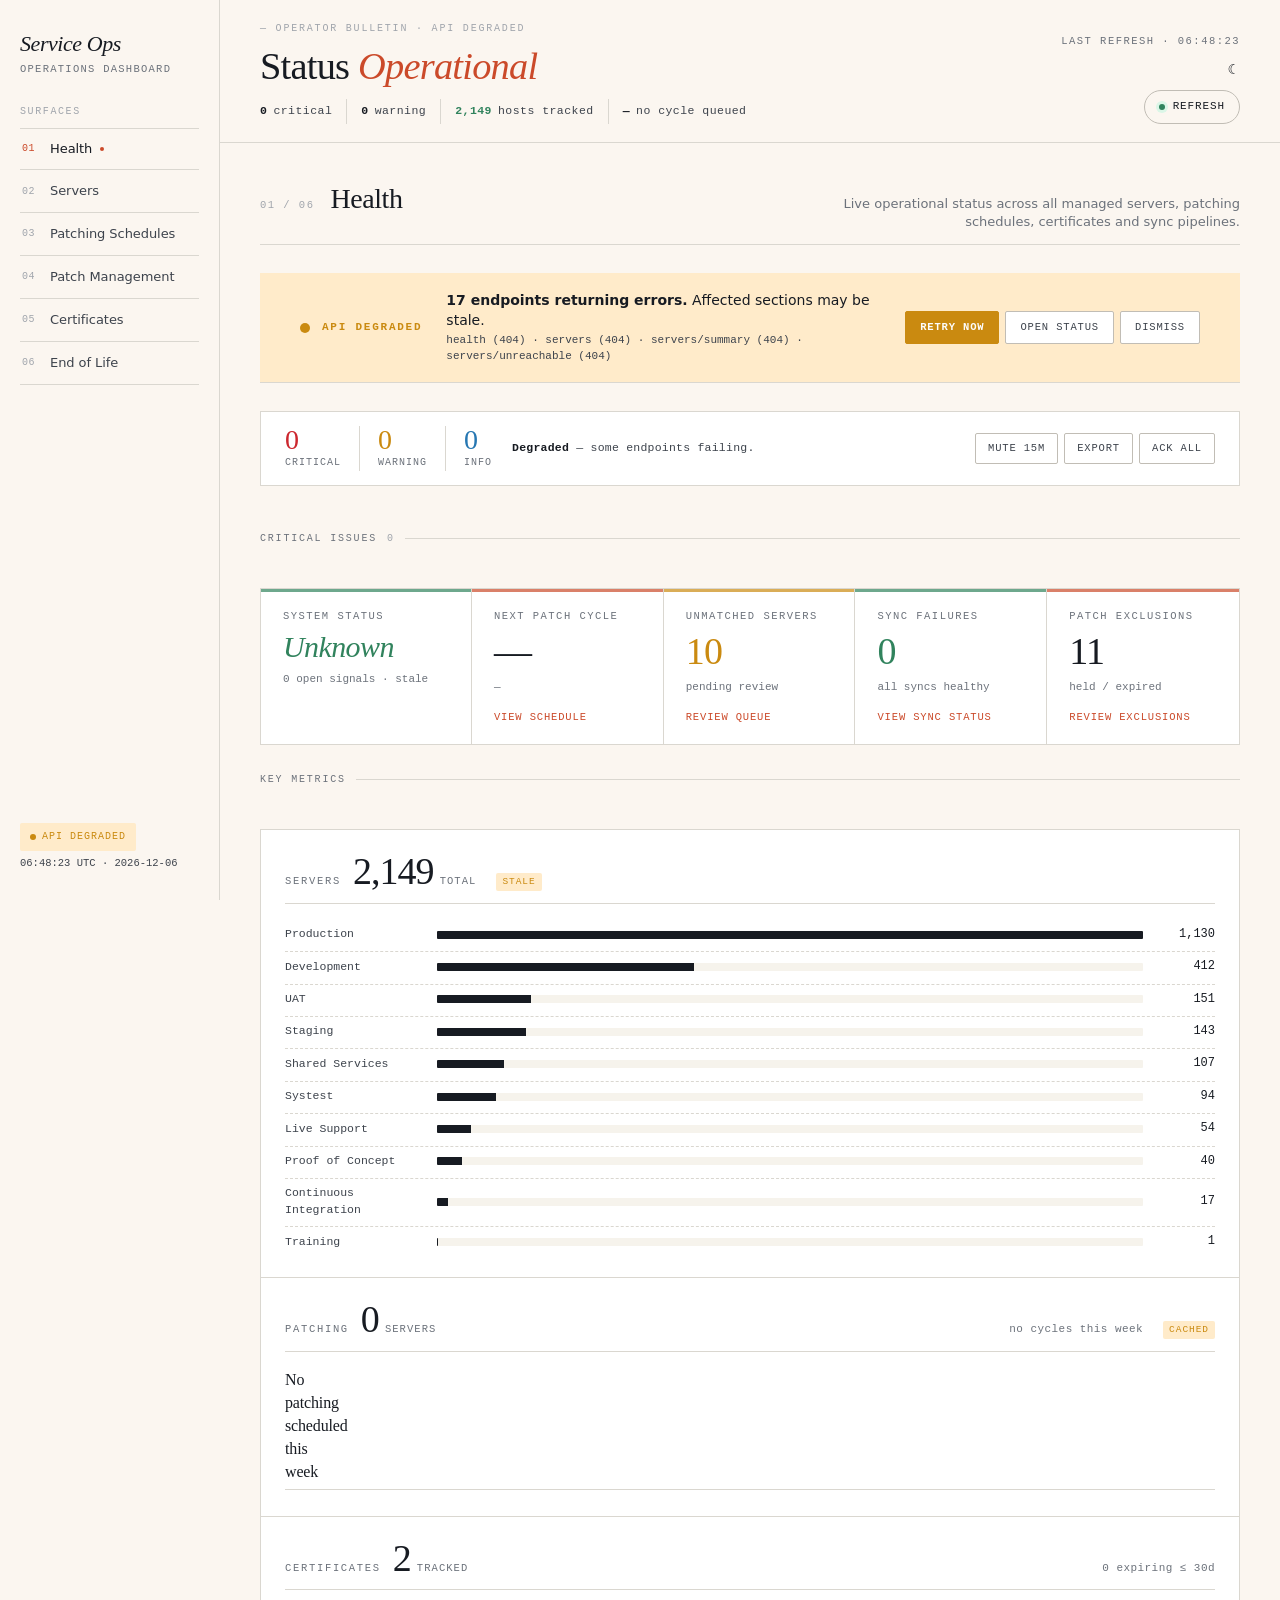
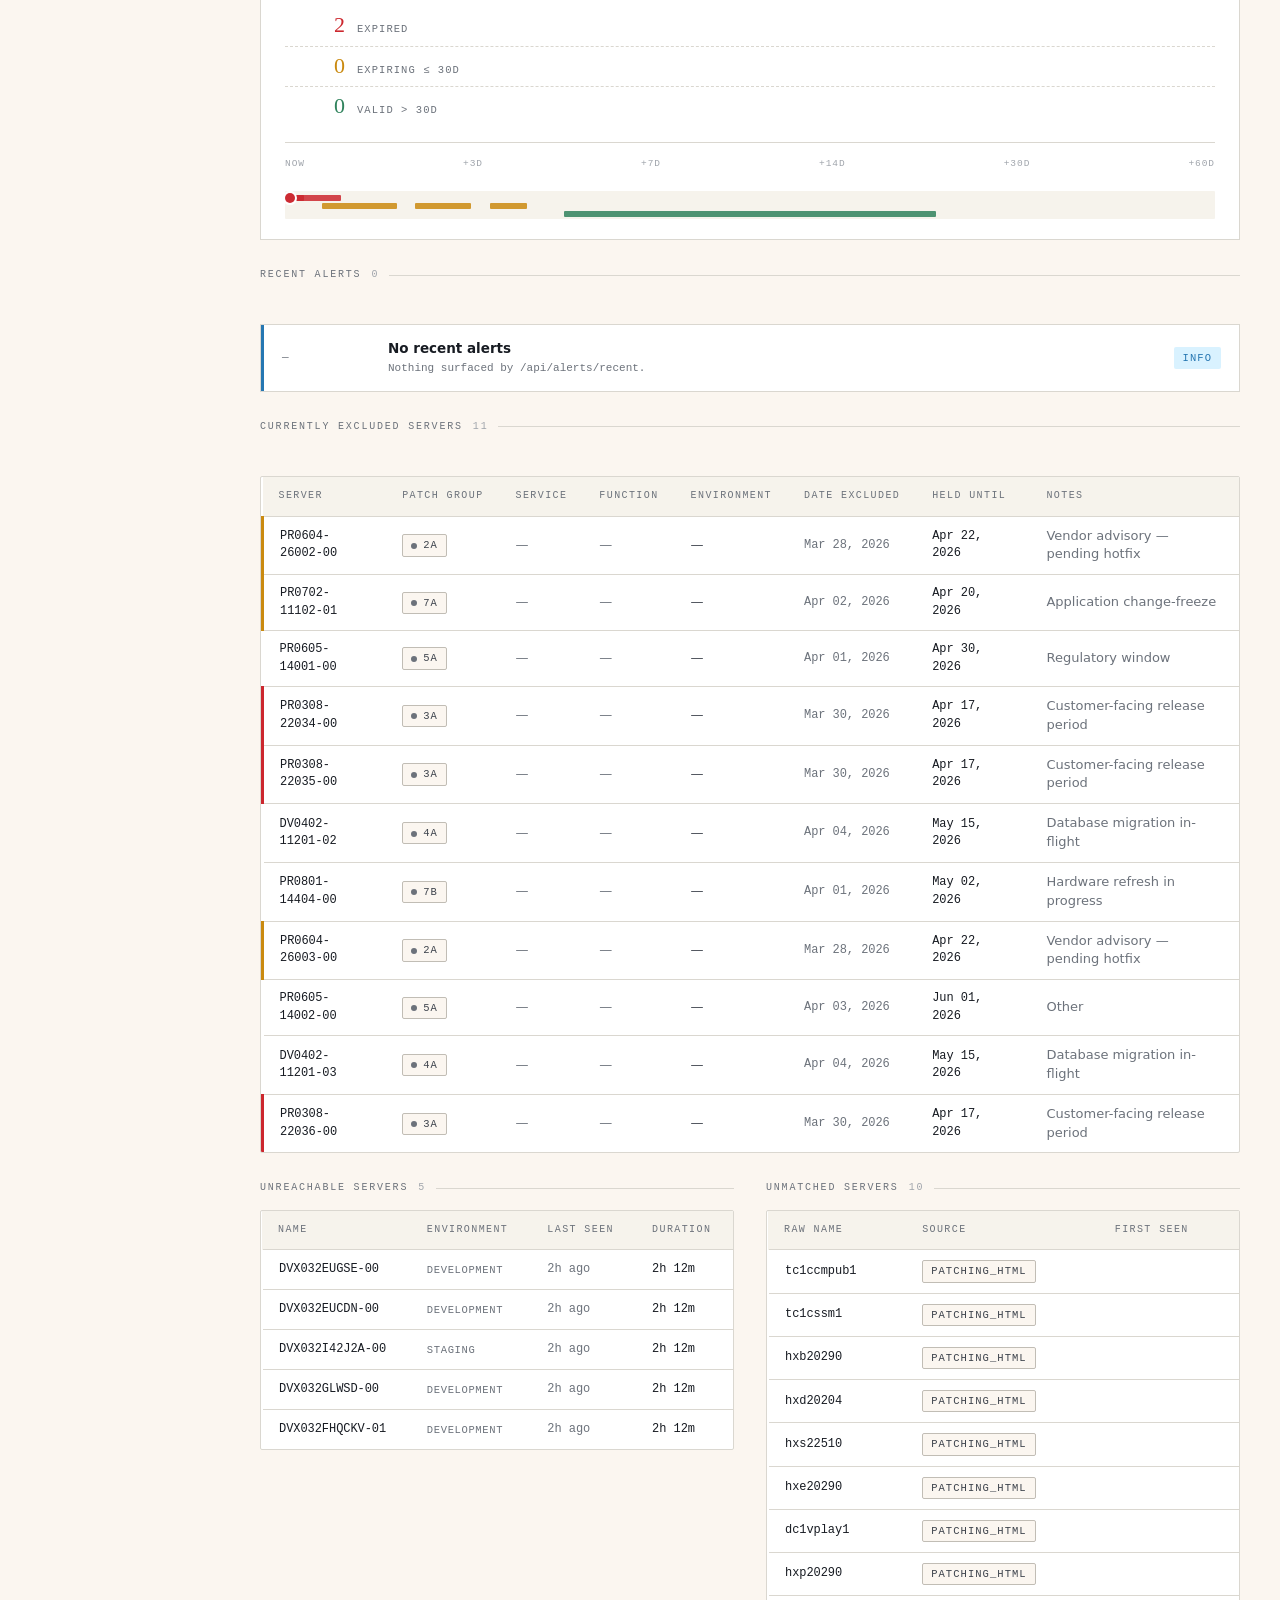
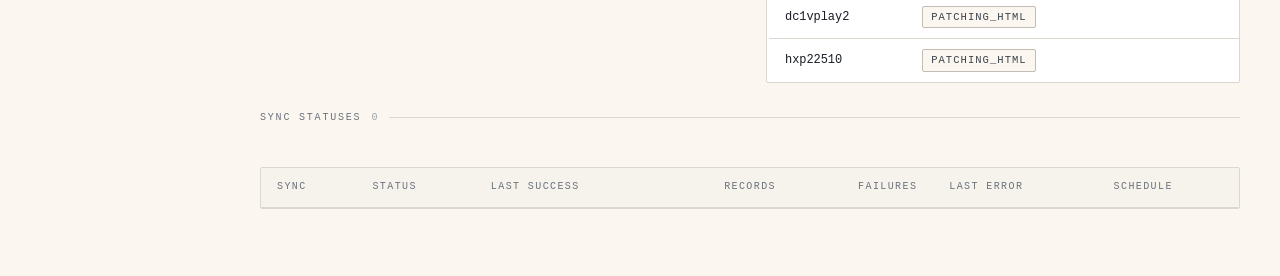
==== commit 6dbe017f: "Merged op-pages-v2 and v3 into op-pages.js" ====
--- a/frontend/index.html
+++ b/frontend/index.html
@@ -40,10 +40,9 @@
 </head>
 <body data-theme="light" data-alert-style="v2" data-accent="amber" data-surface="ivory" data-density="comfy">
 <div id="root"></div>
-<!-- Script order: pages-v2 then pages-v3 (overrides RENDER_PATCHING/PATCHMGMT) then app (drives state + router).
+<!-- Script order: pages (exposes RENDER_* and ROUTER) then app (drives state + router).
      op-boot.js is a module and runs last; it fetches real data and overwrites window.*_DATA globals. -->
-<script src="js/op-pages-v2.js?v=__BUILD_HASH__"></script>
-<script src="js/op-pages-v3.js?v=__BUILD_HASH__"></script>
+<script src="js/op-pages.js?v=__BUILD_HASH__"></script>
 <script src="js/op-app.js?v=__BUILD_HASH__"></script>
 <script type="module" src="js/op-boot.js?v=__BUILD_HASH__"></script>
 </body>
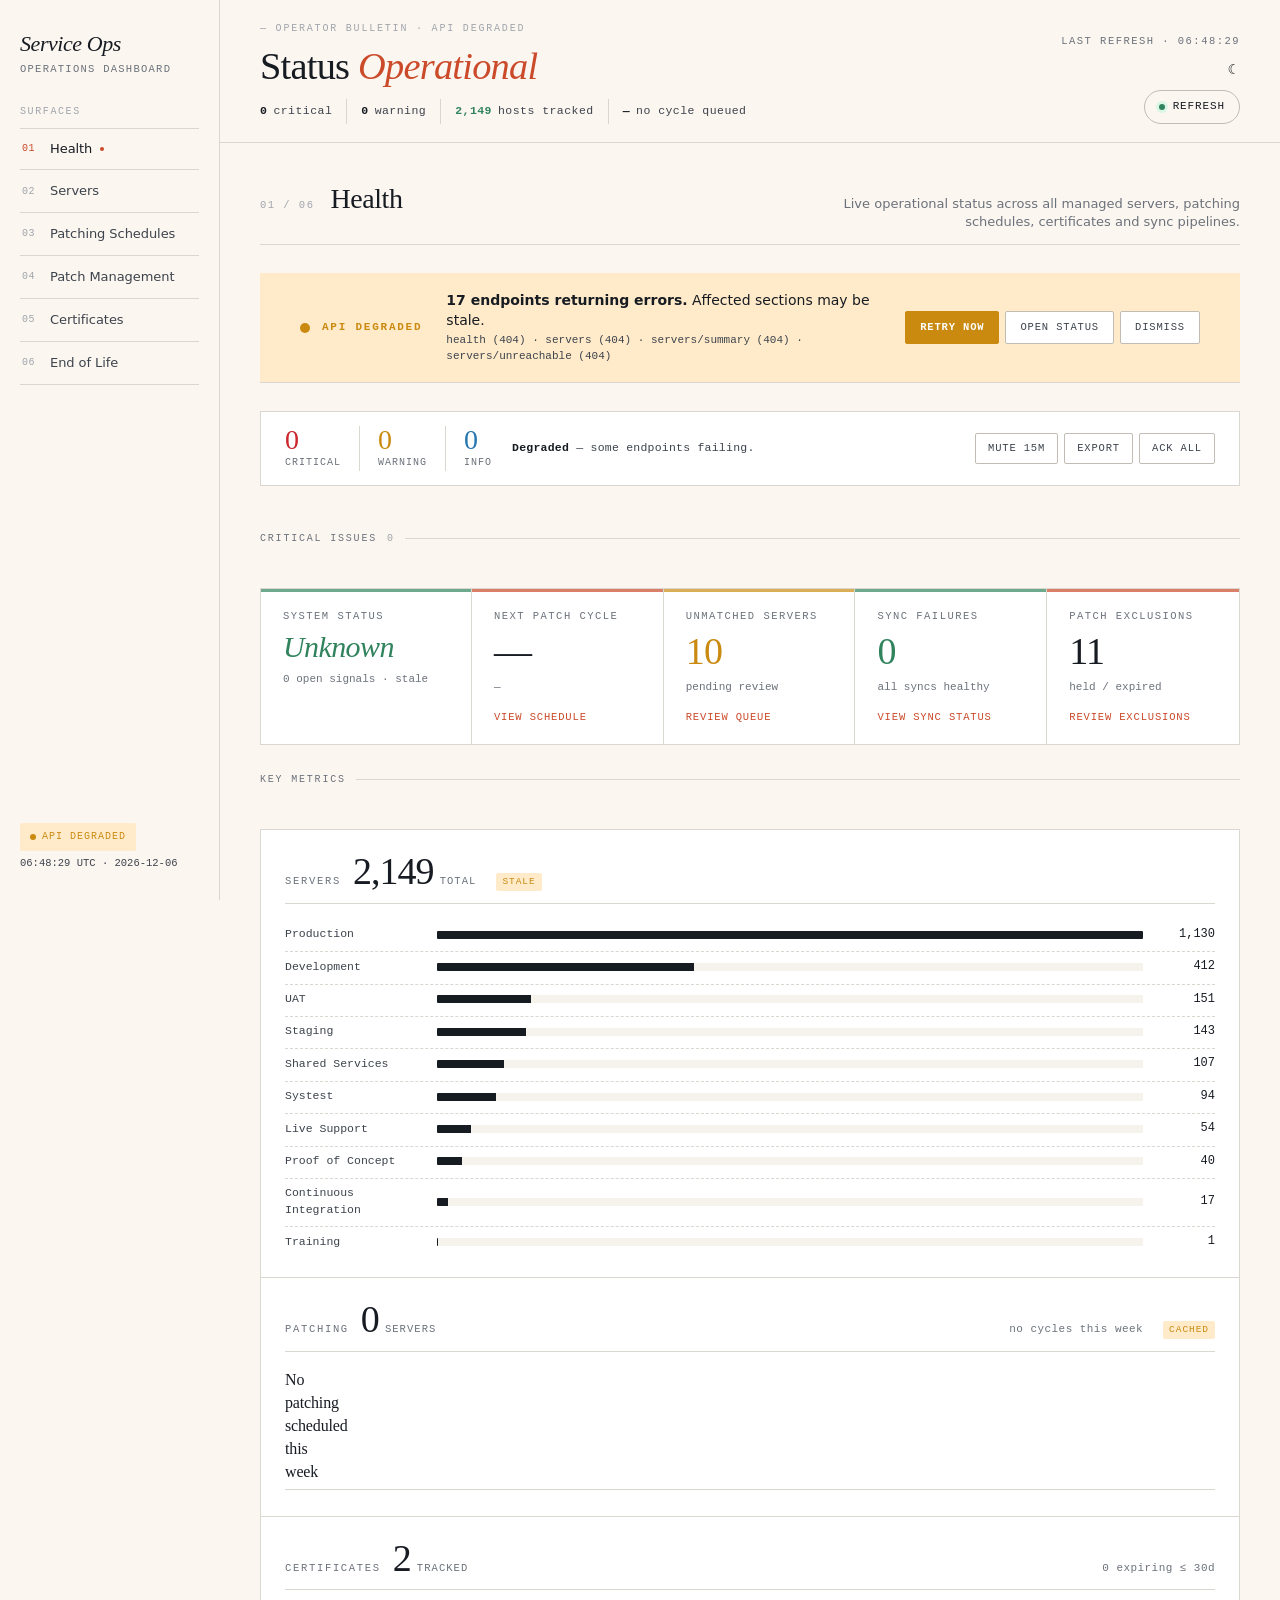
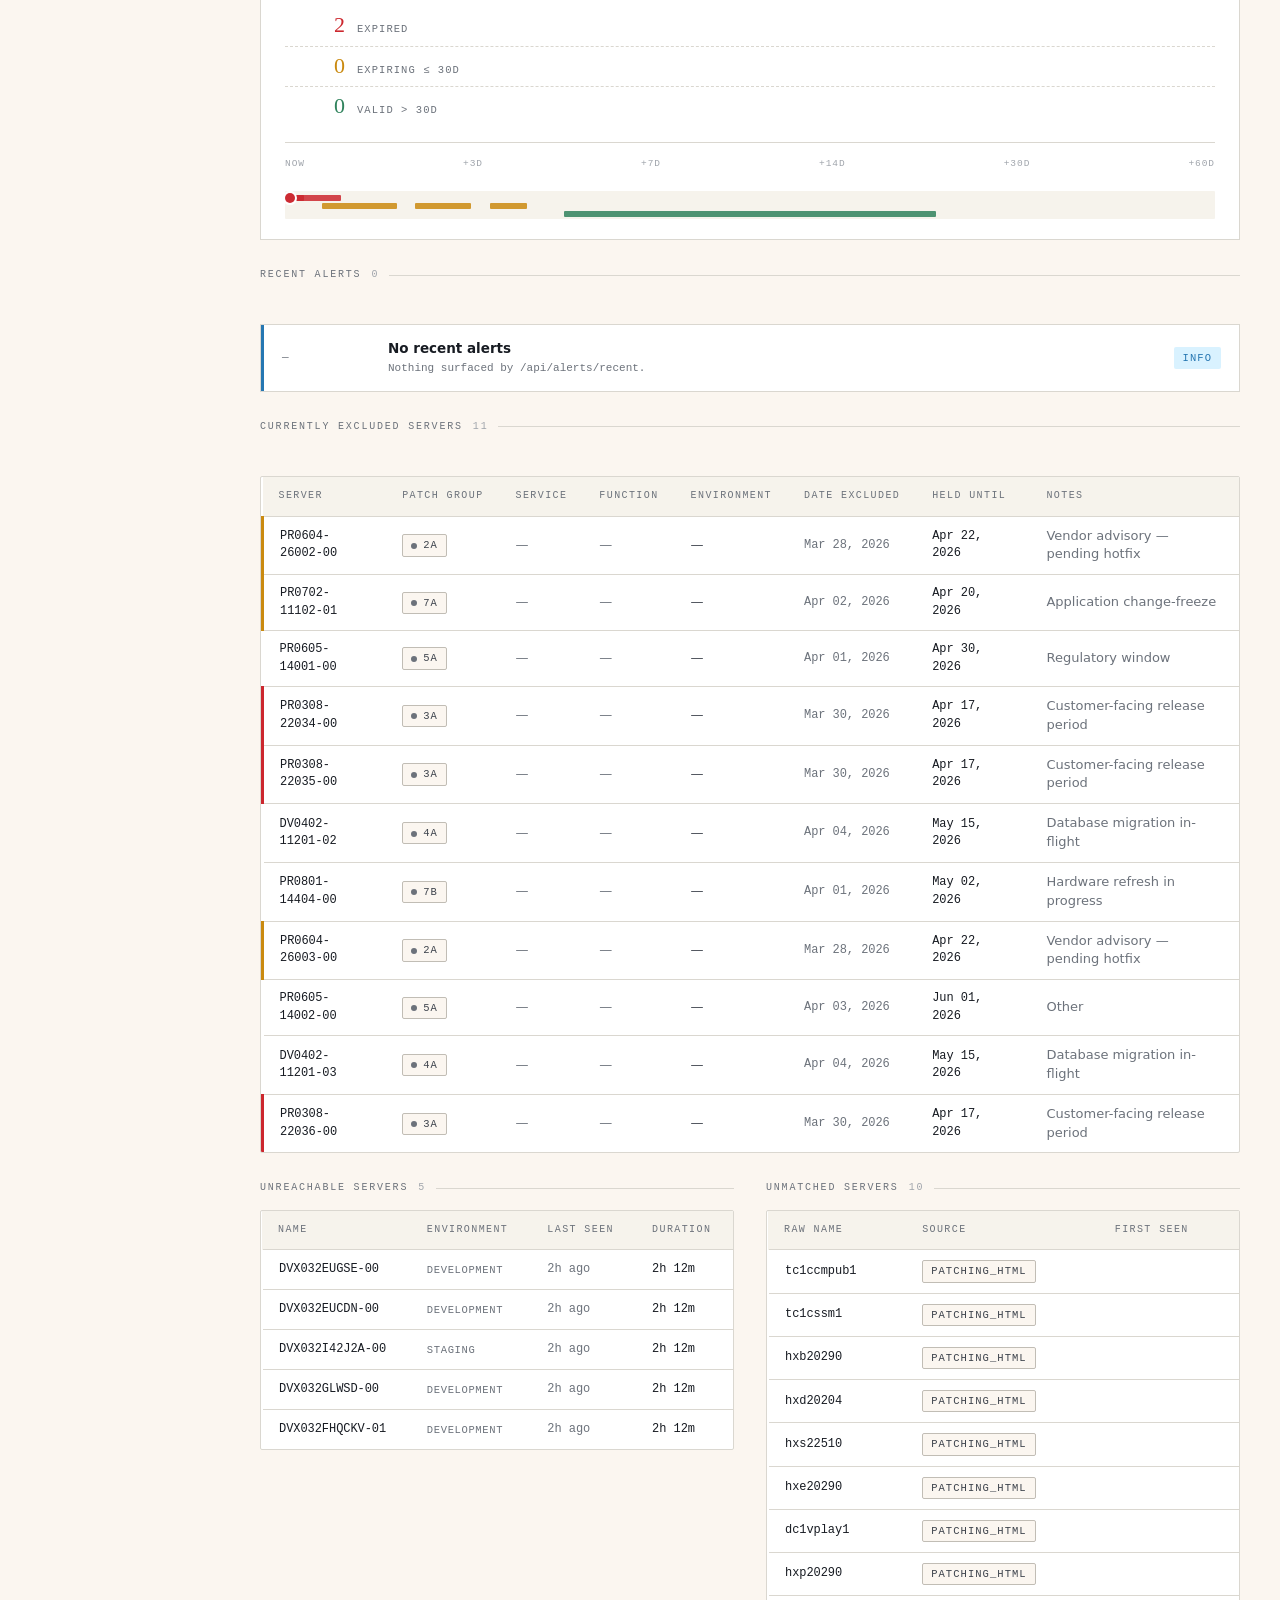
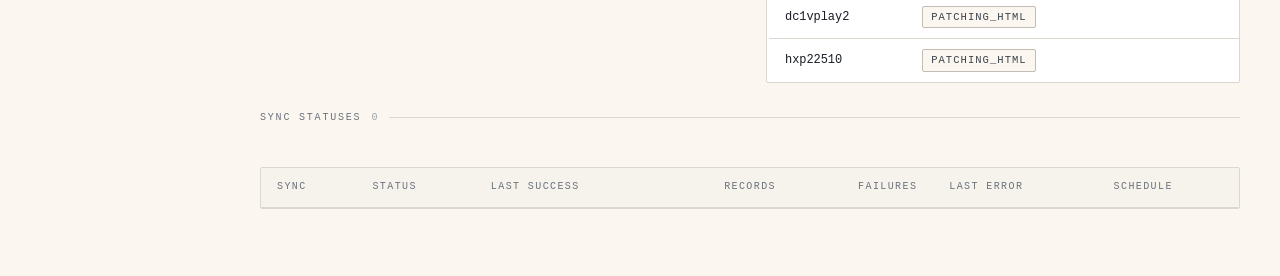
==== commit 8950eb0b: "Merged op-pages-v2 and v3 into op-pages.js" ====
--- a/frontend/index.html
+++ b/frontend/index.html
@@ -40,8 +40,10 @@
 </head>
 <body data-theme="light" data-alert-style="v2" data-accent="amber" data-surface="ivory" data-density="comfy">
 <div id="root"></div>
-<!-- Script order: pages (exposes RENDER_* and ROUTER) then app (drives state + router).
-     op-boot.js is a module and runs last; it fetches real data and overwrites window.*_DATA globals. -->
+<!-- Script order: op-h first (shared DOM helper on window.H), then pages (exposes
+     RENDER_* and ROUTER), then app (drives state + router). op-boot.js is a module
+     and runs last; it fetches real data and overwrites window.*_DATA globals. -->
+<script src="js/op-h.js?v=__BUILD_HASH__"></script>
 <script src="js/op-pages.js?v=__BUILD_HASH__"></script>
 <script src="js/op-app.js?v=__BUILD_HASH__"></script>
 <script type="module" src="js/op-boot.js?v=__BUILD_HASH__"></script>
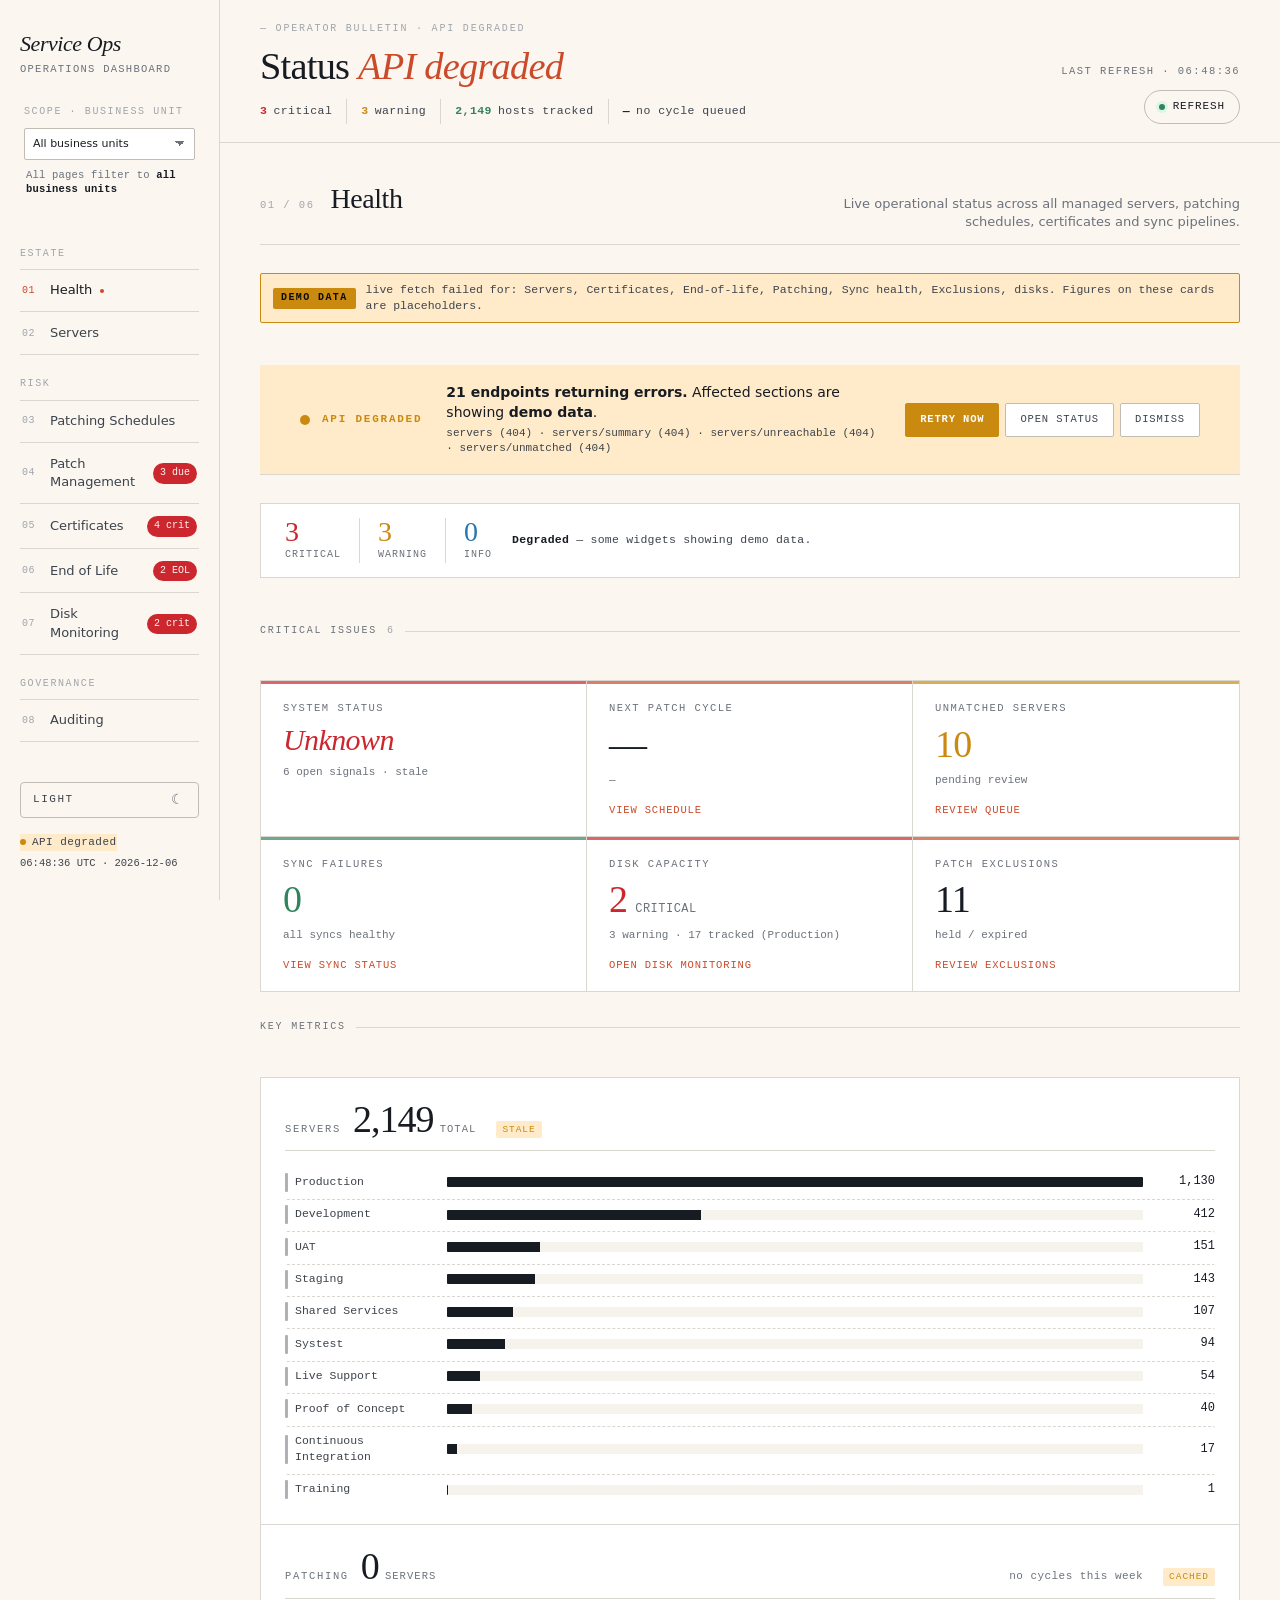
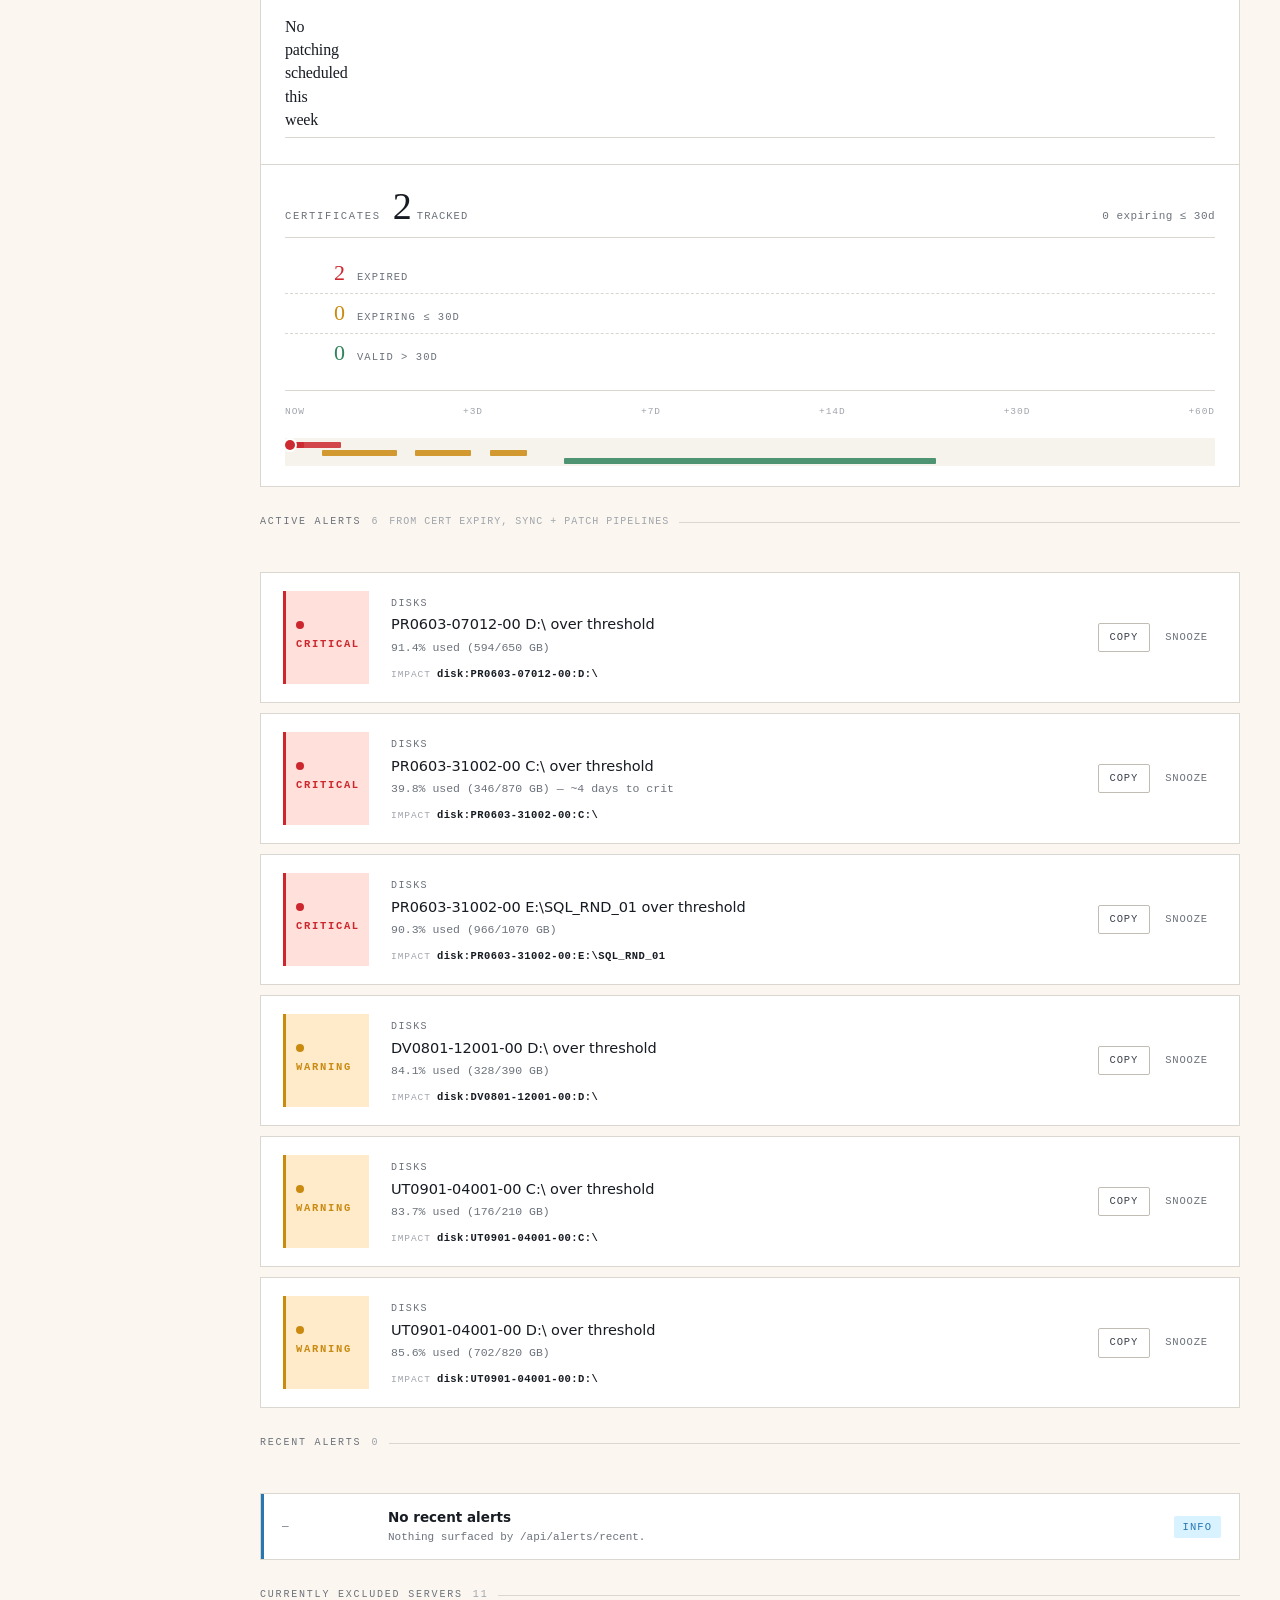
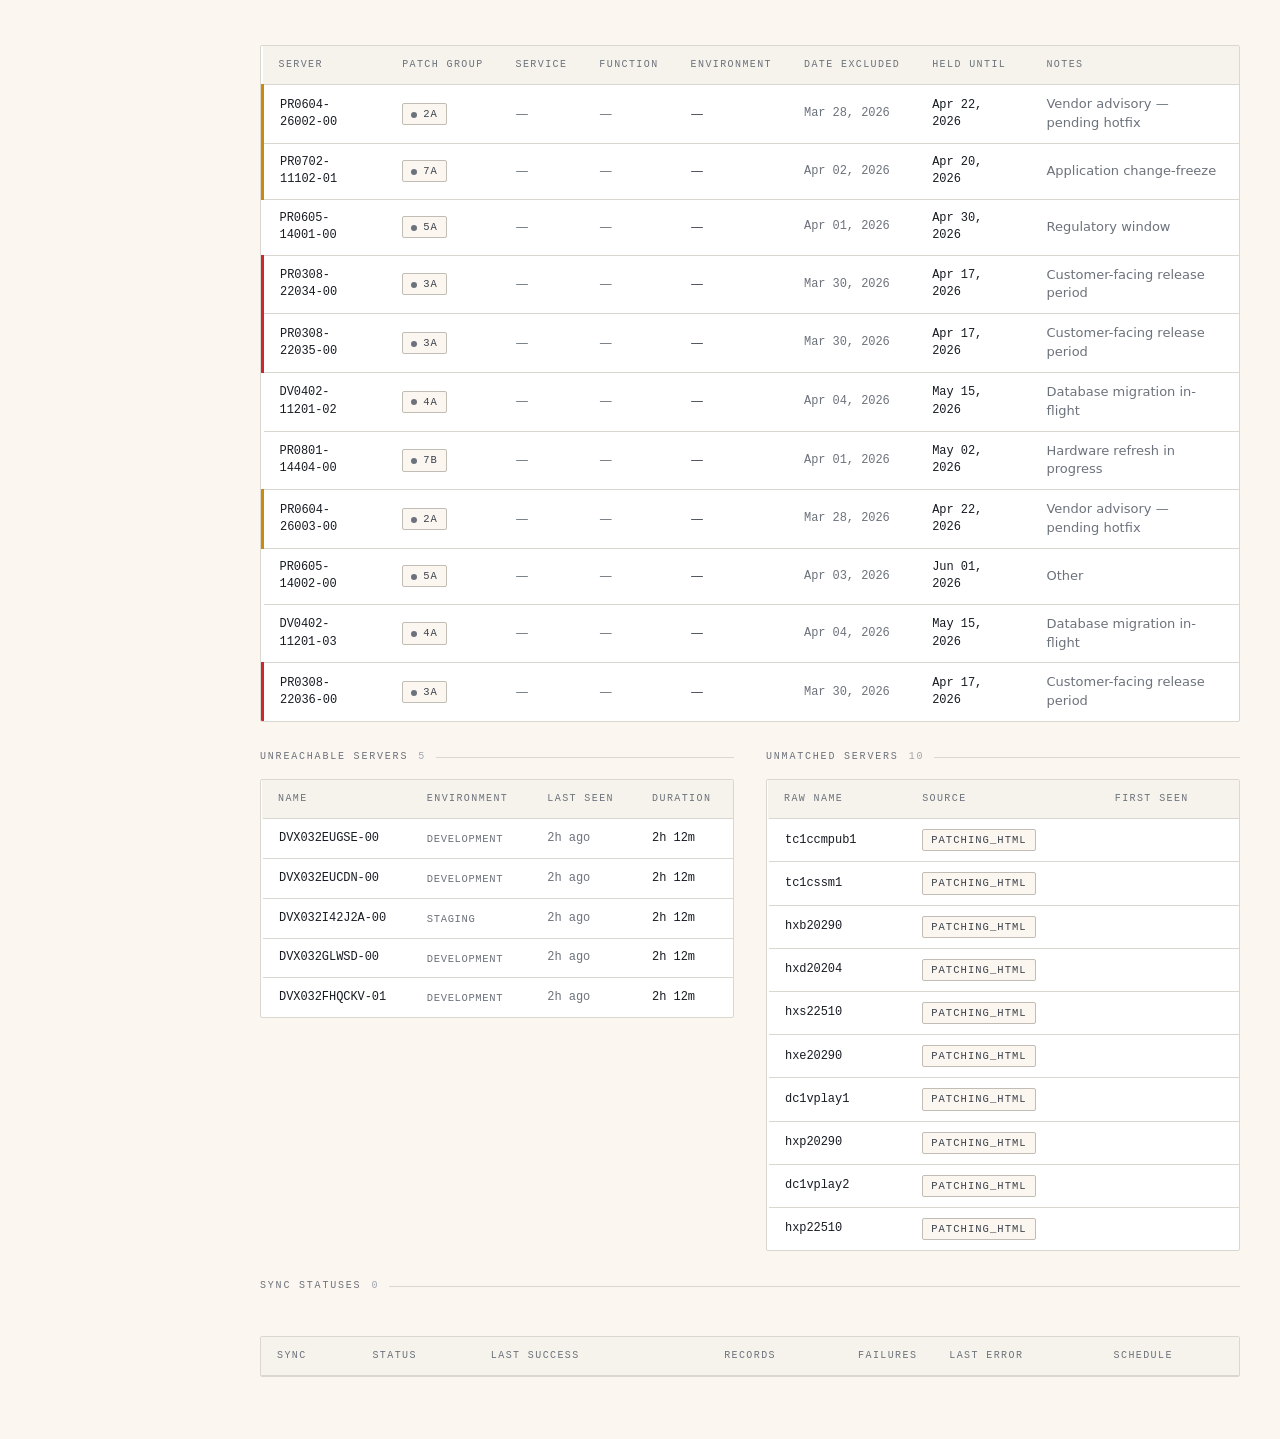
==== commit 0f7cbb0e: "Added a new governance front end demo section" ====
--- a/frontend/index.html
+++ b/frontend/index.html
@@ -44,6 +44,7 @@
      RENDER_* and ROUTER), then app (drives state + router). op-boot.js is a module
      and runs last; it fetches real data and overwrites window.*_DATA globals. -->
 <script src="js/op-h.js?v=__BUILD_HASH__"></script>
+<script src="js/auditing-demo-data.js?v=__BUILD_HASH__"></script>
 <script src="js/op-pages.js?v=__BUILD_HASH__"></script>
 <script src="js/op-app.js?v=__BUILD_HASH__"></script>
 <script type="module" src="js/op-boot.js?v=__BUILD_HASH__"></script>
--- a/frontend/css/op-layout.css
+++ b/frontend/css/op-layout.css
@@ -51,6 +51,9 @@
   color: var(--ink-4);
   margin-bottom: 8px;
 }
+/* Two-group rail (Operate / Manage) — spacing between groups so the labels
+   read as section headers rather than running together. */
+.rail-groups { display: flex; flex-direction: column; gap: 22px; }
 
 .nav-list {
   display: flex;
@@ -92,6 +95,7 @@
   border: 1px solid var(--rule);
 }
 .nav-item .flag.crit { color: var(--paper); background: var(--crit); border-color: transparent; }
+.nav-item .flag.warn { color: oklch(0.45 0.14 75); background: var(--warn-wash); border-color: transparent; }
 .nav-item.active { color: var(--ink); }
 .nav-item.active .idx { color: var(--signal); }
 .nav-item.active .label::after {
@@ -213,6 +217,19 @@
   box-shadow: 0 0 0 3px var(--ok-wash);
 }
 
+.theme-toggle {
+  width: 32px; height: 32px;
+  display: inline-flex; align-items: center; justify-content: center;
+  border: 1px solid var(--rule-2);
+  border-radius: 999px;
+  background: var(--paper);
+  color: var(--ink-2);
+  font-size: 14px; line-height: 1;
+  cursor: pointer;
+  transition: all var(--t);
+}
+.theme-toggle:hover { border-color: var(--ink); color: var(--ink); background: var(--card); }
+
 /* ── PAGE LAYOUT ─────────────────────────────────────── */
 .page {
   padding: 36px 40px 72px;
--- a/frontend/css/op-components.css
+++ b/frontend/css/op-components.css
@@ -129,6 +129,7 @@
 }
 table.op thead th.sortable { cursor: pointer; }
 table.op thead th.sortable:hover { color: var(--ink); }
+table.op thead th.num { text-align: right; }
 table.op thead th .caret {
   display: inline-block;
   margin-left: 4px;
@@ -332,14 +333,33 @@
 .env-bars {
   border: 1px solid var(--rule);
   background: var(--card);
-  padding: 20px;
+  padding: 12px 16px;
+  min-width: 0;
 }
 .env-row {
+  position: relative;
   display: grid;
-  grid-template-columns: 160px 1fr 80px;
-  align-items: center;
-  gap: 16px;
-  padding: 8px 0;
+  grid-template-columns: minmax(0, 150px) minmax(80px, 1fr) 64px;
+  align-items: center;
+  gap: 12px;
+  padding: 8px 10px 8px 12px;
+  cursor: pointer;
+  border-radius: 2px;
+  transition: background var(--t);
+  min-width: 0;
+}
+.env-row::before {
+  /* thin left accent = this row's colour slug, visible at rest */
+  content: '';
+  position: absolute;
+  left: 0;
+  top: 18%;
+  bottom: 18%;
+  width: 3px;
+  background: var(--env-accent, var(--ink-3));
+  border-radius: 1px;
+  opacity: 0.55;
+  transition: opacity var(--t), width var(--t), top var(--t), bottom var(--t);
 }
 .env-row + .env-row { border-top: 1px dashed var(--rule); }
 .env-row .name {
@@ -348,46 +368,115 @@
   text-transform: uppercase;
   letter-spacing: 0.08em;
   color: var(--ink-2);
+  transition: color var(--t);
 }
 .env-row .bar {
-  height: 8px;
+  height: 10px;
   background: var(--paper-2);
   border-radius: 1px;
   position: relative;
   overflow: hidden;
+  transition: height var(--t), background var(--t);
 }
 .env-row .bar .fill {
   position: absolute;
   inset: 0 auto 0 0;
-  background: var(--ink);
-}
-/* Prod bar gets a subtle tint but not the signal colour —
-   signal is reserved for the active filter state. */
-.env-row.prod .bar .fill { background: var(--ink-2); }
+  background: var(--env-accent, var(--ink));
+  transition: background var(--t);
+}
 .env-row .count {
   font-family: var(--mono);
   font-size: 12px;
+  font-variant-numeric: tabular-nums;
   color: var(--ink);
   text-align: right;
 }
+
+/* Hover — small lift */
+.env-row:hover { background: var(--paper-2); }
+.env-row:hover::before { opacity: 0.9; width: 4px; }
 .env-row:hover .name { color: var(--ink); }
-.env-row:hover .bar { background: var(--paper-3); }
+
+/* Focus — keyboard ring */
 .env-row:focus-visible {
-  outline: 2px solid var(--signal);
+  outline: 2px solid var(--env-accent, var(--signal));
   outline-offset: 2px;
-  border-radius: 2px;
-}
-.env-row.active {
-  background: var(--signal-wash);
-  padding-left: 6px;
-  padding-right: 6px;
-  border-radius: 2px;
-  border-left: 3px solid var(--signal);
-  padding-left: 9px;
-}
-.env-row.active .name { color: var(--ink); font-weight: 600; }
-.env-row.active .bar .fill { background: var(--signal); }
-.env-row.active .count { color: var(--signal-2); font-weight: 600; }
+}
+
+/* ACTIVE (selected filter) — unmistakable */
+.env-row.is-active {
+  background: var(--env-wash, var(--signal-wash));
+  box-shadow: inset 0 0 0 1px var(--env-accent, var(--signal));
+}
+.env-row.is-active::before {
+  width: 5px;
+  top: 6%;
+  bottom: 6%;
+  opacity: 1;
+}
+.env-row.is-active .name {
+  color: var(--env-ink, var(--ink));
+  font-weight: 600;
+}
+/* SELECTED pill lives absolutely inside the row so it never disrupts
+   the grid or the bar (even when the name wraps to two lines). */
+.env-row.is-active::after {
+  content: 'SELECTED';
+  position: absolute;
+  top: 50%;
+  right: 78px;               /* clear of the count column */
+  transform: translateY(-50%);
+  padding: 2px 6px;
+  font-family: var(--mono);
+  font-size: 9px;
+  letter-spacing: 0.14em;
+  color: var(--paper);
+  background: var(--env-accent, var(--signal));
+  border-radius: 1px;
+  pointer-events: none;
+  white-space: nowrap;
+  z-index: 1;
+}
+.env-row.is-active .bar { height: 12px; }
+.env-row.is-active .count {
+  color: var(--env-ink, var(--signal-2));
+  font-weight: 600;
+}
+
+/* ── Per-env colour tokens ────────────────────────────────
+   Each env gets its own accent + a soft wash for the active
+   state. Values are hand-balanced against --paper / --card so
+   no row dominates at rest, but a selected row is obvious.
+   ──────────────────────────────────────────────────────── */
+.env-row.env-production     { --env-accent:#1f2a44; --env-ink:#111827; --env-wash:#eef1fa; }
+.env-row.env-development    { --env-accent:#2b6cb0; --env-ink:#1b4878; --env-wash:#e8f1fb; }
+.env-row.env-uat            { --env-accent:#b7791f; --env-ink:#7b4f0a; --env-wash:#fbf3e3; }
+.env-row.env-staging        { --env-accent:#805ad5; --env-ink:#553c9a; --env-wash:#f1ebfb; }
+.env-row.env-shared-services{ --env-accent:#38a169; --env-ink:#22543d; --env-wash:#e6f4ec; }
+.env-row.env-systest        { --env-accent:#d69e2e; --env-ink:#7b5a11; --env-wash:#faf1d9; }
+.env-row.env-live-support   { --env-accent:#c53030; --env-ink:#742020; --env-wash:#fbe6e6; }
+.env-row.env-proof-of-concept { --env-accent:#00a3a3; --env-ink:#115e5e; --env-wash:#e1f3f3; }
+.env-row.env-continuous-integration { --env-accent:#dd6b20; --env-ink:#7c3d0f; --env-wash:#fbebde; }
+.env-row.env-training       { --env-accent:#718096; --env-ink:#3c4653; --env-wash:#eef1f4; }
+
+/* Dark-theme tints — brighter accents, subtler washes */
+[data-theme="dark"] .env-row.env-production     { --env-accent:#9aa7c7; --env-ink:#cdd4e4; --env-wash:rgba(154,167,199,0.14); }
+[data-theme="dark"] .env-row.env-development    { --env-accent:#63b3ed; --env-ink:#bee3f8; --env-wash:rgba(99,179,237,0.14); }
+[data-theme="dark"] .env-row.env-uat            { --env-accent:#ecc94b; --env-ink:#faf089; --env-wash:rgba(236,201,75,0.14); }
+[data-theme="dark"] .env-row.env-staging        { --env-accent:#b794f4; --env-ink:#d6bcfa; --env-wash:rgba(183,148,244,0.14); }
+[data-theme="dark"] .env-row.env-shared-services{ --env-accent:#68d391; --env-ink:#9ae6b4; --env-wash:rgba(104,211,145,0.14); }
+[data-theme="dark"] .env-row.env-systest        { --env-accent:#f6ad55; --env-ink:#fbd38d; --env-wash:rgba(246,173,85,0.14); }
+[data-theme="dark"] .env-row.env-live-support   { --env-accent:#fc8181; --env-ink:#feb2b2; --env-wash:rgba(252,129,129,0.14); }
+[data-theme="dark"] .env-row.env-proof-of-concept { --env-accent:#4fd1c5; --env-ink:#81e6d9; --env-wash:rgba(79,209,197,0.14); }
+[data-theme="dark"] .env-row.env-continuous-integration { --env-accent:#f6ad55; --env-ink:#fbd38d; --env-wash:rgba(246,173,85,0.14); }
+[data-theme="dark"] .env-row.env-training       { --env-accent:#a0aec0; --env-ink:#cbd5e0; --env-wash:rgba(160,174,192,0.14); }
+
+/* Tiny button variant used beside section labels */
+.btn.xs {
+  font-size: 9.5px;
+  padding: 3px 8px;
+  letter-spacing: 0.10em;
+}
 
 /* ── CERTIFICATE TIMELINE ────────────────────────────── */
 .cert-strip {
@@ -499,6 +588,177 @@
 .cert-strip-legend .sw.warn { background: var(--warn); }
 .cert-strip-legend .sw.ok   { background: var(--ok); }
 .cert-strip-legend .sw.exp  { background: var(--ink); }
+
+/* ── BU SCOPE (rail global filter) ──────────────────── */
+.bu-scope-wrap {
+  padding: 0 4px;
+  margin-bottom: 22px;
+}
+.bu-scope-wrap .rail-section-label {
+  margin-bottom: 8px;
+}
+select.bu-scope {
+  width: 100%;
+  height: 32px;
+  padding: 0 24px 0 8px;
+  border: 1px solid var(--rule-2);
+  border-radius: 2px;
+  background: var(--card);
+  color: var(--ink);
+  /* Sans-serif (vs the mono used elsewhere in the rail) so longer BU names
+     like "Contoso London Market" / "Contoso Special Risks" actually fit
+     without truncation. Mono is ~25% wider per glyph at the same size. */
+  font-family: inherit;
+  font-size: 11px;
+  letter-spacing: 0;
+  cursor: pointer;
+  transition: border-color var(--t);
+  text-overflow: ellipsis;
+  /* Restore the chevron in dark themes where the default disappears against
+     the dark dropdown background. */
+  appearance: none;
+  -webkit-appearance: none;
+  -moz-appearance: none;
+  background-image: linear-gradient(45deg, transparent 50%, var(--ink-3) 50%),
+                    linear-gradient(135deg, var(--ink-3) 50%, transparent 50%);
+  background-position: calc(100% - 14px) 50%, calc(100% - 9px) 50%;
+  background-size: 5px 5px, 5px 5px;
+  background-repeat: no-repeat;
+}
+select.bu-scope:focus { outline: none; border-color: var(--ink); }
+select.bu-scope option {
+  background: var(--card);
+  color: var(--ink);
+  font-size: 12px; /* native option list — most browsers ignore the parent's smaller size, so set explicitly to keep parity */
+}
+
+.bu-scope-note {
+  margin-top: 8px;
+  padding: 0 2px;
+  font-family: var(--mono);
+  font-size: 10.5px;
+  color: var(--ink-3);
+  letter-spacing: 0.02em;
+  line-height: 1.4;
+}
+.bu-scope-note b { color: var(--ink); font-weight: 600; }
+
+/* Theme toggle in the rail footer. Overrides every dimension that the global
+   .theme-toggle rule (32×32 round icon button) sets, since we want a wide
+   pill with the current theme name on the left and the swap-to glyph on
+   the right — like a select control rather than an icon button. */
+.rail-footer .theme-toggle {
+  width: 100%;
+  height: 36px;
+  display: inline-flex;
+  align-items: center;
+  justify-content: space-between;
+  gap: 8px;
+  padding: 0 12px;
+  border: 1px solid var(--rule-2);
+  border-radius: 4px;
+  background: transparent;
+  color: var(--ink-2);
+  font-family: var(--mono);
+  font-size: 11px;
+  text-transform: uppercase;
+  letter-spacing: 0.14em;
+  cursor: pointer;
+  margin-bottom: 12px;
+  transition: all var(--t);
+}
+.rail-footer .theme-toggle:hover { border-color: var(--ink); color: var(--ink); }
+.rail-footer .theme-toggle .glyph { font-size: 14px; line-height: 1; color: var(--ink-3); }
+
+/* Inline API status under the theme toggle: just a colored dot + plain mono
+   text, no pill wash. The .off / .warn variants colour the dot only — text
+   colour stays neutral so the row blends with the surrounding rail-footer
+   metadata rather than competing with it. */
+.rail-footer .rail-api {
+  background: transparent;
+  padding: 0;
+  border-radius: 0;
+  color: var(--ink-2);
+  text-transform: none;
+  letter-spacing: 0.04em;
+  font-size: 11px;
+}
+.rail-footer .rail-api .d { background: var(--ok); }
+.rail-footer .rail-api.off  { color: var(--ink-2); }
+.rail-footer .rail-api.off  .d { background: var(--crit); }
+.rail-footer .rail-api.warn { color: var(--ink-2); }
+.rail-footer .rail-api.warn .d { background: var(--warn); }
+
+/* ── SERVER DETAIL CARDS ──────────────────────────────── */
+.sd-card {
+  border: 1px solid var(--rule);
+  background: var(--card);
+  display: flex;
+  flex-direction: column;
+  min-width: 0;
+}
+.sd-card-head {
+  display: flex;
+  justify-content: space-between;
+  align-items: baseline;
+  padding: 18px 20px 14px;
+  border-bottom: 1px solid var(--rule);
+}
+.sd-card-title {
+  font-family: var(--display);
+  font-size: 22px;
+  font-weight: 400;
+  letter-spacing: -0.01em;
+  color: var(--ink);
+}
+.sd-card-sub {
+  font-family: var(--mono);
+  font-size: 10.5px;
+  text-transform: uppercase;
+  letter-spacing: 0.14em;
+  color: var(--ink-3);
+}
+.sd-card-body { padding: 4px 0 8px; }
+.sd-card-body table.op { border: none; }
+.sd-lifecycle {
+  padding: 6px 20px 14px;
+  display: grid;
+  grid-template-columns: 1fr auto;
+  row-gap: 10px;
+  column-gap: 24px;
+  font-size: 13px;
+}
+.sd-lifecycle .k { color: var(--ink-3); }
+.sd-lifecycle .v { color: var(--ink); text-align: right; font-variant-numeric: tabular-nums; }
+.sd-lifecycle .v.warn { color: var(--warn); }
+.sd-lifecycle .v.crit { color: var(--crit); }
+
+.sd-actions {
+  display: flex;
+  gap: 10px;
+  margin-bottom: 22px;
+}
+.sd-actions .btn {
+  font-family: var(--mono);
+  font-size: 11px;
+  text-transform: uppercase;
+  letter-spacing: 0.10em;
+}
+.sd-grid {
+  display: grid;
+  grid-template-columns: repeat(2, minmax(0, 1fr));
+  gap: 18px;
+}
+.sd-breadcrumb {
+  font-family: var(--mono);
+  font-size: 11px;
+  letter-spacing: 0.14em;
+  text-transform: uppercase;
+  color: var(--ink-3);
+  margin-left: auto;
+  align-self: center;
+}
+.sd-breadcrumb b { color: var(--ink); }
 
 /* ── FILTER BAR ──────────────────────────────────────── */
 .filters {
@@ -563,6 +823,38 @@
   font-weight: 600;
 }
 .filters .btn:disabled { opacity: 0.4; cursor: not-allowed; }
+
+/* Global .btn fallback — patching / patch-mgmt flows use .btn outside .filters */
+.btn {
+  height: 34px;
+  padding: 0 14px;
+  border: 1px solid var(--rule-2);
+  border-radius: 2px;
+  background: var(--card);
+  color: var(--ink);
+  font-size: 12px;
+  font-family: var(--mono);
+  text-transform: uppercase;
+  letter-spacing: 0.08em;
+  cursor: pointer;
+  transition: all var(--t);
+}
+.btn:hover { border-color: var(--ink); }
+.btn.primary {
+  background: var(--ink);
+  color: var(--paper);
+  border-color: var(--ink);
+  font-weight: 600;
+}
+.btn.primary:hover { background: var(--signal); border-color: var(--signal); }
+.btn.danger {
+  background: var(--crit);
+  color: oklch(0.98 0 0);
+  border-color: var(--crit);
+  font-weight: 600;
+}
+.btn.danger:hover { background: var(--signal-2); border-color: var(--signal-2); }
+.btn:disabled { opacity: 0.4; cursor: not-allowed; }
 
 /* ── PATCH BANNER ────────────────────────────────────── */
 .patch-banner {
@@ -1093,10 +1385,14 @@
 }
 .no-hits b { color: var(--ink); font-weight: 600; }
 
-/* ── CRITICAL ISSUES STRIP (Health page) ──────────── */
+/* ── CRITICAL ISSUES STRIP (Health / Patching summaries) ───────────
+   Cells auto-size equally based on how many you render (3 or 5). No
+   more hardcoded column widths — the grid uses repeat(auto-fit) so
+   any count of cells lines up cleanly.
+   ───────────────────────────────────────────────────────────────── */
 .crit-strip {
   display: grid;
-  grid-template-columns: 1.1fr 1fr 1fr 1fr 1fr;
+  grid-template-columns: repeat(auto-fit, minmax(220px, 1fr));
   gap: 0;
   border: 1px solid var(--rule);
   background: var(--card);
@@ -1192,3 +1488,84 @@
   .crit-strip .cs-cell { border-right: none; border-bottom: 1px solid var(--rule); }
   .crit-strip .cs-cell:nth-child(odd) { border-right: 1px solid var(--rule); }
 }
+
+/* 6-cell Health strip: avoid 5+1 orphan on intermediate widths (Surface,
+   1366x768 laptops) by stepping to a clean 3x2 grid. Bounded above 1100px
+   so the existing 2-col fallback still wins on narrower viewports. */
+@media (min-width: 1101px) and (max-width: 1500px) {
+  .crit-strip-6 { grid-template-columns: repeat(3, 1fr); }
+  .crit-strip-6 .cs-cell:nth-child(3n) { border-right: none; }
+  .crit-strip-6 .cs-cell:nth-child(-n+3) { border-bottom: 1px solid var(--rule); }
+}
+
+/* ── TABS (Patching Schedules, Patch Management) ─────── */
+.tabs {
+  display: flex;
+  gap: 0;
+  border-bottom: 1px solid var(--rule);
+  margin: 4px 0 24px;
+  padding: 0;
+  align-items: stretch;
+}
+.tabs .tab {
+  appearance: none;
+  -webkit-appearance: none;
+  background: transparent;
+  border: none;
+  border-bottom: 2px solid transparent;
+  padding: 14px 22px 12px;
+  margin: 0;
+  margin-bottom: -1px;
+  font-family: var(--mono);
+  font-size: 11px;
+  font-weight: 500;
+  letter-spacing: 0.1em;
+  text-transform: uppercase;
+  color: var(--ink-3);
+  cursor: pointer;
+  display: inline-flex;
+  align-items: center;
+  gap: 10px;
+  transition: color var(--t), border-color var(--t);
+  position: relative;
+}
+.tabs .tab:hover {
+  color: var(--ink-2);
+  border-bottom-color: var(--rule-2);
+}
+.tabs .tab.on {
+  color: var(--ink);
+  border-bottom-color: var(--ink);
+  font-weight: 600;
+}
+.tabs .tab .n {
+  display: inline-flex;
+  align-items: center;
+  justify-content: center;
+  min-width: 20px;
+  height: 18px;
+  padding: 0 6px;
+  background: var(--paper-2);
+  border: 1px solid var(--rule-2);
+  border-radius: 2px;
+  font-family: var(--mono);
+  font-size: 10px;
+  font-weight: 600;
+  letter-spacing: 0.04em;
+  color: var(--ink-3);
+}
+.tabs .tab.on .n {
+  background: var(--ink);
+  color: var(--paper);
+  border-color: var(--ink);
+}
+
+/* Section labels used by pages-v3 — small .ct helper */
+.section-label .ct {
+  font-family: var(--mono);
+  font-size: 10.5px;
+  letter-spacing: 0.08em;
+  text-transform: uppercase;
+  color: var(--ink-3);
+  font-weight: 500;
+}
--- a/frontend/css/op-states.css
+++ b/frontend/css/op-states.css
@@ -153,3 +153,35 @@
 .rail-api.off { background: var(--crit-wash); color: var(--crit); }
 .rail-api.warn { background: var(--warn-wash); color: var(--warn); }
 .rail-api .d { width: 6px; height: 6px; border-radius: 999px; background: currentColor; }
+
+/* Per-widget DEMO ribbon — rendered on a page whose source endpoint failed
+   and the view is showing the pre-seeded demo data instead of live figures.
+   The colour pairs mirror .stale-chip.off to inherit its theme behaviour. */
+.demo-ribbon-row {
+  display: flex;
+  align-items: center;
+  gap: 10px;
+  margin: 0 0 14px 0;
+  padding: 8px 12px;
+  border: 1px solid var(--warn);
+  border-radius: 2px;
+  background: var(--warn-wash);
+}
+.demo-ribbon {
+  font-family: var(--mono);
+  font-size: 10px;
+  letter-spacing: 0.14em;
+  text-transform: uppercase;
+  font-weight: 700;
+  padding: 3px 8px;
+  border-radius: 2px;
+  background: var(--warn);
+  color: oklch(0.15 0 0);
+  flex-shrink: 0;
+}
+.demo-ribbon-note {
+  font-family: var(--mono);
+  font-size: 11.5px;
+  color: var(--ink-2);
+  line-height: 1.4;
+}
--- a/frontend/css/op-alerts.css
+++ b/frontend/css/op-alerts.css
@@ -41,6 +41,15 @@
   display: flex;
   align-items: center;
   gap: 8px;
+}
+.alert .a-body .a-source {
+  display: inline-block;
+  font-family: var(--mono);
+  font-size: 10px;
+  letter-spacing: 0.14em;
+  text-transform: uppercase;
+  color: var(--ink-3);
+  margin-bottom: 4px;
 }
 .alert .a-body .a-title {
   font-size: 14.5px;
@@ -459,7 +468,7 @@
 /* Scenario-specific severity summary bar */
 .sev-summary {
   display: grid;
-  grid-template-columns: auto 1fr auto;
+  grid-template-columns: auto 1fr;
   gap: 20px;
   align-items: center;
   padding: 14px 24px;
@@ -505,23 +514,6 @@
   letter-spacing: 0.02em;
 }
 .sev-summary .tagline b { color: var(--ink); font-weight: 600; }
-.sev-summary .actions {
-  display: flex;
-  gap: 6px;
-}
-.sev-summary .actions button {
-  font-family: var(--mono);
-  font-size: 10.5px;
-  letter-spacing: 0.08em;
-  text-transform: uppercase;
-  padding: 7px 12px;
-  border: 1px solid var(--rule-2);
-  border-radius: 2px;
-  background: var(--card);
-  color: var(--ink-2);
-  cursor: pointer;
-}
-.sev-summary .actions button:hover { border-color: var(--ink); color: var(--ink); }
 
 /* =========================================================
    LOUD PAGE-LEVEL BANNER (replaces api-banner depending on style)
@@ -791,7 +783,7 @@
   gap: 2px;
 }
 .metric-card .env-row {
-  padding: 6px 0;
+  padding: 6px 0 6px 10px;
   grid-template-columns: 140px 1fr 60px;
   gap: 12px;
 }
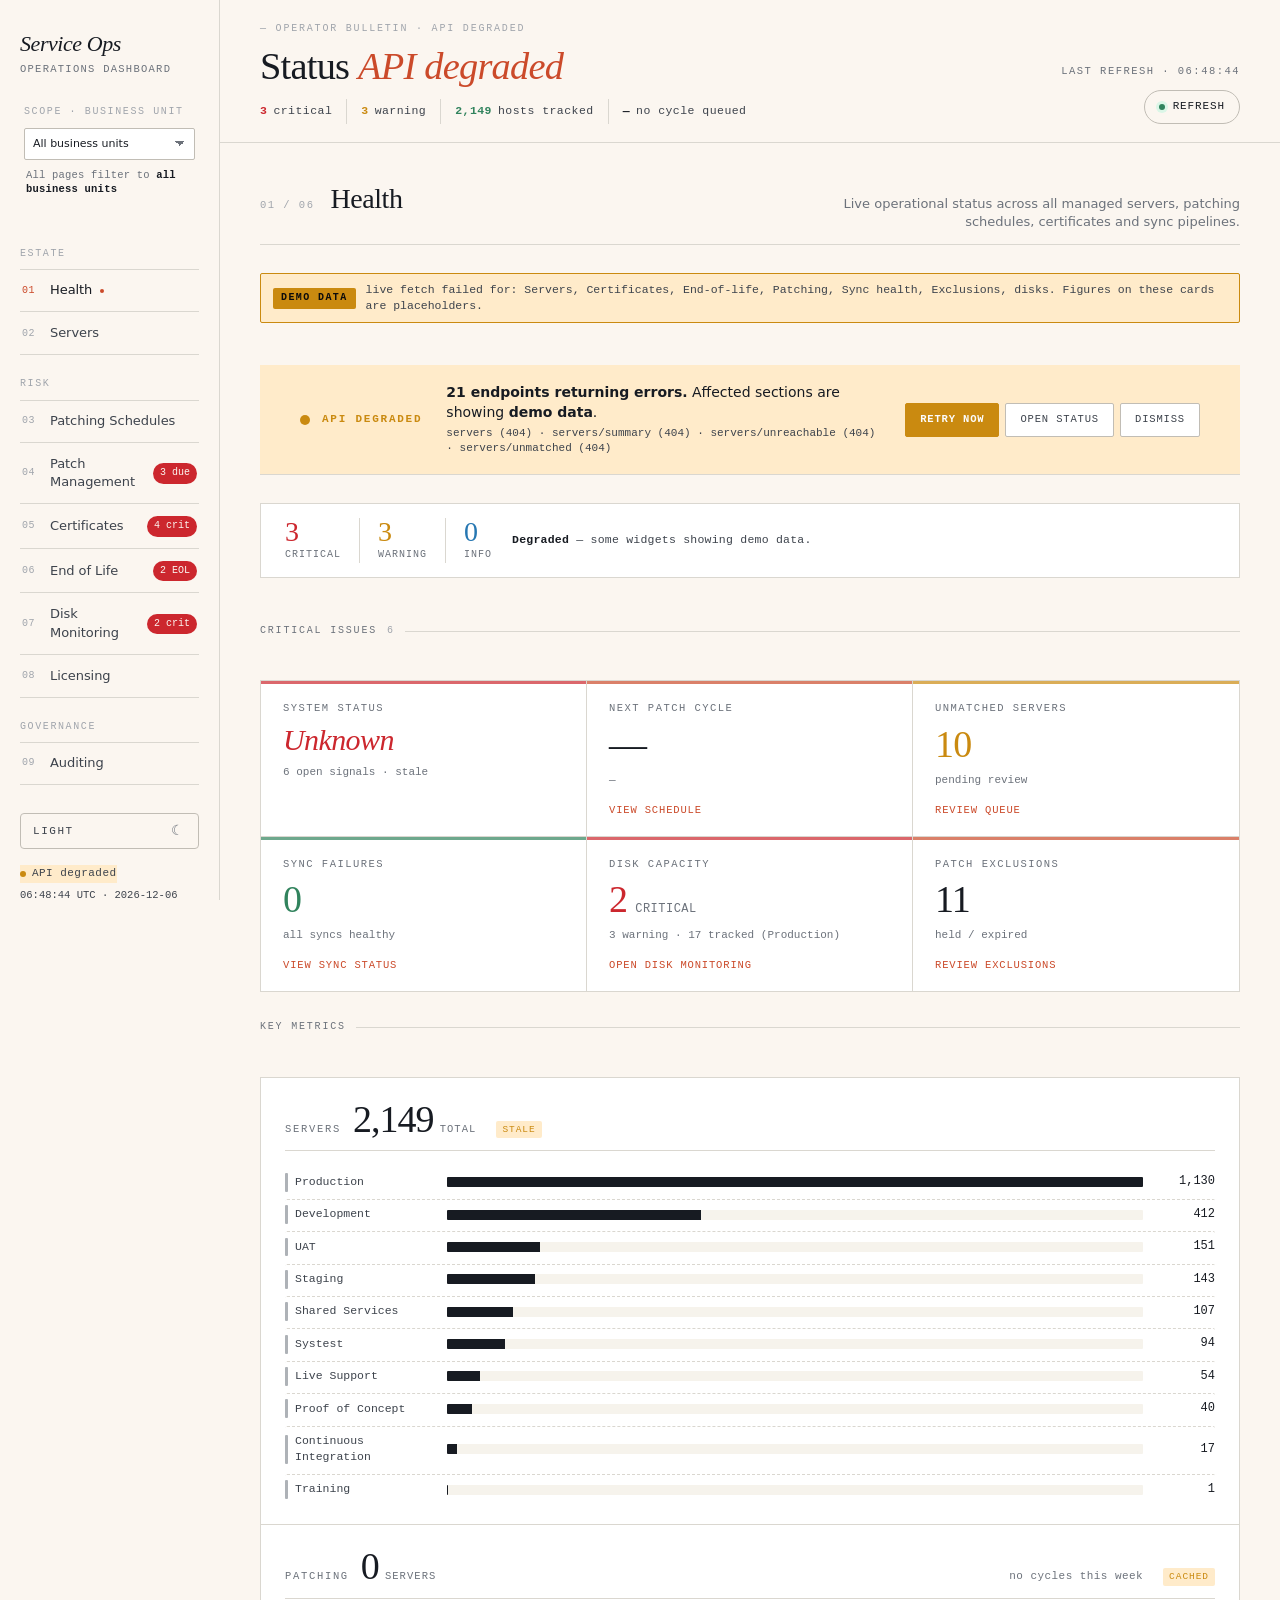
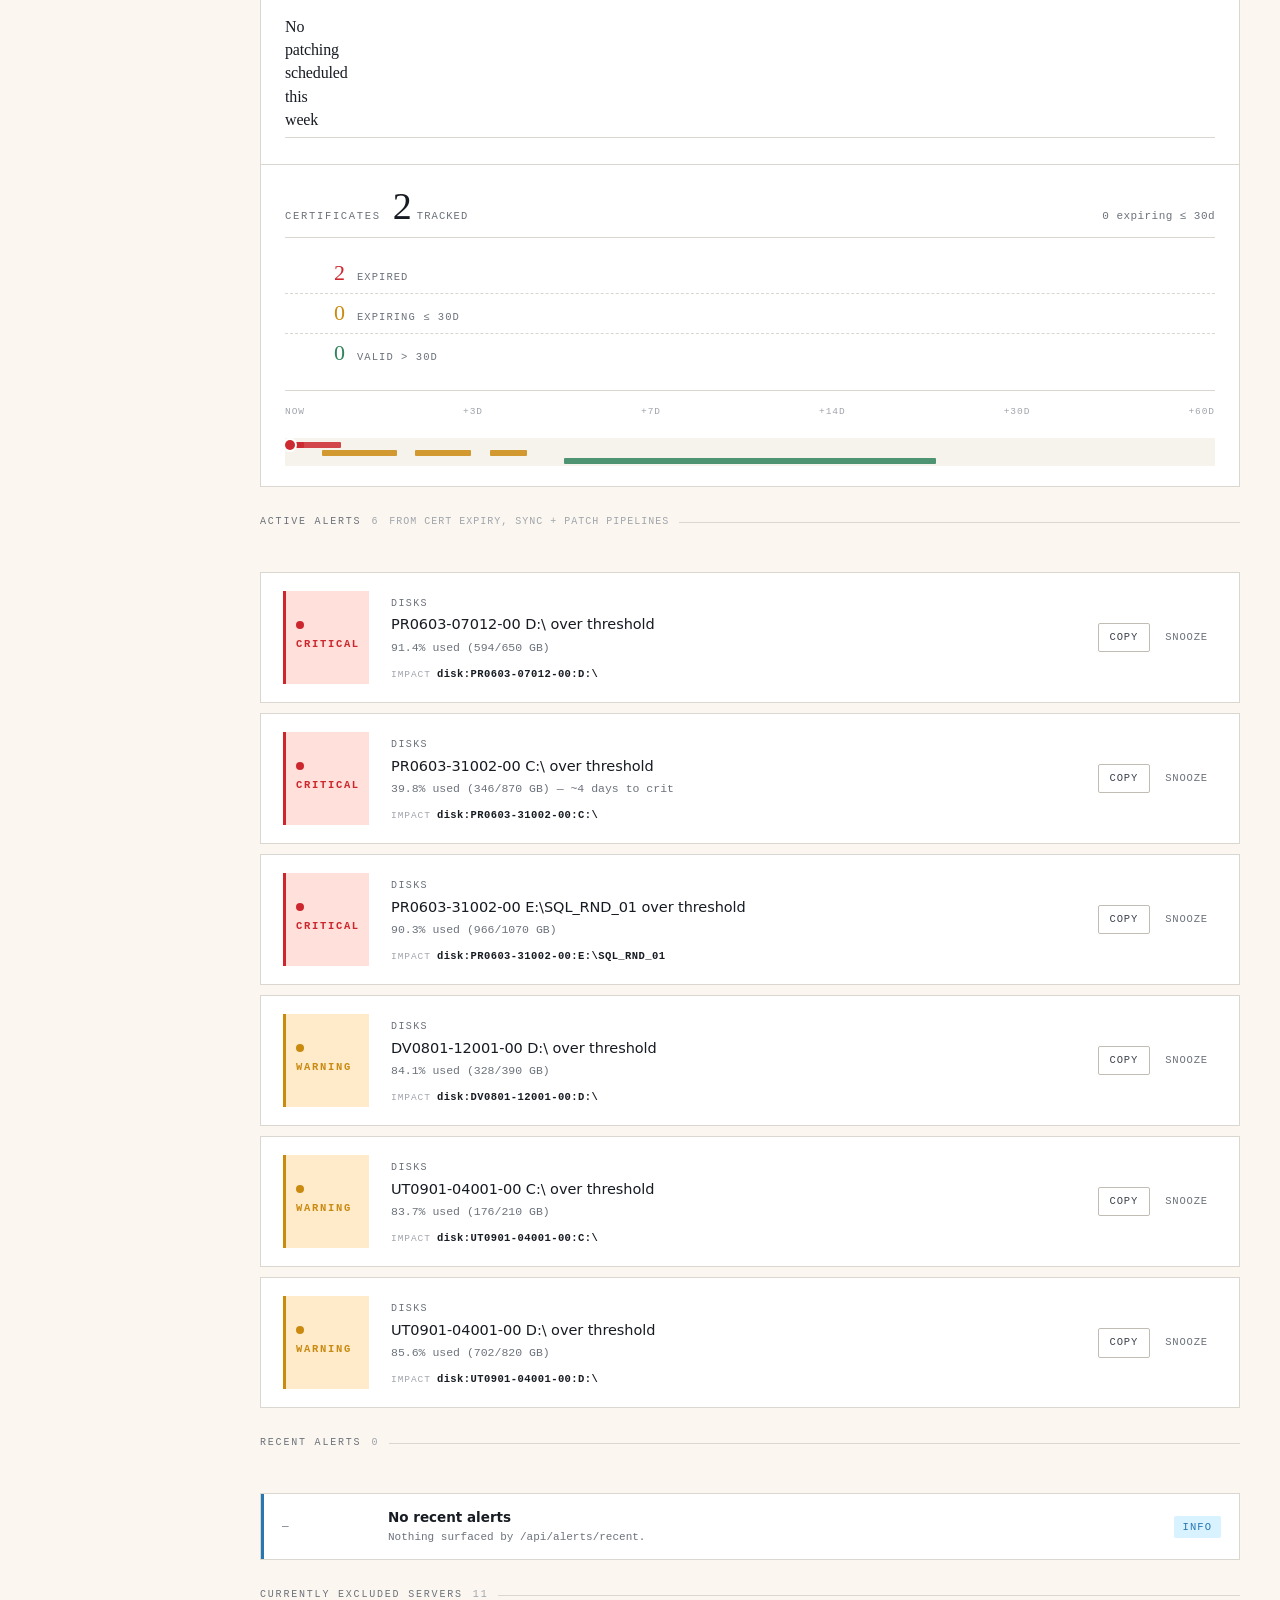
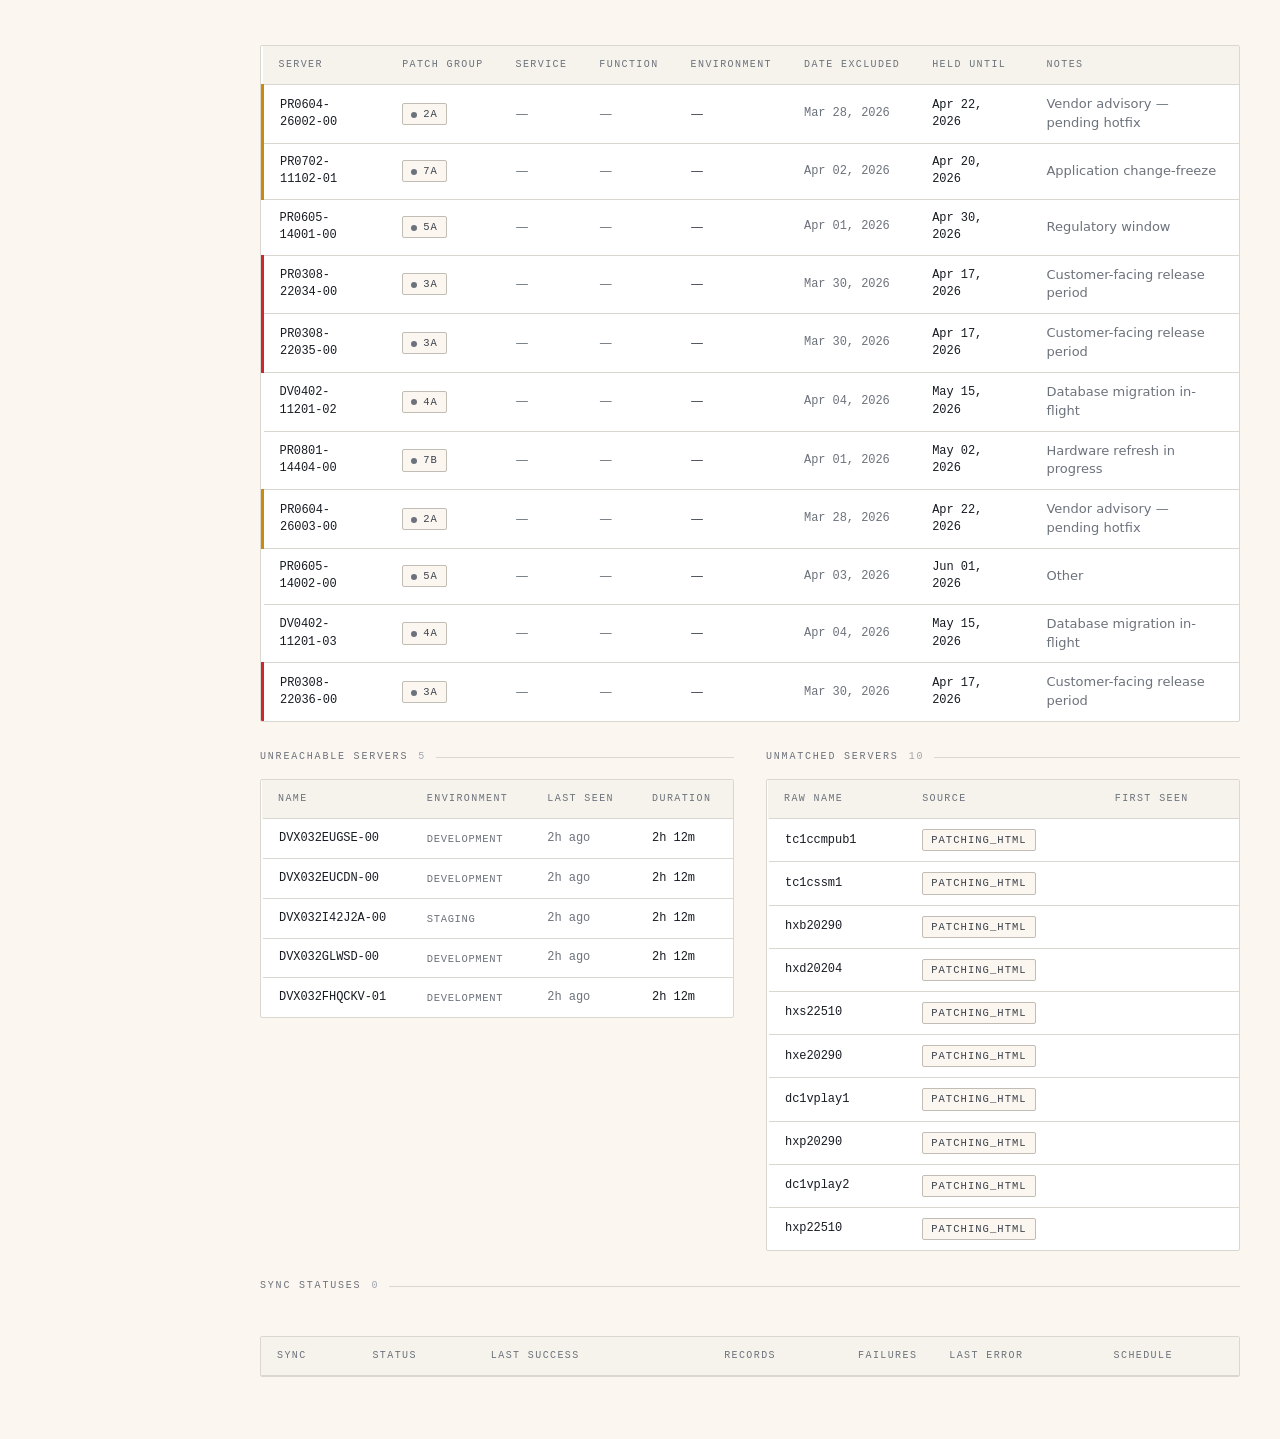
==== commit 1ab0ecab: "Adding new licensing page" ====
--- a/frontend/index.html
+++ b/frontend/index.html
@@ -44,6 +44,7 @@
      RENDER_* and ROUTER), then app (drives state + router). op-boot.js is a module
      and runs last; it fetches real data and overwrites window.*_DATA globals. -->
 <script src="js/op-h.js?v=__BUILD_HASH__"></script>
+<script src="js/licensing-demo-data.js?v=__BUILD_HASH__"></script>
 <script src="js/auditing-demo-data.js?v=__BUILD_HASH__"></script>
 <script src="js/op-pages.js?v=__BUILD_HASH__"></script>
 <script src="js/op-app.js?v=__BUILD_HASH__"></script>
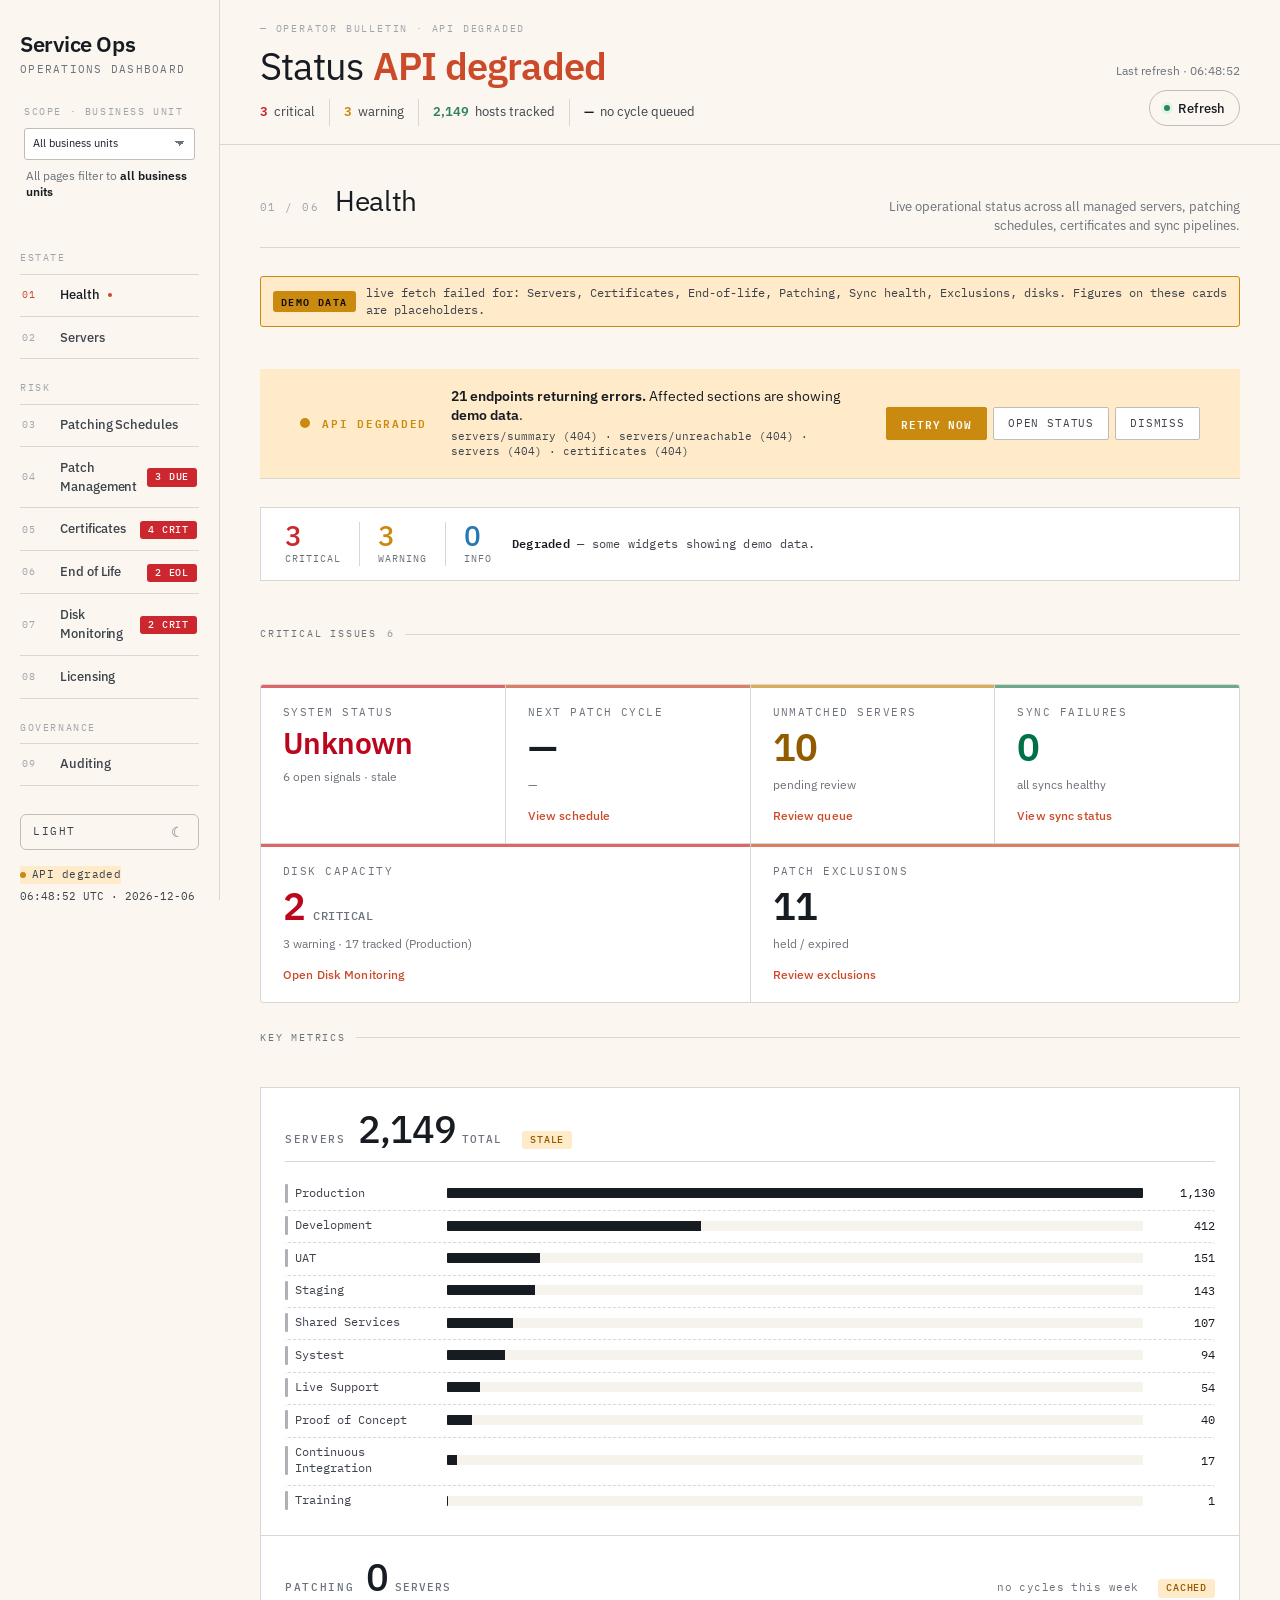
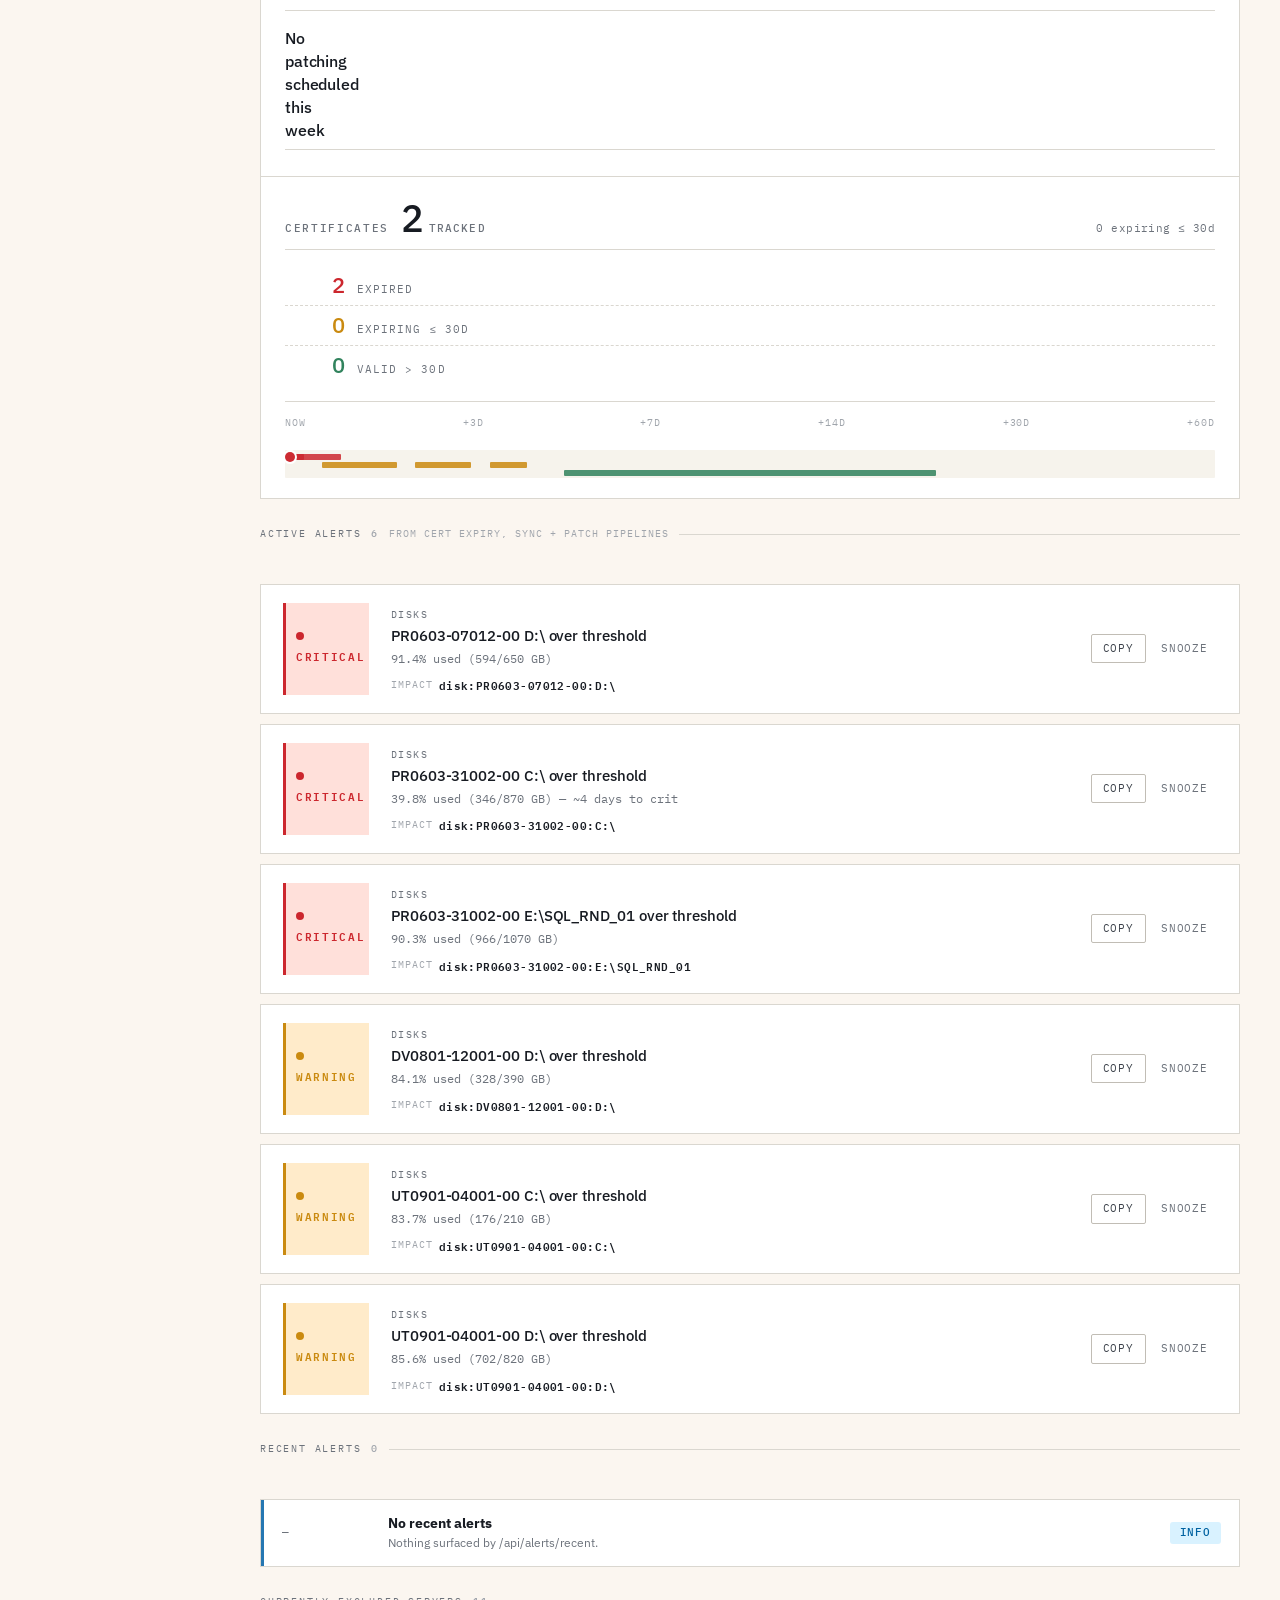
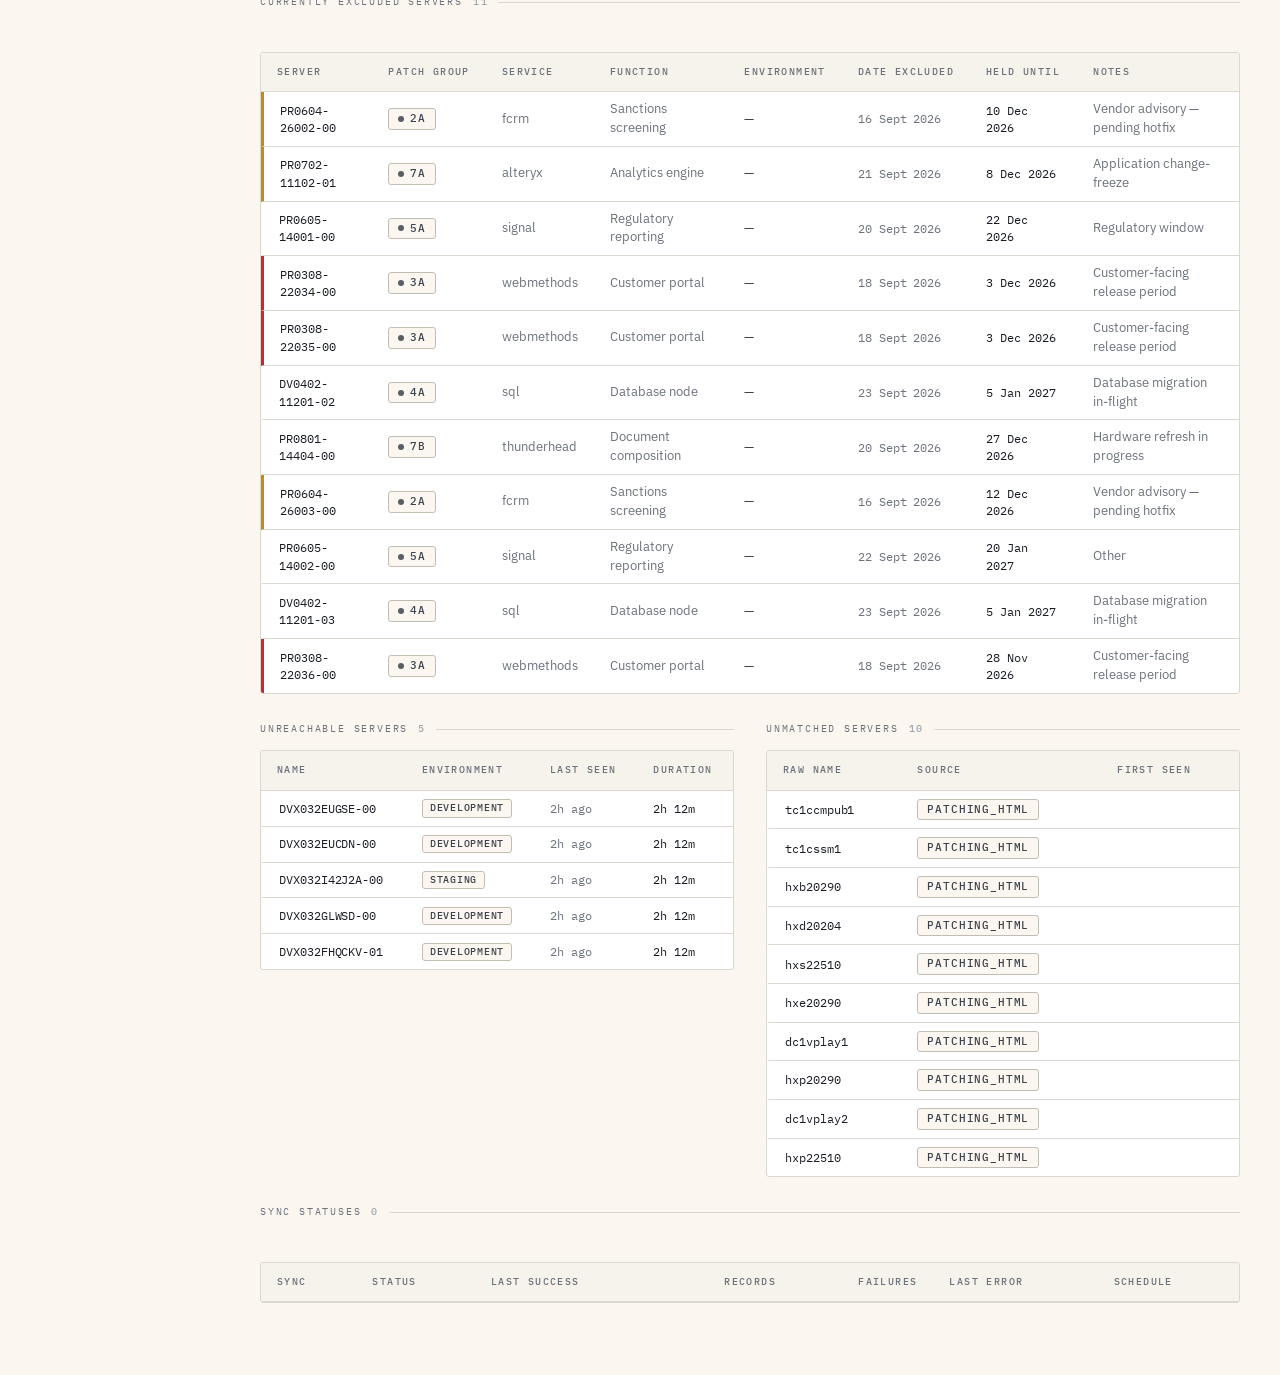
==== commit b5a51276: "Bug fixes on date picker in patch exclusions" ====
--- a/frontend/index.html
+++ b/frontend/index.html
@@ -44,6 +44,7 @@
      RENDER_* and ROUTER), then app (drives state + router). op-boot.js is a module
      and runs last; it fetches real data and overwrites window.*_DATA globals. -->
 <script src="js/op-h.js?v=__BUILD_HASH__"></script>
+<script src="js/op-datekit.js?v=__BUILD_HASH__"></script>
 <script src="js/licensing-demo-data.js?v=__BUILD_HASH__"></script>
 <script src="js/auditing-demo-data.js?v=__BUILD_HASH__"></script>
 <script src="js/op-pages.js?v=__BUILD_HASH__"></script>
--- a/frontend/css/op-fonts.css
+++ b/frontend/css/op-fonts.css
@@ -3,71 +3,55 @@
    Sourced from google-webfonts-helper (gwfh.mranftl.com).
    ========================================================= */
 
-/* Inter Tight — UI sans */
+/* IBM Plex Sans — UI sans + display (bold) */
 @font-face {
-  font-family: 'Inter Tight';
+  font-family: 'IBM Plex Sans';
   font-style: normal;
   font-weight: 400;
   font-display: swap;
-  src: url('../fonts/inter-tight-400.woff2') format('woff2');
+  src: url('../fonts/ibm-plex-sans-400.woff2') format('woff2');
 }
 @font-face {
-  font-family: 'Inter Tight';
+  font-family: 'IBM Plex Sans';
   font-style: normal;
   font-weight: 500;
   font-display: swap;
-  src: url('../fonts/inter-tight-500.woff2') format('woff2');
+  src: url('../fonts/ibm-plex-sans-500.woff2') format('woff2');
 }
 @font-face {
-  font-family: 'Inter Tight';
+  font-family: 'IBM Plex Sans';
   font-style: normal;
   font-weight: 600;
   font-display: swap;
-  src: url('../fonts/inter-tight-600.woff2') format('woff2');
+  src: url('../fonts/ibm-plex-sans-600.woff2') format('woff2');
 }
 @font-face {
-  font-family: 'Inter Tight';
+  font-family: 'IBM Plex Sans';
   font-style: normal;
   font-weight: 700;
   font-display: swap;
-  src: url('../fonts/inter-tight-700.woff2') format('woff2');
+  src: url('../fonts/ibm-plex-sans-700.woff2') format('woff2');
 }
 
-/* JetBrains Mono — data / hostnames / times */
+/* IBM Plex Mono — data / hostnames / times */
 @font-face {
-  font-family: 'JetBrains Mono';
+  font-family: 'IBM Plex Mono';
   font-style: normal;
   font-weight: 400;
   font-display: swap;
-  src: url('../fonts/jetbrains-mono-400.woff2') format('woff2');
+  src: url('../fonts/ibm-plex-mono-400.woff2') format('woff2');
 }
 @font-face {
-  font-family: 'JetBrains Mono';
+  font-family: 'IBM Plex Mono';
   font-style: normal;
   font-weight: 500;
   font-display: swap;
-  src: url('../fonts/jetbrains-mono-500.woff2') format('woff2');
+  src: url('../fonts/ibm-plex-mono-500.woff2') format('woff2');
 }
 @font-face {
-  font-family: 'JetBrains Mono';
+  font-family: 'IBM Plex Mono';
   font-style: normal;
   font-weight: 600;
   font-display: swap;
-  src: url('../fonts/jetbrains-mono-600.woff2') format('woff2');
+  src: url('../fonts/ibm-plex-mono-600.woff2') format('woff2');
 }
-
-/* Fraunces — display serif (numerals + editorial titles) */
-@font-face {
-  font-family: 'Fraunces';
-  font-style: normal;
-  font-weight: 400;
-  font-display: swap;
-  src: url('../fonts/fraunces-400.woff2') format('woff2');
-}
-@font-face {
-  font-family: 'Fraunces';
-  font-style: normal;
-  font-weight: 500;
-  font-display: swap;
-  src: url('../fonts/fraunces-500.woff2') format('woff2');
-}
--- a/frontend/css/op-base.css
+++ b/frontend/css/op-base.css
@@ -4,9 +4,9 @@
 
 :root {
   /* Tweakable */
-  --accent-h: 35;
-  --accent-c: 0.17;
-  --accent-l: 0.58;
+  --accent-h: 245;   /* default accent: blue, off the warning hues (was 35 amber) */
+  --accent-c: 0.16;
+  --accent-l: 0.52;
   --surface-h: 85;
   --surface-c: 0.008;
   --density: 1;
@@ -24,9 +24,10 @@
   --rule:         oklch(0.88 0.01 var(--surface-h));
   --rule-2:       oklch(0.80 0.012 var(--surface-h));
 
-  --signal:       oklch(var(--accent-l) var(--accent-c) var(--accent-h));
-  --signal-2:     oklch(calc(var(--accent-l) - 0.08) var(--accent-c) var(--accent-h));
-  --signal-wash:  oklch(0.95 calc(var(--accent-c) * 0.4) var(--accent-h));
+  /* --signal* are derived on <body> (see the `body` rule below), not here:
+     declaring them on :root bakes in the amber default permanently, so a
+     body-level --accent-* override (accent Tweak / dark theme) never
+     re-resolves them. */
 
   --ok:           oklch(0.55 0.10 160);
   --warn:         oklch(0.68 0.14 75);
@@ -38,15 +39,40 @@
   --crit-wash:    oklch(0.95 0.06 25);
   --info-wash:    oklch(0.95 0.04 245);
 
-  --mono: 'JetBrains Mono', ui-monospace, SFMono-Regular, Menlo, monospace;
-  --sans: 'Inter Tight', -apple-system, BlinkMacSystemFont, system-ui, sans-serif;
-  --display: 'Fraunces', 'Inter Tight', serif;
+  /* tone-on-wash text colours (Change 7): darker than the marker colours so
+     small semantic text on its own wash clears contrast. Dark theme lightens
+     them in the [data-theme="dark"] block. */
+  --ok-ink:       oklch(0.48 0.11 160);
+  --warn-ink:     oklch(0.52 0.13 75);
+  --crit-ink:     oklch(0.50 0.20 25);
+  --info-ink:     oklch(0.48 0.13 245);
+
+  --mono: 'IBM Plex Mono', ui-monospace, SFMono-Regular, Menlo, monospace;
+  --sans: 'IBM Plex Sans', -apple-system, BlinkMacSystemFont, system-ui, sans-serif;
+  --display: 'IBM Plex Sans', -apple-system, system-ui, sans-serif;
+  --num-weight: 600;   /* weight for large display numerals + titles (Change 5) */
+
+  --r-sm: 3px;   /* small radius: cards, inputs, buttons, badges (Change 6) */
+  --r-md: 6px;   /* medium radius: panels, rail theme toggle */
 
   --pad: calc(20px * var(--density));
   --gap: calc(16px * var(--density));
   --row-h: calc(36px * var(--density));
 
   --t: 160ms cubic-bezier(0.4, 0, 0.2, 1);
+}
+
+/* Signal tokens are derived on <body> so that a body-level --accent-* override
+   (the accent Tweak) and the dark-theme override both re-resolve var(--accent-*)
+   correctly. The light/dark difference lives in the --signal-l / --signal-wash-*
+   helpers, which dark mode overrides below. */
+body {
+  --signal-l:      var(--accent-l);
+  --signal-wash-l: 0.95;
+  --signal-wash-c: calc(var(--accent-c) * 0.4);
+  --signal:        oklch(var(--signal-l) var(--accent-c) var(--accent-h));
+  --signal-2:      oklch(calc(var(--signal-l) - 0.08) var(--accent-c) var(--accent-h));
+  --signal-wash:   oklch(var(--signal-wash-l) var(--signal-wash-c) var(--accent-h));
 }
 
 /* Alternate accent hues selectable via Tweaks */
@@ -80,9 +106,10 @@
   --rule:         oklch(0.28 0.015 260);
   --rule-2:       oklch(0.36 0.018 260);
 
-  --signal:       oklch(calc(var(--accent-l) + 0.10) var(--accent-c) var(--accent-h));
-  --signal-2:     oklch(calc(var(--accent-l) + 0.02) var(--accent-c) var(--accent-h));
-  --signal-wash:  oklch(0.28 calc(var(--accent-c) * 0.5) var(--accent-h));
+  /* override only the light/dark helpers; --signal* themselves derive on <body> */
+  --signal-l:      calc(var(--accent-l) + 0.10);
+  --signal-wash-l: 0.28;
+  --signal-wash-c: calc(var(--accent-c) * 0.5);
 
   --ok:           oklch(0.72 0.14 160);
   --warn:         oklch(0.78 0.16 75);
@@ -93,6 +120,11 @@
   --warn-wash:    oklch(0.30 0.08 75);
   --crit-wash:    oklch(0.30 0.09 25);
   --info-wash:    oklch(0.28 0.07 245);
+
+  --ok-ink:       oklch(0.78 0.14 160);
+  --warn-ink:     oklch(0.82 0.16 75);
+  --crit-ink:     oklch(0.76 0.20 25);
+  --info-ink:     oklch(0.78 0.14 245);
 }
 
 body[data-theme="dark"] .refresh:hover { background: var(--paper-2); }
@@ -126,13 +158,15 @@
 ::-webkit-scrollbar-thumb:hover { background: var(--ink-3); }
 
 /* responsive */
+@media (max-width: 1300px) {
+  .split, .split.even, .split.wide-left { grid-template-columns: 1fr; }
+}
 @media (max-width: 1100px) {
   .shell { grid-template-columns: 72px 1fr; }
   .rail { padding: 20px 12px; }
-  .rail .brand .mark, .rail .brand .sub, .rail-section-label, .rail-footer, .nav-item .label, .nav-item .flag { display: none; }
+  .rail .brand .mark, .rail .brand .sub, .rail-section-label, .rail-footer, .nav-item .label, .nav-item .chip { display: none; }
   .nav-item { grid-template-columns: 1fr; justify-items: center; padding: 14px 0; }
   .nav-item .idx { font-size: 12px; }
-  .split, .split.even, .split.wide-left { grid-template-columns: 1fr; }
   .kpi-grid { grid-template-columns: 1fr 1fr; }
   .kpi-grid .kpi:nth-child(1) { grid-column: 1 / -1; }
   .sync-row { grid-template-columns: 160px 1fr 120px 80px; }
--- a/frontend/css/op-layout.css
+++ b/frontend/css/op-layout.css
@@ -30,10 +30,9 @@
 }
 .brand .mark {
   font-family: var(--display);
-  font-weight: 500;
+  font-weight: 600;
   font-size: 22px;
   letter-spacing: -0.02em;
-  font-style: italic;
 }
 .brand .sub {
   font-family: var(--mono);
@@ -67,6 +66,7 @@
   display: grid;
   grid-template-columns: 28px 1fr auto;
   align-items: center;
+  column-gap: 10px;          /* keeps the route flag chip off the label text */
   padding: 11px 2px;
   border-bottom: 1px solid var(--rule);
   cursor: pointer;
@@ -85,17 +85,7 @@
   font-weight: 500;
   letter-spacing: -0.005em;
 }
-.nav-item .flag {
-  font-family: var(--mono);
-  font-size: 10px;
-  color: var(--ink-3);
-  background: var(--paper-2);
-  padding: 2px 6px;
-  border-radius: 999px;
-  border: 1px solid var(--rule);
-}
-.nav-item .flag.crit { color: var(--paper); background: var(--crit); border-color: transparent; }
-.nav-item .flag.warn { color: oklch(0.45 0.14 75); background: var(--warn-wash); border-color: transparent; }
+/* rail route flags now use the unified .chip.sm system (op-components.css) */
 .nav-item.active { color: var(--ink); }
 .nav-item.active .idx { color: var(--signal); }
 .nav-item.active .label::after {
@@ -134,6 +124,8 @@
   grid-template-columns: 1fr auto;
   gap: 24px;
   align-items: end;
+  max-width: 2000px;       /* (Step 10.8) generous ultrawide cap on the block-level hero — */
+  margin-inline: auto;     /* fills normal/widescreen, only centres beyond ~2000px content */
 }
 
 .statusline .tag {
@@ -154,17 +146,17 @@
   max-width: 20ch;
 }
 .statusline h1 em {
-  font-style: italic;
+  font-style: normal;
   color: var(--signal);
-  font-weight: 500;
+  font-weight: 600;
 }
 
 .statusline .telegram {
   display: flex;
   gap: 0;
-  font-family: var(--mono);
-  font-size: 11.5px;
-  letter-spacing: 0.04em;
+  font-family: var(--sans);
+  font-size: 13px;
+  letter-spacing: 0;
   color: var(--ink-2);
   flex-wrap: wrap;
   margin-top: 14px;
@@ -190,10 +182,10 @@
   gap: 10px;
 }
 .timestamp {
-  font-family: var(--mono);
-  font-size: 10.5px;
-  text-transform: uppercase;
-  letter-spacing: 0.14em;
+  font-family: var(--sans);
+  font-size: 12px;
+  text-transform: none;
+  letter-spacing: 0;
   color: var(--ink-3);
 }
 .refresh {
@@ -203,10 +195,11 @@
   padding: 8px 14px;
   border: 1px solid var(--rule-2);
   border-radius: 999px;
-  font-family: var(--mono);
-  font-size: 11px;
-  letter-spacing: 0.08em;
-  text-transform: uppercase;
+  font-family: var(--sans);
+  font-size: 12.5px;
+  letter-spacing: 0.01em;
+  text-transform: none;
+  font-weight: 500;
   transition: all var(--t);
   background: var(--paper);
 }
@@ -236,6 +229,8 @@
   display: flex;
   flex-direction: column;
   gap: 40px;
+  max-width: 2000px;       /* (Step 10.8) matches .statusline so hero + content stay aligned */
+  margin-inline: auto;
 }
 
 .page-head {
@@ -274,3 +269,47 @@
 }
 .split.even { grid-template-columns: 1fr 1fr; }
 .split.wide-left { grid-template-columns: 1.6fr 1fr; }
+
+/* ── (Step 10.5) WIDE-SCREEN SPLIT ───────────────────────
+   Pairs a primary table with a side panel on >=1500px screens; stacks to a
+   single column below that. Tables inside a split scroll within their column
+   (they're narrower than full-width) rather than spilling. */
+.split2 { display: grid; gap: 24px; }
+.split2 > .col { display: flex; flex-direction: column; gap: 12px; min-width: 0; }
+.split2 .table-wrap { overflow-x: auto; }
+@media (min-width: 1500px) {
+  .split2.s-certs { grid-template-columns: 1.6fr 1fr; align-items: start; }
+}
+
+/* ── (Step 10.6) SLIM STICKY CONTEXT BAR ─────────────────
+   Fixed bar that fades in once the statusline hero scrolls away (body.scrolled,
+   toggled in op-app.js render + scroll listener). Starts off-screen + inert. */
+#ctxbar {
+  position: fixed;
+  top: 0;
+  left: 220px;            /* clears the rail; narrows with it below 1100px */
+  right: 0;
+  height: 44px;
+  display: flex;
+  align-items: center;
+  gap: 18px;
+  padding: 0 40px;
+  background: color-mix(in oklch, var(--card) 92%, transparent);
+  -webkit-backdrop-filter: blur(8px);
+  backdrop-filter: blur(8px);
+  border-bottom: 1px solid var(--rule-2);
+  z-index: 50;
+  transform: translateY(-101%);
+  opacity: 0;
+  transition: transform 200ms, opacity 200ms;
+  pointer-events: none;
+}
+body.scrolled #ctxbar { transform: translateY(0); opacity: 1; pointer-events: auto; }
+body.scrolled { --thead-top: 44px; }   /* sticky table headers tuck under the bar */
+#ctxbar .cx-name { font-weight: 600; font-size: 13px; white-space: nowrap; color: var(--ink); }
+#ctxbar .telegram { display: flex; gap: 16px; margin: 0; flex-wrap: nowrap; overflow: hidden; font-family: var(--sans); font-size: 12px;
+  -webkit-mask-image: linear-gradient(to right, #000 90%, transparent);
+  mask-image: linear-gradient(to right, #000 90%, transparent); }
+#ctxbar .telegram .piece { border: none; margin: 0; padding: 0; }
+#ctxbar .cx-spacer { flex: 1; }
+@media (max-width: 1100px) { #ctxbar { left: 72px; padding: 0 24px; } }
--- a/frontend/css/op-components.css
+++ b/frontend/css/op-components.css
@@ -33,7 +33,7 @@
   grid-template-columns: 1.4fr 1fr 1fr;
   gap: 0;
   border: 1px solid var(--rule);
-  border-radius: 2px;
+  border-radius: var(--r-sm);
   background: var(--card);
   overflow: hidden;
 }
@@ -58,7 +58,7 @@
 .kpi .k-value {
   font-family: var(--display);
   font-size: 52px;
-  font-weight: 400;
+  font-weight: var(--num-weight);
   letter-spacing: -0.03em;
   line-height: 1;
   font-variant-numeric: tabular-nums;
@@ -66,7 +66,8 @@
 .kpi .k-sub {
   font-size: 12.5px;
   color: var(--ink-3);
-  font-family: var(--mono);
+  font-family: var(--sans);
+  letter-spacing: 0;
 }
 .kpi.hero {
   background: linear-gradient(180deg, var(--paper-2), var(--card));
@@ -91,7 +92,7 @@
 /* micro bar */
 .kpi .microbar {
   height: 6px;
-  border-radius: 2px;
+  border-radius: var(--r-sm);
   background: var(--paper-2);
   margin-top: auto;
   overflow: hidden;
@@ -103,13 +104,24 @@
 .table-wrap {
   border: 1px solid var(--rule);
   background: var(--card);
-  border-radius: 2px;
-  overflow: hidden;
+  border-radius: var(--r-sm);
+  /* Scroll-region: the wrap scrolls in both axes so the sticky thead pins to its
+     top at every width — sticky + horizontal scroll can't coexist on the page
+     itself. max-height only bites on tall tables; short ones stay content-height
+     with no scrollbar. (Tune the offset against the hero/section-label above.) */
+  overflow: auto;
+  max-height: calc(100vh - 220px);
 }
 
 table.op {
   width: 100%;
-  border-collapse: collapse;
+  /* (Step 10.1) `separate` (not `collapse`) is required for sticky headers: with
+     collapsed borders the row separators belong to the table grid, not the cell,
+     so they don't travel with the pinned thead and rows bleed through above/below
+     it as you scroll. `separate` + zero spacing keeps the look identical while the
+     header's own border moves with it and fully occludes the rows behind it. */
+  border-collapse: separate;
+  border-spacing: 0;
   font-variant-numeric: tabular-nums;
 }
 
@@ -126,7 +138,16 @@
   white-space: nowrap;
   font-weight: 500;
   user-select: none;
-}
+  position: sticky;          /* (Step 10.1) keep headers visible while scrolling long tables */
+  top: 0;                    /* pins to the .table-wrap scroll-region top */
+  z-index: 5;
+}
+table.op thead th:first-child { border-top-left-radius: var(--r-sm); }
+table.op thead th:last-child  { border-top-right-radius: var(--r-sm); }
+/* Expanded server sub-table (`table.op.inner`) sticks its own header inside a
+   nested 420px scroll region. Keep it beneath the parent table's sticky header
+   so it can never overlap the group-columns header while the outer list scrolls. */
+table.op.inner thead th { z-index: 1; }
 table.op thead th.sortable { cursor: pointer; }
 table.op thead th.sortable:hover { color: var(--ink); }
 table.op thead th.num { text-align: right; }
@@ -138,7 +159,7 @@
 table.op thead th.sorted .caret { color: var(--signal); }
 
 table.op tbody td {
-  padding: calc(10px * var(--density)) 16px;
+  padding: calc(8px * var(--density)) 16px;   /* (Step 10.7) compact rows by default — ~20% more per screen */
   font-size: 13px;
   border-bottom: 1px solid var(--rule);
   color: var(--ink-2);
@@ -162,59 +183,79 @@
 table.op td.strong { color: var(--ink); font-weight: 500; }
 table.op td.muted  { color: var(--ink-3); }
 
-table.op .env-tag {
-  font-family: var(--mono);
-  font-size: 10.5px;
-  letter-spacing: 0.06em;
-  text-transform: uppercase;
-  color: var(--ink-3);
-}
-
 /* selection accent hover for table rows */
 table.op tbody tr { cursor: default; }
 table.op tbody tr td:first-child { border-left: 2px solid transparent; }
 table.op tbody tr:hover td:first-child { border-left-color: var(--signal); }
 
-/* ── BADGES / DOTS ───────────────────────────────────── */
-.badge {
+/* (Step 10.2) clickable-row affordance — rows that drill into a detail view get
+   a pointer cursor and a chevron that reveals on hover. */
+table.op tbody tr.clickable { cursor: pointer; }
+table.op tbody tr.clickable td:last-child { position: relative; padding-right: 30px; }
+table.op tbody tr.clickable td:last-child::after {
+  content: '\203A';
+  position: absolute;
+  right: 14px;
+  top: 50%;
+  transform: translateY(-50%);
+  color: var(--ink-4);
+  font-size: 16px;
+  opacity: 0;
+  transition: opacity var(--t);
+}
+table.op tbody tr.clickable:hover td:last-child::after { opacity: 1; }
+
+/* ── UNIFIED CHIP SYSTEM (STEP 9) ─────────────────────────
+   One chip scale replacing the old label zoo: .badge, .nav-item .flag,
+   .affected-chip, .env-tag, .stale-chip and inline state "stamps". Tone via
+   .ok/.warn/.crit/.info (text uses the --*-ink tokens for contrast); .sm for
+   dense table rows / rail flags; .solid for states that must shout (overdue,
+   offline, expired). Markup is unchanged — only class names moved to .chip. */
+.chip {
   display: inline-flex;
   align-items: center;
   gap: 6px;
   font-family: var(--mono);
   font-size: 10.5px;
-  text-transform: uppercase;
-  letter-spacing: 0.1em;
-  padding: 3px 8px 2px;
-  border-radius: 2px;
+  font-weight: 500;
+  letter-spacing: 0.08em;
+  text-transform: uppercase;
+  padding: 3px 9px;
+  border-radius: var(--r-sm);
   border: 1px solid var(--rule-2);
   color: var(--ink-2);
   background: var(--paper);
   white-space: nowrap;
-}
-.badge .dot {
-  width: 6px; height: 6px; border-radius: 999px;
-  background: var(--ink-3);
-}
-.badge.ok   { color: var(--ok); background: var(--ok-wash); border-color: transparent; }
-.badge.ok   .dot { background: var(--ok); }
-.badge.warn { color: var(--warn); background: var(--warn-wash); border-color: transparent; }
-.badge.warn .dot { background: var(--warn); }
-.badge.crit { color: var(--crit); background: var(--crit-wash); border-color: transparent; }
-.badge.crit .dot { background: var(--crit); }
-.badge.info { color: var(--info); background: var(--info-wash); border-color: transparent; }
-.badge.info .dot { background: var(--info); }
-.badge.neutral { color: var(--ink-2); }
+  line-height: 1.3;
+  vertical-align: middle;
+}
+.chip .dot { width: 6px; height: 6px; border-radius: 50%; background: currentColor; opacity: 0.85; }
+
+.chip.ok   { color: var(--ok-ink);   background: var(--ok-wash);   border-color: transparent; }
+.chip.warn { color: var(--warn-ink); background: var(--warn-wash); border-color: transparent; }
+.chip.crit { color: var(--crit-ink); background: var(--crit-wash); border-color: transparent; }
+.chip.info { color: var(--info-ink); background: var(--info-wash); border-color: transparent; }
+
+.chip.sm { font-size: 9.5px; padding: 2px 7px; }
+
+.chip.solid.crit { background: var(--crit); color: oklch(0.99 0 0); border-color: transparent; }
+.chip.solid.warn { background: var(--warn); color: oklch(0.18 0 0); border-color: transparent; }
+.chip.solid.ok   { background: var(--ok);   color: oklch(0.99 0 0); border-color: transparent; }
+.chip.solid .dot { opacity: 0.9; }
+
+.chip.dashed { background: transparent; border: 1px dashed var(--rule-2); color: var(--ink-4); }
 
 /* Row-action buttons (inside table cells) — match the filter-bar vocabulary
    but sized down for per-row use. */
 table.op td .btn {
-  font-family: var(--mono);
-  font-size: 10.5px;
-  letter-spacing: 0.08em;
-  text-transform: uppercase;
+  font-family: var(--sans);
+  font-size: 11.5px;
+  letter-spacing: 0.01em;
+  text-transform: none;
+  font-weight: 500;
   padding: 5px 14px;
   border: 1px solid var(--rule-2);
-  border-radius: 2px;
+  border-radius: var(--r-sm);
   background: var(--card);
   color: var(--ink-2);
   transition: all var(--t);
@@ -265,8 +306,9 @@
 .feed-item .what small {
   display: block;
   color: var(--ink-3);
-  font-family: var(--mono);
-  font-size: 11px;
+  font-family: var(--sans);
+  font-size: 12px;
+  letter-spacing: 0;
   margin-top: 3px;
 }
 .feed-item.crit { border-left: 3px solid var(--crit); }
@@ -317,14 +359,16 @@
 .sync-row .pulse span.miss { background: var(--paper-3); }
 
 .sync-row .when {
-  font-family: var(--mono);
-  font-size: 11.5px;
+  font-family: var(--sans);
+  font-size: 12px;
+  letter-spacing: 0;
   color: var(--ink-2);
   text-align: right;
 }
 .sync-row .rec {
-  font-family: var(--mono);
-  font-size: 11.5px;
+  font-family: var(--sans);
+  font-size: 12px;
+  letter-spacing: 0;
   color: var(--ink-3);
   text-align: right;
 }
@@ -344,7 +388,7 @@
   gap: 12px;
   padding: 8px 10px 8px 12px;
   cursor: pointer;
-  border-radius: 2px;
+  border-radius: var(--r-sm);
   transition: background var(--t);
   min-width: 0;
 }
@@ -448,28 +492,28 @@
    state. Values are hand-balanced against --paper / --card so
    no row dominates at rest, but a selected row is obvious.
    ──────────────────────────────────────────────────────── */
-.env-row.env-production     { --env-accent:#1f2a44; --env-ink:#111827; --env-wash:#eef1fa; }
-.env-row.env-development    { --env-accent:#2b6cb0; --env-ink:#1b4878; --env-wash:#e8f1fb; }
-.env-row.env-uat            { --env-accent:#b7791f; --env-ink:#7b4f0a; --env-wash:#fbf3e3; }
-.env-row.env-staging        { --env-accent:#805ad5; --env-ink:#553c9a; --env-wash:#f1ebfb; }
-.env-row.env-shared-services{ --env-accent:#38a169; --env-ink:#22543d; --env-wash:#e6f4ec; }
-.env-row.env-systest        { --env-accent:#d69e2e; --env-ink:#7b5a11; --env-wash:#faf1d9; }
-.env-row.env-live-support   { --env-accent:#c53030; --env-ink:#742020; --env-wash:#fbe6e6; }
-.env-row.env-proof-of-concept { --env-accent:#00a3a3; --env-ink:#115e5e; --env-wash:#e1f3f3; }
-.env-row.env-continuous-integration { --env-accent:#dd6b20; --env-ink:#7c3d0f; --env-wash:#fbebde; }
-.env-row.env-training       { --env-accent:#718096; --env-ink:#3c4653; --env-wash:#eef1f4; }
-
-/* Dark-theme tints — brighter accents, subtler washes */
-[data-theme="dark"] .env-row.env-production     { --env-accent:#9aa7c7; --env-ink:#cdd4e4; --env-wash:rgba(154,167,199,0.14); }
-[data-theme="dark"] .env-row.env-development    { --env-accent:#63b3ed; --env-ink:#bee3f8; --env-wash:rgba(99,179,237,0.14); }
-[data-theme="dark"] .env-row.env-uat            { --env-accent:#ecc94b; --env-ink:#faf089; --env-wash:rgba(236,201,75,0.14); }
-[data-theme="dark"] .env-row.env-staging        { --env-accent:#b794f4; --env-ink:#d6bcfa; --env-wash:rgba(183,148,244,0.14); }
-[data-theme="dark"] .env-row.env-shared-services{ --env-accent:#68d391; --env-ink:#9ae6b4; --env-wash:rgba(104,211,145,0.14); }
-[data-theme="dark"] .env-row.env-systest        { --env-accent:#f6ad55; --env-ink:#fbd38d; --env-wash:rgba(246,173,85,0.14); }
-[data-theme="dark"] .env-row.env-live-support   { --env-accent:#fc8181; --env-ink:#feb2b2; --env-wash:rgba(252,129,129,0.14); }
-[data-theme="dark"] .env-row.env-proof-of-concept { --env-accent:#4fd1c5; --env-ink:#81e6d9; --env-wash:rgba(79,209,197,0.14); }
-[data-theme="dark"] .env-row.env-continuous-integration { --env-accent:#f6ad55; --env-ink:#fbd38d; --env-wash:rgba(246,173,85,0.14); }
-[data-theme="dark"] .env-row.env-training       { --env-accent:#a0aec0; --env-ink:#cbd5e0; --env-wash:rgba(160,174,192,0.14); }
+.env-row.env-production     { --env-accent:oklch(0.56 0.125 265); --env-ink:oklch(0.42 0.10 265); --env-wash:oklch(0.95 0.03 265); }
+.env-row.env-development    { --env-accent:oklch(0.56 0.125 245); --env-ink:oklch(0.42 0.10 245); --env-wash:oklch(0.95 0.03 245); }
+.env-row.env-uat            { --env-accent:oklch(0.56 0.125 75);  --env-ink:oklch(0.42 0.10 75);  --env-wash:oklch(0.95 0.03 75); }
+.env-row.env-staging        { --env-accent:oklch(0.56 0.125 300); --env-ink:oklch(0.42 0.10 300); --env-wash:oklch(0.95 0.03 300); }
+.env-row.env-shared-services{ --env-accent:oklch(0.56 0.125 155); --env-ink:oklch(0.42 0.10 155); --env-wash:oklch(0.95 0.03 155); }
+.env-row.env-systest        { --env-accent:oklch(0.56 0.125 95);  --env-ink:oklch(0.42 0.10 95);  --env-wash:oklch(0.95 0.03 95); }
+.env-row.env-live-support   { --env-accent:oklch(0.56 0.125 25);  --env-ink:oklch(0.42 0.10 25);  --env-wash:oklch(0.95 0.03 25); }
+.env-row.env-proof-of-concept { --env-accent:oklch(0.56 0.125 195); --env-ink:oklch(0.42 0.10 195); --env-wash:oklch(0.95 0.03 195); }
+.env-row.env-continuous-integration { --env-accent:oklch(0.56 0.125 45); --env-ink:oklch(0.42 0.10 45); --env-wash:oklch(0.95 0.03 45); }
+.env-row.env-training       { --env-accent:oklch(0.56 0.125 285); --env-ink:oklch(0.42 0.10 285); --env-wash:oklch(0.95 0.03 285); }
+
+/* Dark-theme tints (Change 2): same hue map, lighter accent/ink, low-alpha wash */
+[data-theme="dark"] .env-row.env-production     { --env-accent:oklch(0.74 0.13 265); --env-ink:oklch(0.84 0.10 265); --env-wash:oklch(0.74 0.13 265 / 0.14); }
+[data-theme="dark"] .env-row.env-development    { --env-accent:oklch(0.74 0.13 245); --env-ink:oklch(0.84 0.10 245); --env-wash:oklch(0.74 0.13 245 / 0.14); }
+[data-theme="dark"] .env-row.env-uat            { --env-accent:oklch(0.74 0.13 75);  --env-ink:oklch(0.84 0.10 75);  --env-wash:oklch(0.74 0.13 75 / 0.14); }
+[data-theme="dark"] .env-row.env-staging        { --env-accent:oklch(0.74 0.13 300); --env-ink:oklch(0.84 0.10 300); --env-wash:oklch(0.74 0.13 300 / 0.14); }
+[data-theme="dark"] .env-row.env-shared-services{ --env-accent:oklch(0.74 0.13 155); --env-ink:oklch(0.84 0.10 155); --env-wash:oklch(0.74 0.13 155 / 0.14); }
+[data-theme="dark"] .env-row.env-systest        { --env-accent:oklch(0.74 0.13 95);  --env-ink:oklch(0.84 0.10 95);  --env-wash:oklch(0.74 0.13 95 / 0.14); }
+[data-theme="dark"] .env-row.env-live-support   { --env-accent:oklch(0.74 0.13 25);  --env-ink:oklch(0.84 0.10 25);  --env-wash:oklch(0.74 0.13 25 / 0.14); }
+[data-theme="dark"] .env-row.env-proof-of-concept { --env-accent:oklch(0.74 0.13 195); --env-ink:oklch(0.84 0.10 195); --env-wash:oklch(0.74 0.13 195 / 0.14); }
+[data-theme="dark"] .env-row.env-continuous-integration { --env-accent:oklch(0.74 0.13 45); --env-ink:oklch(0.84 0.10 45); --env-wash:oklch(0.74 0.13 45 / 0.14); }
+[data-theme="dark"] .env-row.env-training       { --env-accent:oklch(0.74 0.13 285); --env-ink:oklch(0.84 0.10 285); --env-wash:oklch(0.74 0.13 285 / 0.14); }
 
 /* Tiny button variant used beside section labels */
 .btn.xs {
@@ -602,7 +646,7 @@
   height: 32px;
   padding: 0 24px 0 8px;
   border: 1px solid var(--rule-2);
-  border-radius: 2px;
+  border-radius: var(--r-sm);
   background: var(--card);
   color: var(--ink);
   /* Sans-serif (vs the mono used elsewhere in the rail) so longer BU names
@@ -635,10 +679,10 @@
 .bu-scope-note {
   margin-top: 8px;
   padding: 0 2px;
-  font-family: var(--mono);
-  font-size: 10.5px;
-  color: var(--ink-3);
-  letter-spacing: 0.02em;
+  font-family: var(--sans);
+  font-size: 12px;
+  color: var(--ink-3);
+  letter-spacing: 0;
   line-height: 1.4;
 }
 .bu-scope-note b { color: var(--ink); font-weight: 600; }
@@ -656,7 +700,7 @@
   gap: 8px;
   padding: 0 12px;
   border: 1px solid var(--rule-2);
-  border-radius: 4px;
+  border-radius: var(--r-md);
   background: transparent;
   color: var(--ink-2);
   font-family: var(--mono);
@@ -707,7 +751,7 @@
 .sd-card-title {
   font-family: var(--display);
   font-size: 22px;
-  font-weight: 400;
+  font-weight: var(--num-weight);
   letter-spacing: -0.01em;
   color: var(--ink);
 }
@@ -739,10 +783,11 @@
   margin-bottom: 22px;
 }
 .sd-actions .btn {
-  font-family: var(--mono);
-  font-size: 11px;
-  text-transform: uppercase;
-  letter-spacing: 0.10em;
+  font-family: var(--sans);
+  font-size: 12.5px;
+  text-transform: none;
+  letter-spacing: 0.01em;
+  font-weight: 500;
 }
 .sd-grid {
   display: grid;
@@ -774,7 +819,7 @@
   height: 34px;
   padding: 0 12px;
   border: 1px solid var(--rule-2);
-  border-radius: 2px;
+  border-radius: var(--r-sm);
   background: var(--card);
   font-size: 13px;
   color: var(--ink);
@@ -801,12 +846,13 @@
   height: 34px;
   padding: 0 14px;
   border: 1px solid var(--rule-2);
-  border-radius: 2px;
-  background: var(--card);
-  font-size: 12px;
-  font-family: var(--mono);
-  text-transform: uppercase;
-  letter-spacing: 0.08em;
+  border-radius: var(--r-sm);
+  background: var(--card);
+  font-size: 12.5px;
+  font-family: var(--sans);
+  text-transform: none;
+  letter-spacing: 0.01em;
+  font-weight: 500;
   transition: all var(--t);
 }
 .filters .btn:hover { border-color: var(--ink); }
@@ -829,13 +875,14 @@
   height: 34px;
   padding: 0 14px;
   border: 1px solid var(--rule-2);
-  border-radius: 2px;
-  background: var(--card);
-  color: var(--ink);
-  font-size: 12px;
-  font-family: var(--mono);
-  text-transform: uppercase;
-  letter-spacing: 0.08em;
+  border-radius: var(--r-sm);
+  background: var(--card);
+  color: var(--ink);
+  font-size: 12.5px;
+  font-family: var(--sans);
+  text-transform: none;
+  letter-spacing: 0.01em;
+  font-weight: 500;
   cursor: pointer;
   transition: all var(--t);
 }
@@ -877,7 +924,7 @@
   line-height: 0.9;
   letter-spacing: -0.04em;
   color: var(--signal);
-  font-weight: 400;
+  font-weight: var(--num-weight);
 }
 .patch-banner .countdown .unit {
   font-family: var(--mono);
@@ -901,7 +948,7 @@
 .patch-banner .meta .d {
   font-family: var(--display);
   font-size: 26px;
-  font-weight: 400;
+  font-weight: var(--num-weight);
   letter-spacing: -0.01em;
 }
 .patch-banner .meta .sub {
@@ -969,7 +1016,7 @@
   width: 300px;
   background: var(--card);
   border: 1px solid var(--rule-2);
-  border-radius: 4px;
+  border-radius: var(--r-md);
   box-shadow: 0 20px 60px rgba(0,0,0,0.14);
   padding: 16px;
   display: flex;
@@ -1034,11 +1081,11 @@
   align-items: center;
   padding: 12px 16px;
   border-top: 1px solid var(--rule);
-  font-family: var(--mono);
-  font-size: 11px;
-  color: var(--ink-3);
-  letter-spacing: 0.06em;
-  text-transform: uppercase;
+  font-family: var(--sans);
+  font-size: 12px;
+  color: var(--ink-3);
+  letter-spacing: 0;
+  text-transform: none;
 }
 .pagination .pages { display: flex; gap: 4px; }
 .pagination button {
@@ -1052,7 +1099,7 @@
 }
 .pagination button:hover { border-color: var(--ink); color: var(--ink); }
 .pagination button:disabled { opacity: 0.35; cursor: not-allowed; }
-.pagination button.on { background: var(--ink); color: var(--paper); border-color: var(--ink); }
+.pagination button.on { background: var(--ink); color: var(--paper); border-color: var(--ink); font-weight: 600; }
 
 .empty {
   padding: 40px 20px;
@@ -1072,7 +1119,7 @@
   color: var(--ink-4);
   padding: 3px 8px;
   border: 1px dashed var(--rule-2);
-  border-radius: 2px;
+  border-radius: var(--r-sm);
 }
 
 /* ── DRILL-DOWN DRAWER ──────────────────────────────── */
@@ -1124,21 +1171,21 @@
   font-family: var(--display);
   font-size: 32px;
   letter-spacing: -0.015em;
-  font-weight: 400;
+  font-weight: var(--num-weight);
   line-height: 1.1;
   color: var(--ink);
   margin: 0;
 }
 .drawer-head h2 em {
-  font-style: italic;
+  font-style: normal;
   color: var(--signal);
 }
 .drawer-head .subtitle {
   margin-top: 10px;
-  font-family: var(--mono);
-  font-size: 11.5px;
-  color: var(--ink-3);
-  letter-spacing: 0.02em;
+  font-family: var(--sans);
+  font-size: 12px;
+  color: var(--ink-3);
+  letter-spacing: 0;
 }
 .drawer-close {
   font-family: var(--mono);
@@ -1149,7 +1196,7 @@
   border: 1px solid var(--rule-2);
   background: var(--card);
   color: var(--ink-2);
-  border-radius: 2px;
+  border-radius: var(--r-sm);
   cursor: pointer;
 }
 .drawer-close:hover { border-color: var(--ink); color: var(--ink); }
@@ -1184,7 +1231,7 @@
 .drawer-kpis .val {
   font-family: var(--display);
   font-size: 26px;
-  font-weight: 500;
+  font-weight: var(--num-weight);
   letter-spacing: -0.015em;
   color: var(--ink);
   line-height: 1;
@@ -1250,7 +1297,7 @@
   padding: 2px 6px;
   background: var(--wash);
   color: var(--ink-2);
-  border-radius: 2px;
+  border-radius: var(--r-sm);
   letter-spacing: 0.05em;
 }
 .detail-list .row .right {
@@ -1305,7 +1352,7 @@
 }
 .hist-rail .h-cell:last-child { border-right: none; }
 .hist-rail .h-cell .date { color: var(--ink-3); font-size: 10px; }
-.hist-rail .h-cell .ct { color: var(--ink); font-size: 18px; font-family: var(--display); font-weight: 500; margin: 4px 0 2px; }
+.hist-rail .h-cell .ct { color: var(--ink); font-size: 18px; font-family: var(--display); font-weight: var(--num-weight); margin: 4px 0 2px; }
 .hist-rail .h-cell .st { color: var(--ok); font-size: 10px; letter-spacing: 0.1em; text-transform: uppercase; }
 .hist-rail .h-cell .st.fail { color: var(--crit); }
 
@@ -1324,7 +1371,7 @@
   padding: 8px 30px 8px 26px;
   background: var(--card);
   border: 1px solid var(--rule);
-  border-radius: 2px;
+  border-radius: var(--r-sm);
   color: var(--ink);
   letter-spacing: 0;
 }
@@ -1390,17 +1437,23 @@
    more hardcoded column widths — the grid uses repeat(auto-fit) so
    any count of cells lines up cleanly.
    ───────────────────────────────────────────────────────────────── */
+/* Flex (not grid) so cells grow to fill each row — a wrapped/last cell expands to
+   fill its row instead of orphaning at a fixed 220px with empty space beside it.
+   The 1px flex gaps over the strip's --rule background act as the hairline
+   dividers, so they stay clean at any cell count (3-6) and any width. */
 .crit-strip {
-  display: grid;
-  grid-template-columns: repeat(auto-fit, minmax(220px, 1fr));
-  gap: 0;
+  display: flex;
+  flex-wrap: wrap;
+  gap: 1px;
   border: 1px solid var(--rule);
-  background: var(--card);
-  overflow: hidden;
+  border-radius: var(--r-sm);
+  background: var(--rule);     /* shows through the 1px gaps as dividers */
+  overflow: hidden;            /* clip cells to the rounded corners */
 }
 .crit-strip .cs-cell {
+  flex: 1 1 220px;             /* grow to fill the row; wraps below ~220px */
+  background: var(--card);     /* opaque so the gaps read as dividers */
   padding: 20px 22px 18px;
-  border-right: 1px solid var(--rule);
   display: flex;
   flex-direction: column;
   gap: 6px;
@@ -1408,8 +1461,7 @@
   transition: background 120ms;
   position: relative;
 }
-.crit-strip .cs-cell:last-child { border-right: none; }
-.crit-strip .cs-cell:hover { background: var(--wash); }
+.crit-strip .cs-cell:hover { background: var(--paper-2); }
 .crit-strip .cs-cell .cs-label {
   font-family: var(--mono);
   font-size: 10.5px;
@@ -1420,7 +1472,7 @@
 .crit-strip .cs-cell .cs-value {
   font-family: var(--display);
   font-size: 38px;
-  font-weight: 400;
+  font-weight: var(--num-weight);
   letter-spacing: -0.02em;
   color: var(--ink);
   line-height: 1;
@@ -1438,16 +1490,18 @@
   color: var(--ink-3);
 }
 .crit-strip .cs-cell .cs-sub {
-  font-family: var(--mono);
-  font-size: 11px;
+  font-family: var(--sans);
+  font-size: 12px;
+  letter-spacing: 0;
   color: var(--ink-3);
   margin-top: 4px;
 }
 .crit-strip .cs-cell .cs-link {
-  font-family: var(--mono);
-  font-size: 10.5px;
-  letter-spacing: 0.08em;
-  text-transform: uppercase;
+  font-family: var(--sans);
+  font-size: 12px;
+  letter-spacing: 0.01em;
+  text-transform: none;
+  font-weight: 500;
   color: var(--signal);
   margin-top: 8px;
   display: inline-flex;
@@ -1472,31 +1526,19 @@
 .crit-strip .cs-cell.crit::before { background: var(--crit); }
 .crit-strip .cs-cell.info::before { background: var(--signal); }
 
-.crit-strip .cs-cell.ok .cs-value   { color: var(--ok); }
-.crit-strip .cs-cell.crit .cs-value { color: var(--crit); }
-.crit-strip .cs-cell.warn .cs-value { color: var(--warn); }
+.crit-strip .cs-cell.ok .cs-value   { color: var(--ok-ink); }
+.crit-strip .cs-cell.crit .cs-value { color: var(--crit-ink); }
+.crit-strip .cs-cell.warn .cs-value { color: var(--warn-ink); }
 
 /* status cell — larger on left */
 .crit-strip .cs-cell.status-cell .cs-value {
   font-size: 30px;
   font-family: var(--display);
-  font-style: italic;
-}
-
-@media (max-width: 1100px) {
-  .crit-strip { grid-template-columns: 1fr 1fr; }
-  .crit-strip .cs-cell { border-right: none; border-bottom: 1px solid var(--rule); }
-  .crit-strip .cs-cell:nth-child(odd) { border-right: 1px solid var(--rule); }
-}
-
-/* 6-cell Health strip: avoid 5+1 orphan on intermediate widths (Surface,
-   1366x768 laptops) by stepping to a clean 3x2 grid. Bounded above 1100px
-   so the existing 2-col fallback still wins on narrower viewports. */
-@media (min-width: 1101px) and (max-width: 1500px) {
-  .crit-strip-6 { grid-template-columns: repeat(3, 1fr); }
-  .crit-strip-6 .cs-cell:nth-child(3n) { border-right: none; }
-  .crit-strip-6 .cs-cell:nth-child(-n+3) { border-bottom: 1px solid var(--rule); }
-}
+}
+
+/* Responsiveness is handled by flex-wrap above — cells reflow and grow to fill
+   each row at every width, so the old grid-column breakpoints are no longer
+   needed. (.crit-strip-6 is now a no-op class; harmless if still emitted.) */
 
 /* ── TABS (Patching Schedules, Patch Management) ─────── */
 .tabs {
@@ -1547,7 +1589,7 @@
   padding: 0 6px;
   background: var(--paper-2);
   border: 1px solid var(--rule-2);
-  border-radius: 2px;
+  border-radius: var(--r-sm);
   font-family: var(--mono);
   font-size: 10px;
   font-weight: 600;
@@ -1569,3 +1611,20 @@
   color: var(--ink-3);
   font-weight: 500;
 }
+
+/* ── KEYBOARD FOCUS RINGS (Change 4) ──────────────────────
+   Visible focus for keyboard users on clickable rows/cells/controls.
+   (.env-row keeps its env-coloured focus ring defined above.) */
+.nav-item:focus-visible,
+table.op tbody tr.clickable:focus-visible,
+.cs-cell[role="button"]:focus-visible,
+.feed-item[role="button"]:focus-visible,
+.btn:focus-visible,
+.filters .btn:focus-visible,
+table.op td .btn:focus-visible,
+.tabs .tab:focus-visible,
+.pagination button:focus-visible,
+.drawer-close:focus-visible {
+  outline: 2px solid var(--signal);
+  outline-offset: -2px;
+}
--- a/frontend/css/op-states.css
+++ b/frontend/css/op-states.css
@@ -62,7 +62,7 @@
   text-transform: uppercase;
   padding: 7px 12px;
   border: 1px solid var(--rule-2);
-  border-radius: 2px;
+  border-radius: var(--r-sm);
   background: var(--card);
   color: var(--ink-2);
 }
@@ -75,22 +75,9 @@
 }
 .api-banner.warn .actions button.primary { background: var(--warn); border-color: var(--warn); }
 
-.stale-chip {
-  display: inline-flex;
-  align-items: center;
-  gap: 5px;
-  font-family: var(--mono);
-  font-size: 9.5px;
-  letter-spacing: 0.1em;
-  text-transform: uppercase;
-  padding: 2px 6px;
-  border-radius: 2px;
-  background: var(--warn-wash);
-  color: var(--warn);
-  margin-left: 8px;
-  vertical-align: middle;
-}
-.stale-chip.off { background: var(--crit-wash); color: var(--crit); }
+/* stale/cached markers now use the unified .chip.warn.sm / .chip.crit.sm
+   system (op-components.css); add margin via the call site if spacing needs it */
+.chip.stale-gap { margin-left: 8px; }
 
 .kpi.stale .k-value { opacity: 0.55; }
 .kpi.stale .k-sub::before {
@@ -142,7 +129,7 @@
   letter-spacing: 0.1em;
   text-transform: uppercase;
   padding: 6px 10px;
-  border-radius: 2px;
+  border-radius: var(--r-sm);
   background: var(--ok-wash);
   color: var(--ok);
   display: inline-flex;
@@ -164,7 +151,7 @@
   margin: 0 0 14px 0;
   padding: 8px 12px;
   border: 1px solid var(--warn);
-  border-radius: 2px;
+  border-radius: var(--r-sm);
   background: var(--warn-wash);
 }
 .demo-ribbon {
@@ -174,7 +161,7 @@
   text-transform: uppercase;
   font-weight: 700;
   padding: 3px 8px;
-  border-radius: 2px;
+  border-radius: var(--r-sm);
   background: var(--warn);
   color: oklch(0.15 0 0);
   flex-shrink: 0;
@@ -185,3 +172,25 @@
   color: var(--ink-2);
   line-height: 1.4;
 }
+
+/* (Step 10.3) loading skeletons — while body.loading is set (op-boot.js wraps the
+   initial fetch wave), hide the contents of each data module and shimmer the
+   container. Scoped to the live .page-mount modules (the repo renders one page
+   at a time, so no .page.active scoping is needed). */
+body.loading .crit-strip > *, body.loading .kpi-grid > *,
+body.loading .metric-card > *, body.loading .table-wrap > *,
+body.loading .cert-strip > *, body.loading .patch-banner > *,
+body.loading .env-bars > *, body.loading .feed > * { visibility: hidden; }
+body.loading .crit-strip, body.loading .kpi-grid, body.loading .metric-card,
+body.loading .table-wrap, body.loading .cert-strip, body.loading .patch-banner,
+body.loading .env-bars, body.loading .feed { background: var(--paper-2); pointer-events: none; }
+@media (prefers-reduced-motion: no-preference) {
+  body.loading .crit-strip, body.loading .kpi-grid, body.loading .metric-card,
+  body.loading .table-wrap, body.loading .cert-strip, body.loading .patch-banner,
+  body.loading .env-bars, body.loading .feed {
+    background: linear-gradient(100deg, var(--card) 28%, var(--paper-2) 50%, var(--card) 72%);
+    background-size: 200% 100%;
+    animation: shimmer 1.25s ease-in-out infinite;
+  }
+}
+@keyframes shimmer { to { background-position: -200% 0; } }
--- a/frontend/css/op-alerts.css
+++ b/frontend/css/op-alerts.css
@@ -410,7 +410,7 @@
   letter-spacing: -0.02em;
   color: var(--tone);
   text-transform: none;
-  font-style: italic;
+  font-style: normal;
 }
 body[data-alert-style="v5"] .alert .a-sev .sm {
   font-family: var(--mono);
@@ -433,25 +433,7 @@
 body[data-alert-style="v5"] .alert .a-actions { align-self: center; flex-direction: column; min-width: 140px; }
 body[data-alert-style="v5"] .alert .a-actions button { padding: 9px 14px; }
 
-/* =========================================================
-   TABLE row severity: severity chip in first column
-   ========================================================= */
-table.op td .affected-chip {
-  display: inline-flex;
-  align-items: center;
-  gap: 6px;
-  font-family: var(--mono);
-  font-size: 10px;
-  letter-spacing: 0.08em;
-  text-transform: uppercase;
-  padding: 2px 8px;
-  border-radius: 2px;
-  border: 1px solid var(--rule-2);
-  color: var(--ink-3);
-}
-table.op td .affected-chip.crit { color: var(--crit); background: var(--crit-wash); border-color: transparent; }
-table.op td .affected-chip.warn { color: var(--warn); background: var(--warn-wash); border-color: transparent; }
-table.op td .affected-chip.ok { color: var(--ok); background: var(--ok-wash); border-color: transparent; }
+/* table-row severity chips now use the unified .chip system (op-components.css) */
 
 /* row severity border on affected rows */
 table.op tbody tr.sev-crit td:first-child { border-left: 3px solid var(--crit) !important; }
